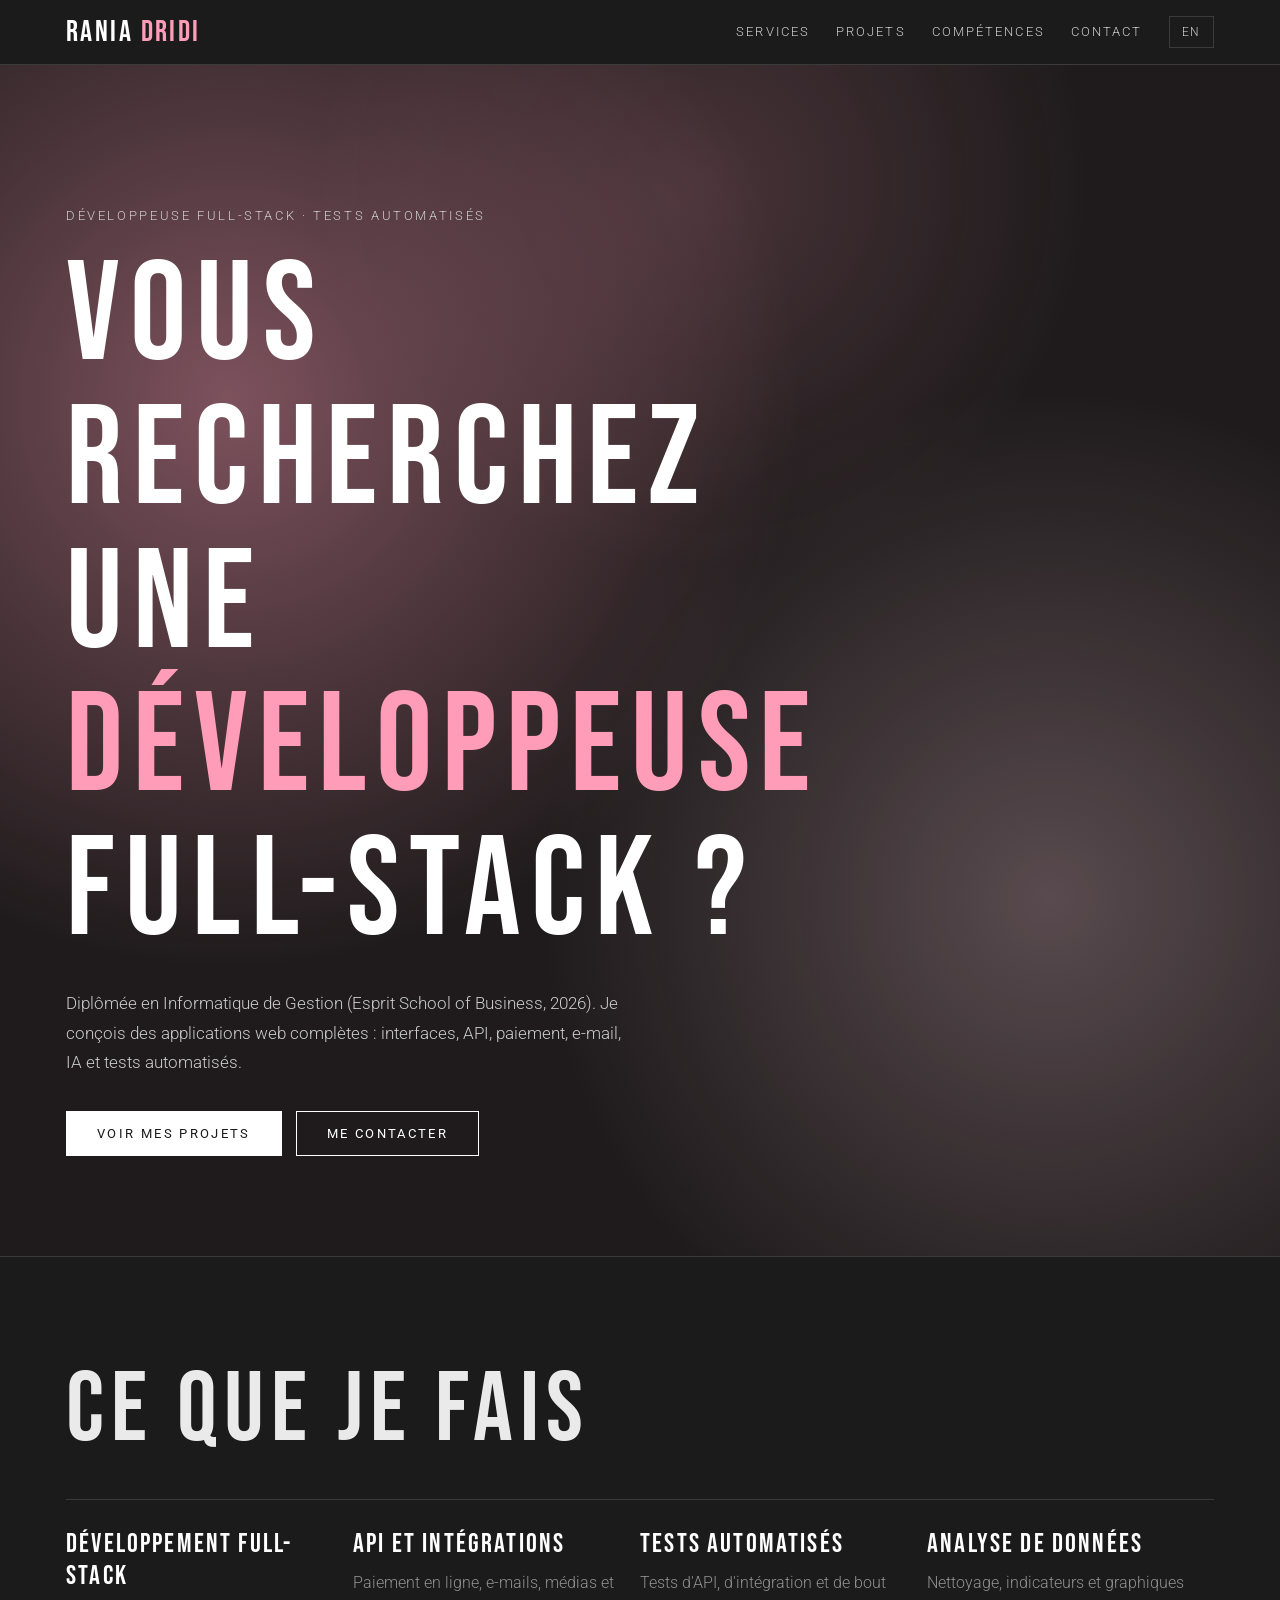
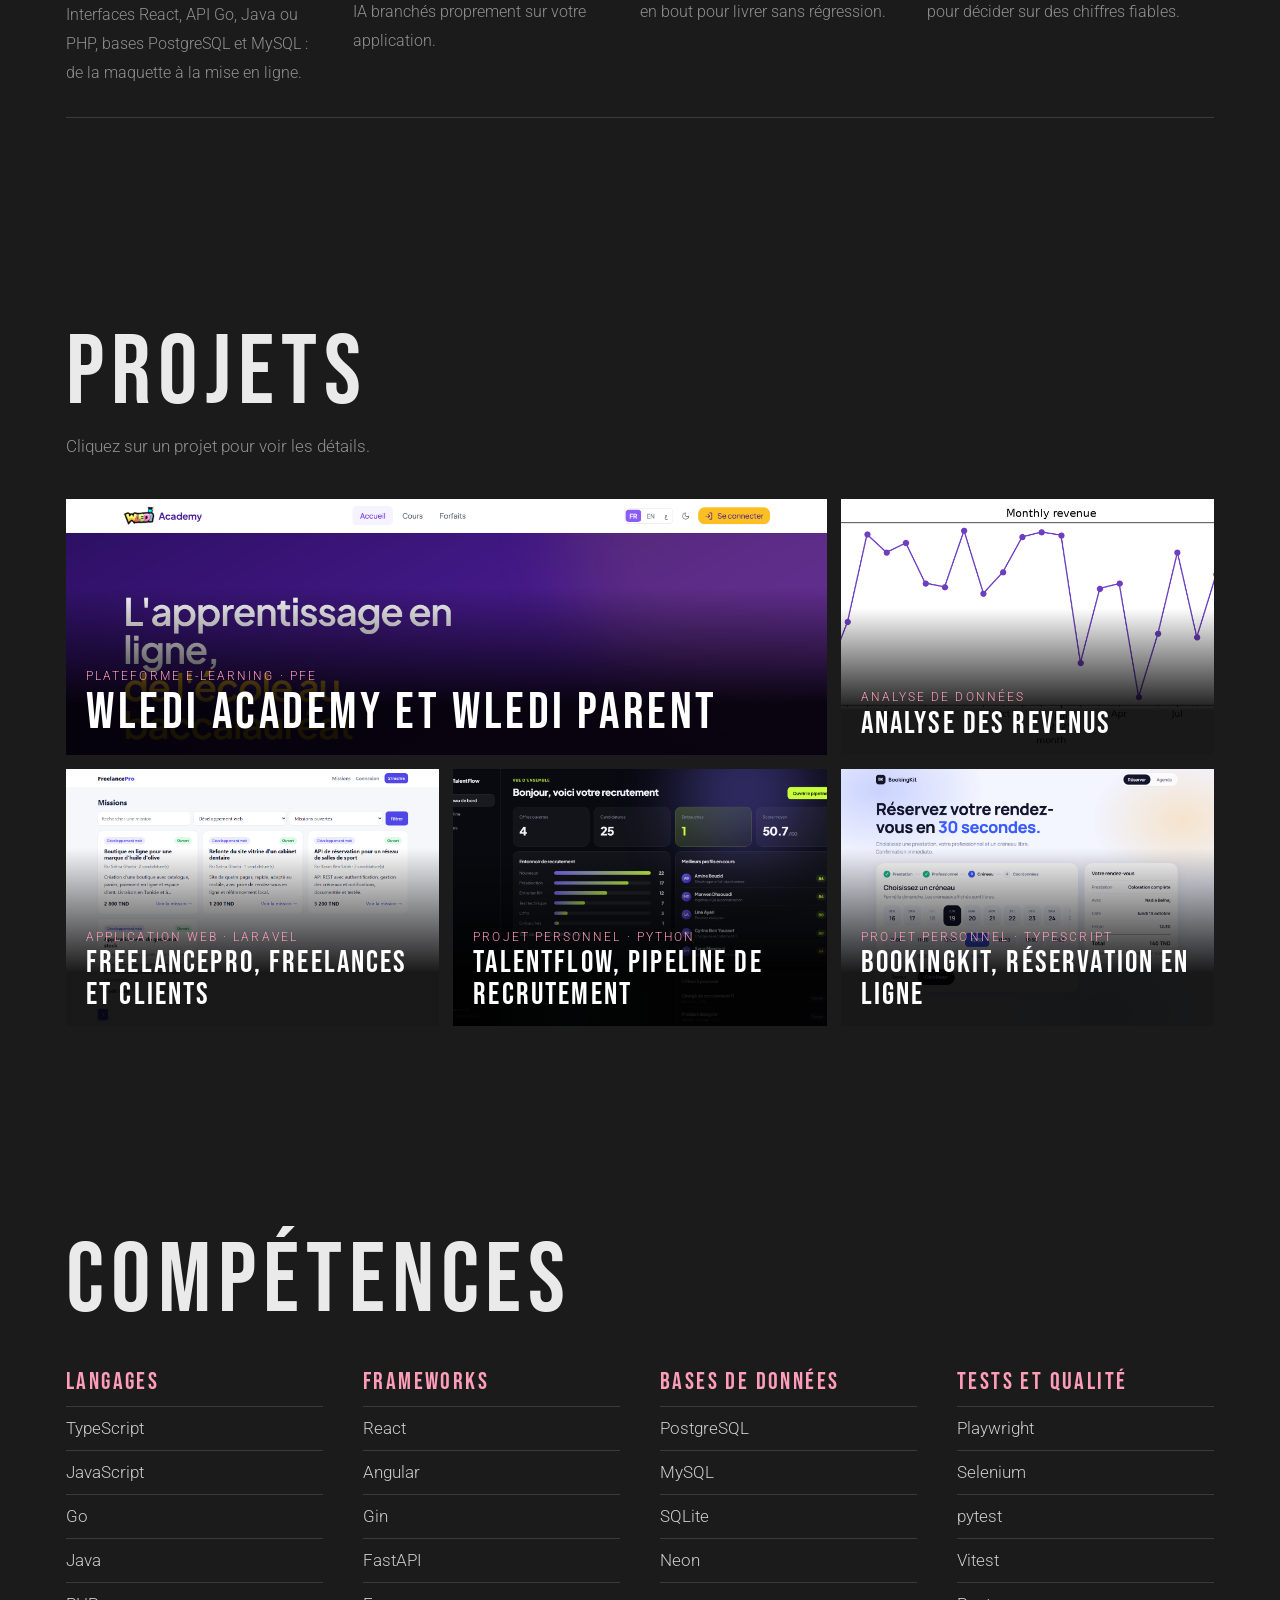
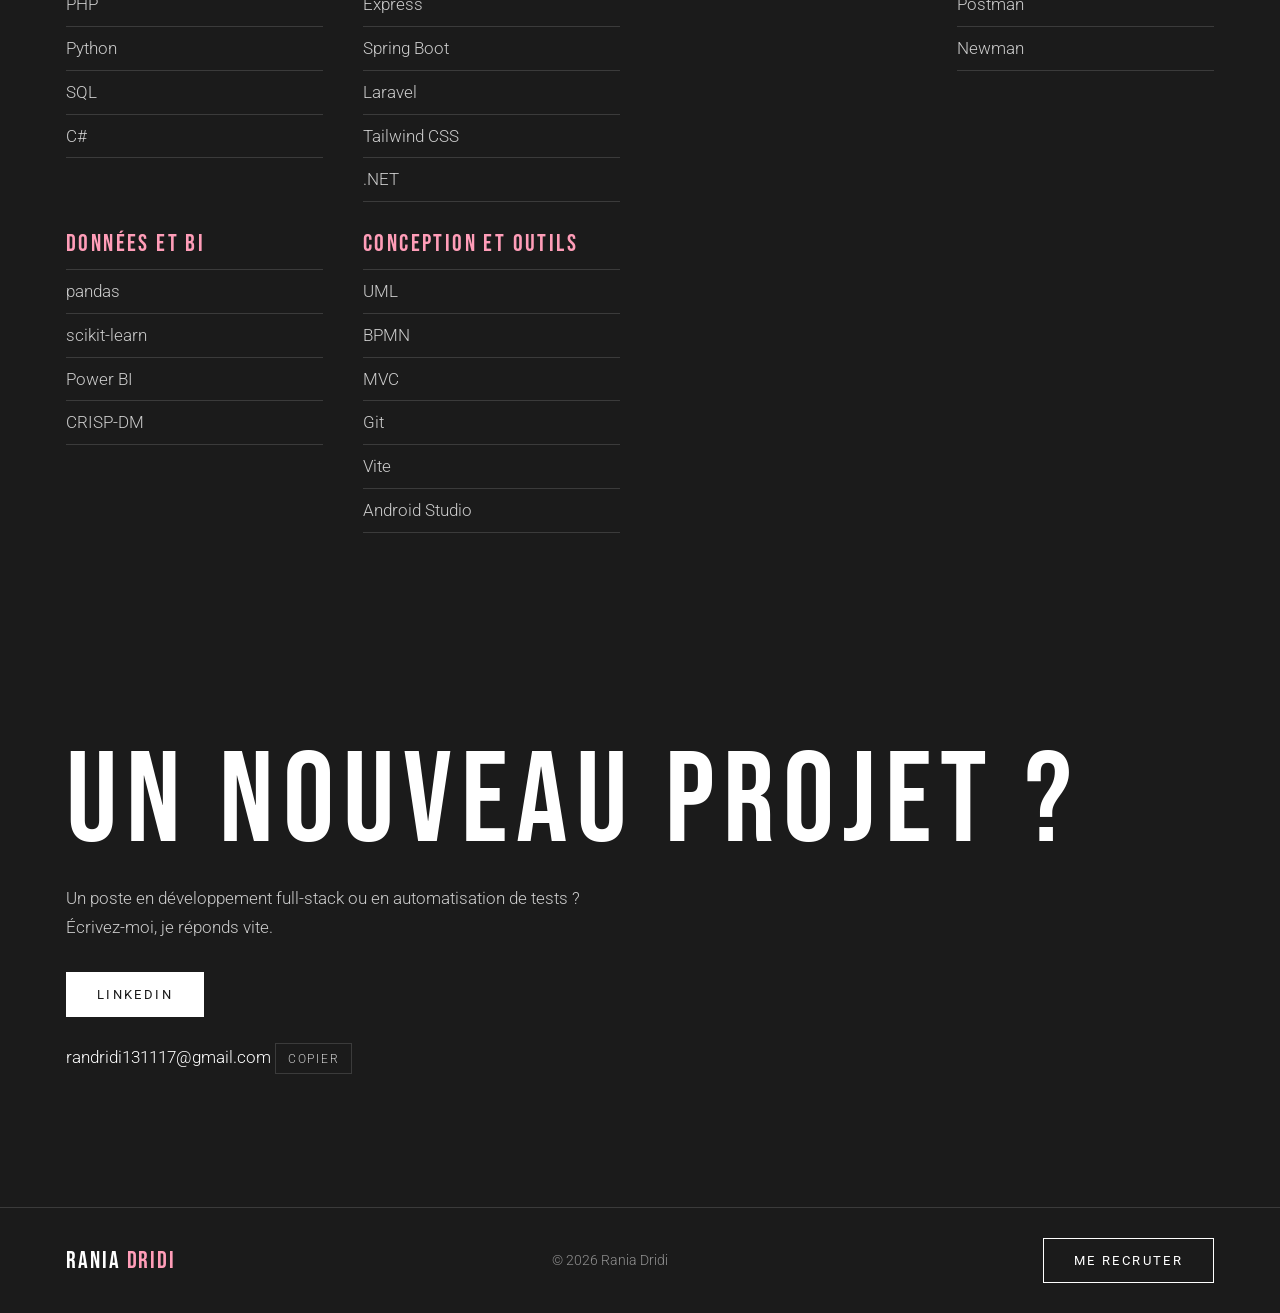
==== index.html @ 512d0735 "feat: TalentFlow et BookingKit au portfolio" ====
<!doctype html>
<html lang="fr">
<head>
<meta charset="utf-8">
<meta name="viewport" content="width=device-width, initial-scale=1">
<meta name="description" content="Rania Dridi, développeuse full-stack (React, Go, Python, TypeScript, Laravel). Projets et contact.">
<meta property="og:title" content="Rania Dridi — Développeuse full-stack">
<meta property="og:description" content="Interfaces, API, paiement, IA et tests automatisés. Découvrez mes projets.">
<meta property="og:type" content="website">
<title>Rania Dridi — Développeuse full-stack</title>
<link rel="preconnect" href="https://fonts.googleapis.com">
<link rel="preconnect" href="https://fonts.gstatic.com" crossorigin>
<link href="https://fonts.googleapis.com/css2?family=Bebas+Neue&family=Roboto:wght@300;400;500&display=swap" rel="stylesheet">
<style>
/* Concept : agence éditoriale monochrome. Charbon et blanc, Bebas Neue géant, tuiles carrées, un seul accent rose */
:root{
  color-scheme:dark;
  --bg:#1b1b1b; --bg-2:#232323; --line:#3b3b3b; --text:#ffffff; --soft:#cccccc; --muted:#909090; --accent:#ff9db8;
}
*{box-sizing:border-box}
html{scroll-behavior:smooth}
body{margin:0;background:var(--bg);color:var(--text);font:300 17px/1.7 Roboto,system-ui,-apple-system,"Segoe UI",sans-serif}
h1,h2,h3{font-family:"Bebas Neue",Impact,"Arial Narrow",sans-serif;font-weight:400;text-transform:uppercase;letter-spacing:.06em;line-height:1.02;margin:0}
a{color:var(--accent)}
.wrap{max-width:1180px;margin:0 auto;padding-left:max(16px,env(safe-area-inset-left,0px));padding-right:max(16px,env(safe-area-inset-right,0px))}
a,button,.tile,.tile *{transition:background-color .15s,border-color .15s,color .15s,opacity .15s,transform .15s}

header.top{position:sticky;top:env(safe-area-inset-top,0px);z-index:30;background:var(--bg);border-bottom:1px solid var(--line)}
header.top .wrap{display:flex;align-items:center;justify-content:space-between;height:64px;gap:12px}
.logo{font:400 1.9rem "Bebas Neue",sans-serif;letter-spacing:.08em;color:var(--text);text-decoration:none}
.logo b{color:var(--accent);font-weight:400}
nav{display:flex;align-items:center;gap:26px}
nav a{color:var(--soft);text-decoration:none;font-size:.82rem;text-transform:uppercase;letter-spacing:.16em}
nav a:hover{color:var(--accent)}
.chip{border:1px solid var(--line);background:transparent;color:var(--soft);padding:4px 12px;cursor:pointer;font:inherit;font-size:.78rem;letter-spacing:.14em;text-transform:uppercase}
.chip:hover{border-color:var(--accent);color:var(--accent)}

.btn{display:inline-block;padding:14px 30px;border:1px solid #fff;color:#fff;background:transparent;text-decoration:none;text-transform:uppercase;letter-spacing:.18em;font:400 .82rem Roboto,sans-serif;cursor:pointer}
.btn:hover{background:#fff;color:var(--bg)}
.btn.fill{background:#fff;color:var(--bg)}
.btn.fill:hover{background:var(--accent);border-color:var(--accent)}
.btns{display:flex;flex-wrap:wrap;gap:14px}

/* Hero plein cadre */
.hero{background:
  radial-gradient(circle at 18% 28%,rgba(255,157,184,.42),transparent 42%),
  radial-gradient(circle at 82% 70%,rgba(255,210,225,.26),transparent 38%),
  radial-gradient(circle at 55% 10%,rgba(255,157,184,.18),transparent 30%),
  #1f1b1c;
  border-bottom:1px solid var(--line)}
.hero .wrap{padding-block:clamp(64px,11vw,140px) clamp(56px,8vw,100px)}
.eyebrow{display:block;font-size:.82rem;letter-spacing:.2em;text-transform:uppercase;color:var(--soft);margin-bottom:18px}
.hero h1{font-size:clamp(3.4rem,11vw,9rem);letter-spacing:.07em;max-width:15ch;margin-bottom:26px}
.hero h1 em{font-style:normal;color:var(--accent)}
.hero p{max-width:560px;color:var(--soft);margin:0 0 34px;font-size:1.08rem}

section{padding-block:clamp(56px,8vw,104px)}
.head{margin-bottom:38px}
.head h2{font-size:clamp(2.8rem,8vw,6.2rem);letter-spacing:.07em;color:#eaeaea}
.head p{color:var(--muted);margin:8px 0 0}

/* À votre service */
.svc{display:grid;grid-template-columns:repeat(auto-fit,minmax(240px,1fr));gap:0;border-top:1px solid var(--line)}
.svc div{padding:28px 26px 30px 0;border-bottom:1px solid var(--line)}
.svc b{display:block;font:400 1.7rem "Bebas Neue",sans-serif;letter-spacing:.08em;margin-bottom:8px;text-transform:uppercase}
.svc span{color:var(--muted);font-size:.98rem}

/* Tuiles carrées */
.grid{display:grid;grid-template-columns:repeat(3,1fr);gap:14px}
.tile{position:relative;aspect-ratio:16/11;border:0;padding:0;margin:0;background:var(--bg-2);overflow:hidden;cursor:pointer;color:inherit;font:inherit;text-align:left;display:block}
.tile.big{grid-column:span 2;aspect-ratio:auto}
.tile .art{position:absolute;inset:0;display:grid;place-items:center;overflow:hidden}
.tile .art img{width:100%;height:100%;object-fit:cover;object-position:top;display:block}
.tile:hover .art{transform:scale(1.04)}
.tile .cap{position:absolute;left:0;right:0;bottom:0;padding:80px 20px 16px;background:linear-gradient(transparent,rgba(0,0,0,.9) 70%)}
.tile .cap small{display:block;color:var(--accent);font-size:.72rem;letter-spacing:.18em;text-transform:uppercase}
.tile .cap h3{font-size:clamp(1.5rem,2.4vw,2rem);letter-spacing:.07em}
.tile.big .cap h3{font-size:clamp(2rem,4vw,3.2rem)}
.tile:hover .cap h3{color:var(--accent)}
.term{width:100%;height:100%;background:#101010;font:400 .74rem/1.6 ui-monospace,SFMono-Regular,Consolas,monospace;color:#c9c9c9;padding:22px 20px 90px;overflow:hidden;white-space:pre;display:block;text-align:left}
.term .k{color:var(--accent)}.term .g{color:#8fd9a8}.term .m{color:#7d7d7d}
.roles{display:flex;gap:8px;flex-wrap:wrap;justify-content:center;padding:20px 20px 80px}
.roles span{border:1px solid rgba(255,255,255,.45);padding:6px 16px;font:400 1.2rem "Bebas Neue",sans-serif;letter-spacing:.1em;color:#fff;text-transform:uppercase}

/* Détail */
dialog{border:1px solid var(--line);background:var(--bg-2);color:var(--text);padding:0;width:min(900px,calc(100% - 24px));max-height:92vh;overflow:auto}
dialog::backdrop{background:rgba(0,0,0,.8)}
.dhead{display:flex;justify-content:space-between;align-items:flex-start;gap:12px;padding:26px 30px 0}
.dhead h3{font-size:clamp(2rem,5vw,3rem)}
.x{border:1px solid var(--line);background:transparent;color:#fff;width:40px;height:40px;cursor:pointer;font-size:1.1rem;flex:none}
.x:hover{border-color:var(--accent);color:var(--accent)}
.dbody{padding:16px 30px 34px;display:grid;gap:18px}
.dbody p{margin:0;color:var(--soft)}
.dbody ul{margin:0;padding-left:20px}
.dbody li{margin-bottom:6px;color:var(--soft)}
.shots{display:grid;grid-template-columns:repeat(auto-fit,minmax(190px,1fr));gap:10px}
.shots img,.dbody .one{width:100%;display:block;border:1px solid var(--line)}
.shots img{aspect-ratio:16/10;object-fit:cover;object-position:top}
.dbody .one{max-width:640px}
.pills{display:flex;flex-wrap:wrap;gap:8px}
.pill{border:1px solid var(--line);padding:3px 14px;font-size:.82rem;letter-spacing:.08em;text-transform:uppercase;color:var(--soft)}
.meta{display:grid;grid-template-columns:repeat(auto-fit,minmax(150px,1fr));gap:12px;border-top:1px solid var(--line);padding-top:16px}
.meta small{display:block;color:var(--muted);font-size:.72rem;letter-spacing:.14em;text-transform:uppercase}
.meta span{font-weight:400}

/* Compétences */
.skills{display:grid;grid-template-columns:repeat(auto-fit,minmax(250px,1fr));gap:30px 40px}
.skills h3{font-size:1.5rem;color:var(--accent);margin-bottom:12px;letter-spacing:.1em}
.skills ul{list-style:none;margin:0;padding:0;border-top:1px solid var(--line)}
.skills li{padding:7px 0;border-bottom:1px solid var(--line);color:var(--soft)}

/* Contact */
.contact h2{font-size:clamp(3rem,10vw,8rem);letter-spacing:.07em;margin-bottom:16px}
.contact p{color:var(--soft);max-width:520px;margin:0 0 30px}
.mailline{margin-top:26px!important;color:#fff!important;font-size:1.05rem}
.mailline #mailText{user-select:all}
footer{border-top:1px solid var(--line);padding-block:30px}
footer .wrap{display:flex;flex-wrap:wrap;gap:18px 30px;align-items:center;justify-content:space-between;color:var(--muted);font-size:.85rem}
footer .logo{font-size:1.5rem}

@media (max-width:860px){
  .grid{grid-template-columns:1fr}
  .tile{aspect-ratio:16/10}
  .tile.big{grid-column:auto;aspect-ratio:16/10}
  nav a.hide-sm{display:none}
}
@media (max-width:560px){
  .grid{grid-template-columns:1fr}
  .tile.big{grid-column:auto;aspect-ratio:1}
  .dhead,.dbody{padding-left:18px;padding-right:18px}
  .svc div{padding-right:0}
}
@media (prefers-reduced-motion:reduce){*{transition:none!important;scroll-behavior:auto!important}}
</style>

</head>
<body>
<header class="top"><div class="wrap">
  <a class="logo" href="#top">Rania <b>Dridi</b></a>
  <nav>
    <a class="hide-sm" href="#services" data-i="n_services"></a>
    <a class="hide-sm" href="#portfolio" data-i="n_portfolio"></a>
    <a class="hide-sm" href="#skills" data-i="n_skills"></a>
    <a href="#contact" data-i="n_contact"></a>
    <button class="chip" id="lang" type="button" aria-label="Language">EN</button>
  </nav>
</div></header>

<main id="top">
  <div class="hero"><div class="wrap">
    <span class="eyebrow" data-i="eyebrow"></span>
    <h1 id="h1"></h1>
    <p data-i="intro"></p>
    <div class="btns" id="heroBtns"></div>
  </div></div>

  <section id="services"><div class="wrap">
    <div class="head"><h2 data-i="svc_t"></h2></div>
    <div class="svc" id="svc"></div>
  </div></section>

  <section id="portfolio"><div class="wrap">
    <div class="head"><h2 data-i="port_t"></h2><p data-i="port_p"></p></div>
    <div class="grid" id="grid"></div>
  </div></section>

  <section id="skills"><div class="wrap">
    <div class="head"><h2 data-i="skills_t"></h2></div>
    <div class="skills" id="skillGrid"></div>
  </div></section>

  <section id="contact"><div class="wrap contact">
    <h2 data-i="c_t"></h2>
    <p data-i="c_p"></p>
    <div class="btns" id="contactBtns"></div>
    <p class="mailline"><span id="mailText"></span> <button class="chip" id="copyMail" type="button"></button></p>
  </div></section>
</main>

<footer><div class="wrap">
  <a class="logo" href="#top">Rania <b>Dridi</b></a>
  <span>© <span id="yr"></span> Rania Dridi</span>
  <a class="btn" href="#contact" id="hire"></a>
</div></footer>

<dialog id="dlg" aria-labelledby="dTitle">
  <div class="dhead"><h3 id="dTitle"></h3><button class="x" id="dClose" type="button" aria-label="Fermer">✕</button></div>
  <div class="dbody" id="dBody"></div>
</dialog>

<script>
const L = {
  linkedin:"https://www.linkedin.com/in/rania-dridi-a5a733397/",
  email:"randridi131117@gmail.com",
  cv:""
};

const UI = {
fr:{
  n_services:"Services", n_portfolio:"Projets", n_skills:"Compétences", n_contact:"Contact",
  eyebrow:"Développeuse full-stack · Tests automatisés",
  h1:'Vous recherchez une <em>développeuse</em> full-stack ?',
  intro:"Diplômée en Informatique de Gestion (Esprit School of Business, 2026). Je conçois des applications web complètes : interfaces, API, paiement, e-mail, IA et tests automatisés.",
  see:"Voir mes projets", write:"Me contacter", linkedin:"LinkedIn", cv:"Mon CV", hire:"Me recruter",
  svc_t:"Ce que je fais",
  svc:[["Développement full-stack","Interfaces React, API Go, Java ou PHP, bases PostgreSQL et MySQL : de la maquette à la mise en ligne."],["API et intégrations","Paiement en ligne, e-mails, médias et IA branchés proprement sur votre application."],["Tests automatisés","Tests d'API, d'intégration et de bout en bout pour livrer sans régression."],["Analyse de données","Nettoyage, indicateurs et graphiques pour décider sur des chiffres fiables."]],
  port_t:"Projets", port_p:"Cliquez sur un projet pour voir les détails.",
  skills_t:"Compétences",
  c_t:"Un nouveau projet ?", c_p:"Un poste en développement full-stack ou en automatisation de tests ? Écrivez-moi, je réponds vite.",
  copy:"Copier", copied:"Copié", tech:"Développé avec", date:"Date", cat:"Catégorie", ctx:"Contexte"
},
en:{
  n_services:"Services", n_portfolio:"Projects", n_skills:"Skills", n_contact:"Contact",
  eyebrow:"Full-stack developer · Test automation",
  h1:'Looking for a full-stack <em>developer</em>?',
  intro:"Business Information Systems graduate (Esprit School of Business, 2026). I build complete web applications: interfaces, APIs, payments, email, AI and automated tests.",
  see:"See my projects", write:"Contact me", linkedin:"LinkedIn", cv:"My CV", hire:"Hire me",
  svc_t:"What I do",
  svc:[["Full-stack development","React interfaces, Go, Java or PHP APIs, PostgreSQL and MySQL databases: from mock-up to launch."],["APIs and integrations","Online payment, email, media and AI plugged cleanly into your application."],["Test automation","API, integration and end-to-end tests to ship without regressions."],["Data analysis","Cleaning, indicators and charts to decide on reliable numbers."]],
  port_t:"Projects", port_p:"Click a project to see the details.",
  skills_t:"Skills",
  c_t:"Have a new project?", c_p:"A full-stack development or test automation role? Write to me, I reply fast.",
  copy:"Copy", copied:"Copied", tech:"Built with", date:"Date", cat:"Category", ctx:"Context"
}};

const SKILLS = [
  ["Langages","Languages",["TypeScript","JavaScript","Go","Java","PHP","Python","SQL","C#"]],
  ["Frameworks","Frameworks",["React","Angular","Gin","FastAPI","Express","Spring Boot","Laravel","Tailwind CSS",".NET"]],
  ["Bases de données","Databases",["PostgreSQL","MySQL","SQLite","Neon"]],
  ["Tests et qualité","Testing & quality",["Playwright","Selenium","pytest","Vitest","Postman","Newman"]],
  ["Données et BI","Data & BI",["pandas","scikit-learn","Power BI","CRISP-DM"]],
  ["Conception et outils","Design & tools",["UML","BPMN","MVC","Git","Vite","Android Studio"]]
];

const P = [
 {id:"wledi", big:true, img:"assets/wledi-home.png", shots:["wledi-home","wledi-courses","wledi-student","wledi-admin"],
  t:{fr:"Wledi Academy et Wledi Parent",en:"Wledi Academy and Wledi Parent"},
  cat:{fr:"Plateforme e-learning · PFE",en:"E-learning platform · Final-year project"},
  d:{fr:"Digitalisation de la gestion pédagogique pour les élèves, parents, professeurs, écoles et administrateurs, réalisée pendant mon PFE chez Audasoft Technology.",en:"Digitalisation of academic management for students, parents, teachers, schools and administrators, built during my final-year project at Audasoft Technology."},
  b:{fr:["Interfaces React 18 et TypeScript par rôle (élève, parent, professeur, école, admin).","API Go et Gin en couches Router, Handler, Service, Repository, sur PostgreSQL.","Paiement iPay.tn, e-mails Brevo, médias Cloudinary et assistant IA via Groq.","Tests d'intégration Go, tests d'API Newman et tests de bout en bout Playwright."],
     en:["React 18 and TypeScript interfaces per role (student, parent, teacher, school, admin).","Go and Gin API in layers Router, Handler, Service, Repository, on PostgreSQL.","iPay.tn payments, Brevo email, Cloudinary media and an AI assistant through Groq.","Go integration tests, Newman API tests and Playwright end-to-end tests."]},
  tech:["React","TypeScript","Go","Gin","PostgreSQL","Playwright"], date:{fr:"Février à juin 2026",en:"February to June 2026"}, client:"Audasoft Technology"},
 {id:"crisp", img:"assets/monthly_revenue.png",
  t:{fr:"Analyse des revenus",en:"Revenue analysis"}, cat:{fr:"Analyse de données",en:"Data analysis"},
  d:{fr:"Nettoyage de données de ventes, calcul des indicateurs (chiffre d'affaires, panier moyen, dépendance aux gros clients) et graphiques, en suivant les six phases de CRISP-DM.",en:"Cleaning of sales data, computation of indicators (revenue, average order value, dependence on top customers) and charts, following the six CRISP-DM phases."},
  tech:["Python","pandas","matplotlib","CRISP-DM"], date:{fr:"Cursus 2023 – 2026",en:"Degree 2023 – 2026"}, client:"Esprit School of Business"},
 {id:"freelance", img:"assets/fl-missions.png", shots:["fl-home","fl-missions","fl-apply","fl-freelance","fl-proposals","fl-client","fl-admin"],
  t:{fr:"FreelancePro, freelances et clients",en:"FreelancePro, freelancers and clients"}, cat:{fr:"Application web · Laravel",en:"Web application · Laravel"},
  d:{fr:"Plateforme de mise en relation : les clients publient des missions, les freelances candidatent, le client accepte une candidature et l'administrateur supervise. Application fonctionnelle avec trois rôles.",en:"Matching platform: clients publish missions, freelancers apply, the client accepts one proposal and an administrator supervises. Working application with three roles."},
  b:{fr:["Accès par rôle (client, freelance, administrateur) vérifié côté serveur.","Une seule candidature par freelance et par mission, contrainte en base.","Acceptation d'une candidature en transaction : les autres sont refusées et la mission passe en cours.","Recherche, filtre par catégorie, pagination et tableaux de bord par rôle."],
     en:["Role-based access (client, freelancer, administrator) enforced on the server.","One proposal per freelancer and mission, enforced in the database.","Accepting a proposal runs in a transaction: the others are rejected and the mission moves to in progress.","Search, category filter, pagination and a dashboard per role."]},
  tech:["PHP","Laravel","Eloquent","SQLite / MySQL","Blade"], date:{fr:"Cursus 2023 – 2026",en:"Degree 2023 – 2026"}, client:"Esprit School of Business"},
 {id:"talentflow", img:"assets/tf-dashboard.png", shots:["tf-dashboard","tf-pipeline","tf-jobs"],
  t:{fr:"TalentFlow, pipeline de recrutement",en:"TalentFlow, hiring pipeline"}, cat:{fr:"Projet personnel · Python",en:"Personal project · Python"},
  d:{fr:"Application de recrutement pour équipes IT : offres, candidats, tableau kanban en glisser-déposer, score explicable et entonnoir de conversion. Application fonctionnelle de démonstration avec des données fictives.",en:"Recruitment app for IT teams: jobs, candidates, a drag-and-drop kanban board, an explainable score and a conversion funnel. Working demo application with fictional data."},
  b:{fr:["Architecture en couches : API, services, repositories, modèles (FastAPI et SQLAlchemy).","Règles métier côté serveur : embauche seulement après une offre, clôture de l'offre quand les postes sont pourvus.","Le glisser-déposer annule le déplacement si le serveur le refuse.","20 tests automatisés (pytest) : règles, score, API et pages."],
     en:["Layered architecture: API, services, repositories, models (FastAPI and SQLAlchemy).","Server-side rules: hiring only after an offer, job closes when openings are filled.","Drag and drop rolls back if the server refuses the move.","20 automated tests (pytest): rules, scoring, API and pages."]},
  tech:["Python","FastAPI","SQLAlchemy","SQLite","pytest"], date:{fr:"2026 · projet de démonstration",en:"2026 · demo project"}, client:"Projet personnel"},
 {id:"bookingkit", img:"assets/bk-slots.png", shots:["bk-service","bk-slots","bk-confirm","bk-agenda"],
  t:{fr:"BookingKit, réservation en ligne",en:"BookingKit, online booking"}, cat:{fr:"Projet personnel · TypeScript",en:"Personal project · TypeScript"},
  d:{fr:"Plateforme de prise de rendez-vous pour salons et cliniques : parcours client en quatre étapes et agenda de l'équipe. Application fonctionnelle de démonstration avec des données fictives.",en:"Appointment booking platform for salons and clinics: a four-step client flow and a team agenda. Working demo application with fictional data."},
  b:{fr:["Créneaux calculés par une fonction pure, avec l'heure injectée pour tester les règles.","Contrôle du créneau à la validation : deux clients ne peuvent pas réserver la même heure.","Règle d'annulation à 24 heures et horaires d'ouverture.","22 tests automatisés (Vitest) sur le domaine, les services, l'API et SQLite."],
     en:["Slots computed by a pure function, with the clock injected to test the rules.","Slot re-checked on submit: two clients cannot book the same time.","24-hour cancellation rule and opening hours.","22 automated tests (Vitest) on the domain, services, API and SQLite."]},
  tech:["TypeScript","Node.js","Express","SQLite","Vitest"], date:{fr:"2026 · projet de démonstration",en:"2026 · demo project"}, client:"Projet personnel"}
];

const esc = s => String(s).replace(/[&<>"]/g, c => ({'&':'&amp;','<':'&lt;','>':'&gt;','"':'&quot;'}[c]));
let lang = 'fr';
try { const s = localStorage.getItem('lang'); if (s === 'fr' || s === 'en') lang = s; } catch(e){}

function art(p){
  if (p.term) return `<span class="term">${p.term}</span>`;
  if (p.roles) return `<div class="roles">${p.roles.map(r=>`<span>${r}</span>`).join('')}</div>`;
  return `<img src="${esc(p.img)}" alt="" loading="lazy">`;
}

function render(){
  const u = UI[lang];
  document.documentElement.lang = lang;
  document.querySelectorAll('[data-i]').forEach(e => e.textContent = u[e.dataset.i]);
  document.getElementById('h1').innerHTML = u.h1;
  document.getElementById('hire').textContent = u.hire;
  document.getElementById('lang').textContent = lang === 'fr' ? 'EN' : 'FR';

  document.getElementById('heroBtns').innerHTML = `<a class="btn fill" href="#portfolio">${esc(u.see)}</a><a class="btn" href="#contact">${esc(u.write)}</a>`;
  const cv = L.cv ? `<a class="btn" href="${esc(L.cv)}" target="_blank" rel="noopener">${esc(u.cv)}</a>` : '';
  document.getElementById('contactBtns').innerHTML = `<a class="btn fill" href="${esc(L.linkedin)}" target="_blank" rel="noopener">${esc(u.linkedin)}</a>${cv}`;
  document.getElementById('mailText').textContent = L.email;
  document.getElementById('copyMail').textContent = u.copy;

  document.getElementById('svc').innerHTML = u.svc.map(s => `<div><b>${esc(s[0])}</b><span>${esc(s[1])}</span></div>`).join('');

  document.getElementById('grid').innerHTML = P.map(p => `
    <button class="tile${p.big?' big':''}" type="button" data-id="${p.id}">
      <span class="art" ${p.bg?`style="background:${p.bg}"`:''}>${art(p)}</span>
      <span class="cap"><small>${esc(p.cat[lang])}</small><h3>${esc(p.t[lang])}</h3></span>
    </button>`).join('');

  document.getElementById('skillGrid').innerHTML = SKILLS.map(s => `<div><h3>${esc(lang==='fr'?s[0]:s[1])}</h3><ul>${s[2].map(x=>`<li>${esc(x)}</li>`).join('')}</ul></div>`).join('');
}

function openProject(id){
  const p = P.find(x => x.id === id), u = UI[lang];
  document.getElementById('dTitle').textContent = p.t[lang];
  const media = p.shots
    ? `<div class="shots">${p.shots.map(n=>`<a href="assets/${esc(n)}.png" target="_blank" rel="noopener"><img src="assets/${esc(n)}.png" alt="${esc(p.t[lang])}" loading="lazy"></a>`).join('')}</div>`
    : (p.img ? `<img class="one" src="${esc(p.img)}" alt="${esc(p.t[lang])}">` : '');
  document.getElementById('dBody').innerHTML = `
    ${media}
    <p>${esc(p.d[lang])}</p>
    ${p.b ? `<ul>${p.b[lang].map(x=>`<li>${esc(x)}</li>`).join('')}</ul>` : ''}
    <div class="pills">${p.tech.map(x=>`<span class="pill">${esc(x)}</span>`).join('')}</div>
    <div class="meta">
      <div><small>${esc(u.cat)}</small><span>${esc(p.cat[lang])}</span></div>
      <div><small>${esc(u.date)}</small><span>${esc(p.date[lang])}</span></div>
      <div><small>${esc(u.ctx)}</small><span>${esc(p.client)}</span></div>
    </div>`;
  const d = document.getElementById('dlg');
  if (d.showModal) d.showModal(); else d.setAttribute('open','');
}

document.getElementById('grid').addEventListener('click', e => {
  const b = e.target.closest('.tile'); if (b) openProject(b.dataset.id);
});
const dlg = document.getElementById('dlg');
document.getElementById('dClose').onclick = () => dlg.close();
dlg.addEventListener('click', e => { if (e.target === dlg) dlg.close(); });
document.getElementById('lang').onclick = () => {
  lang = lang === 'fr' ? 'en' : 'fr';
  try { localStorage.setItem('lang', lang); } catch(e){}
  render();
};
document.getElementById('copyMail').addEventListener('click', async () => {
  const el = document.getElementById('copyMail');
  try { await navigator.clipboard.writeText(L.email); el.textContent = UI[lang].copied; }
  catch(e) { const r = document.createRange(); r.selectNodeContents(document.getElementById('mailText')); const s = getSelection(); s.removeAllRanges(); s.addRange(r); }
});
document.getElementById('yr').textContent = new Date().getFullYear();
render();
</script>

</body>
</html>
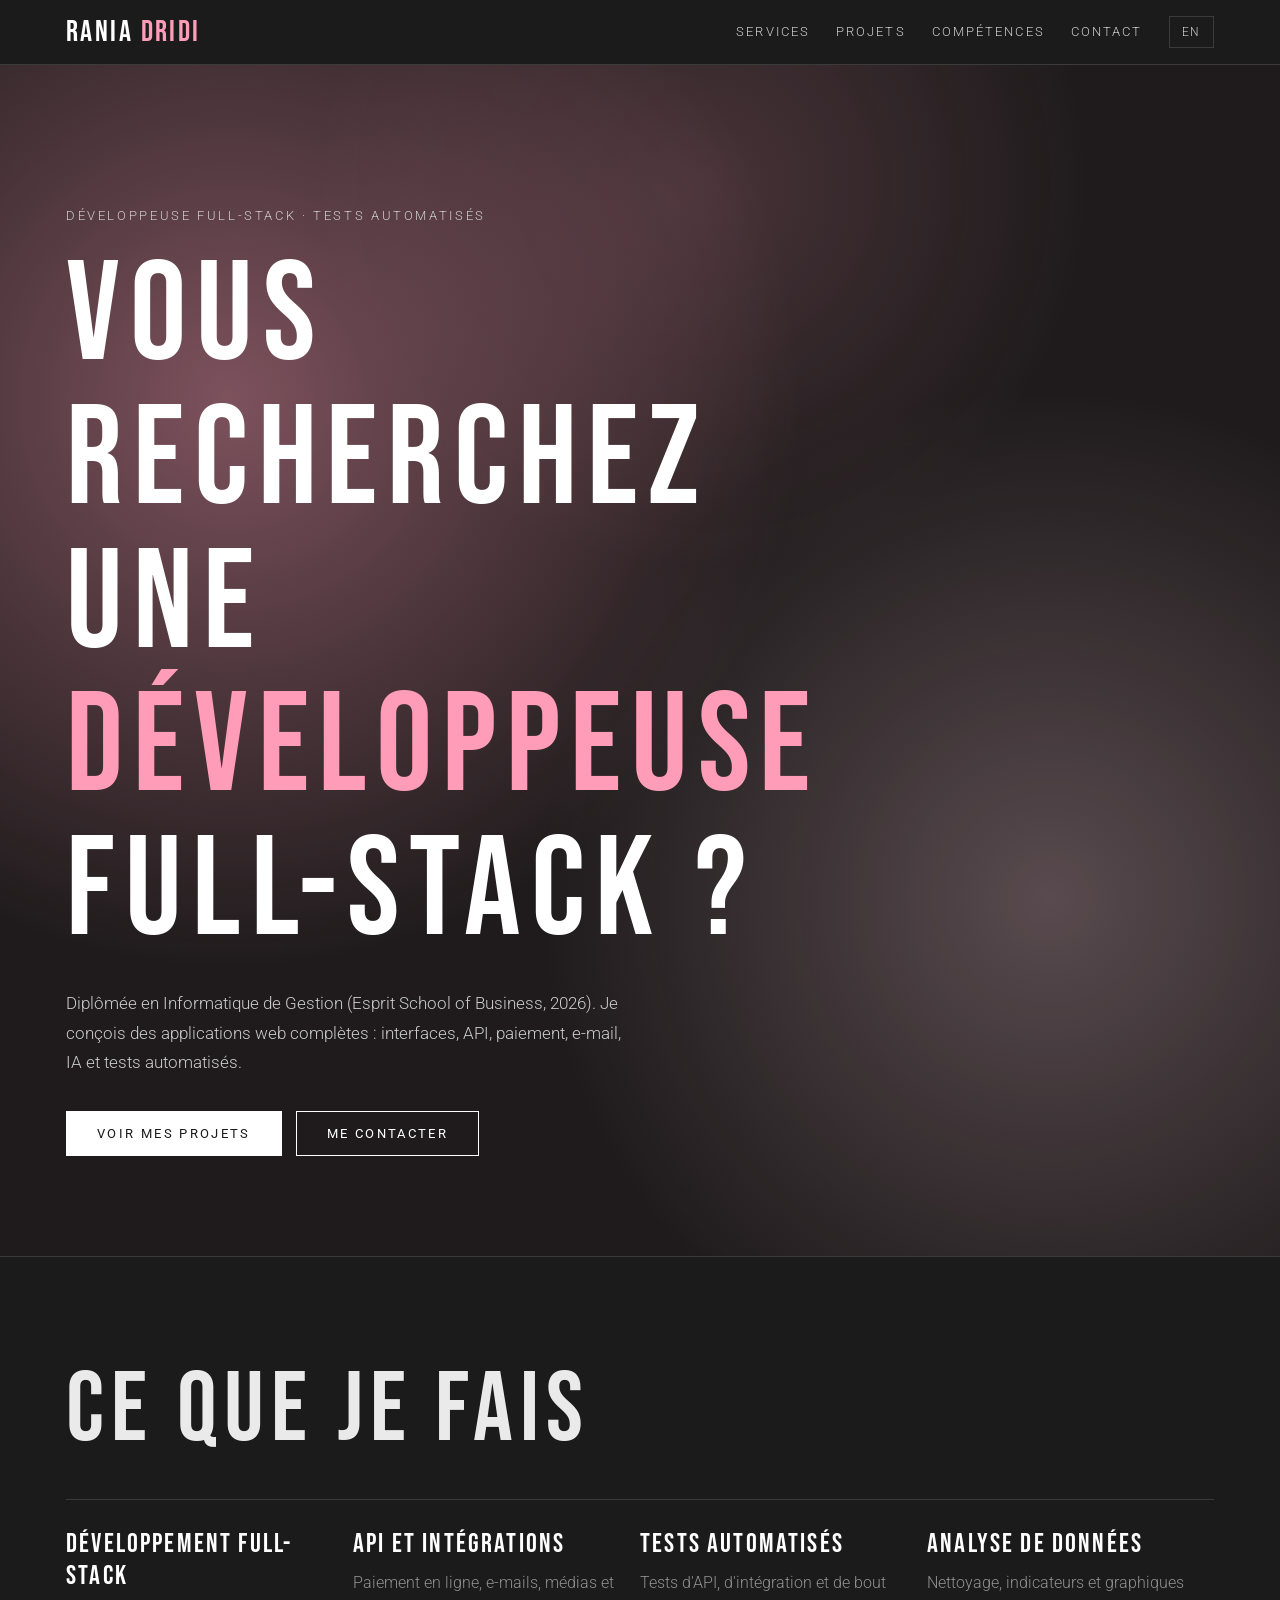
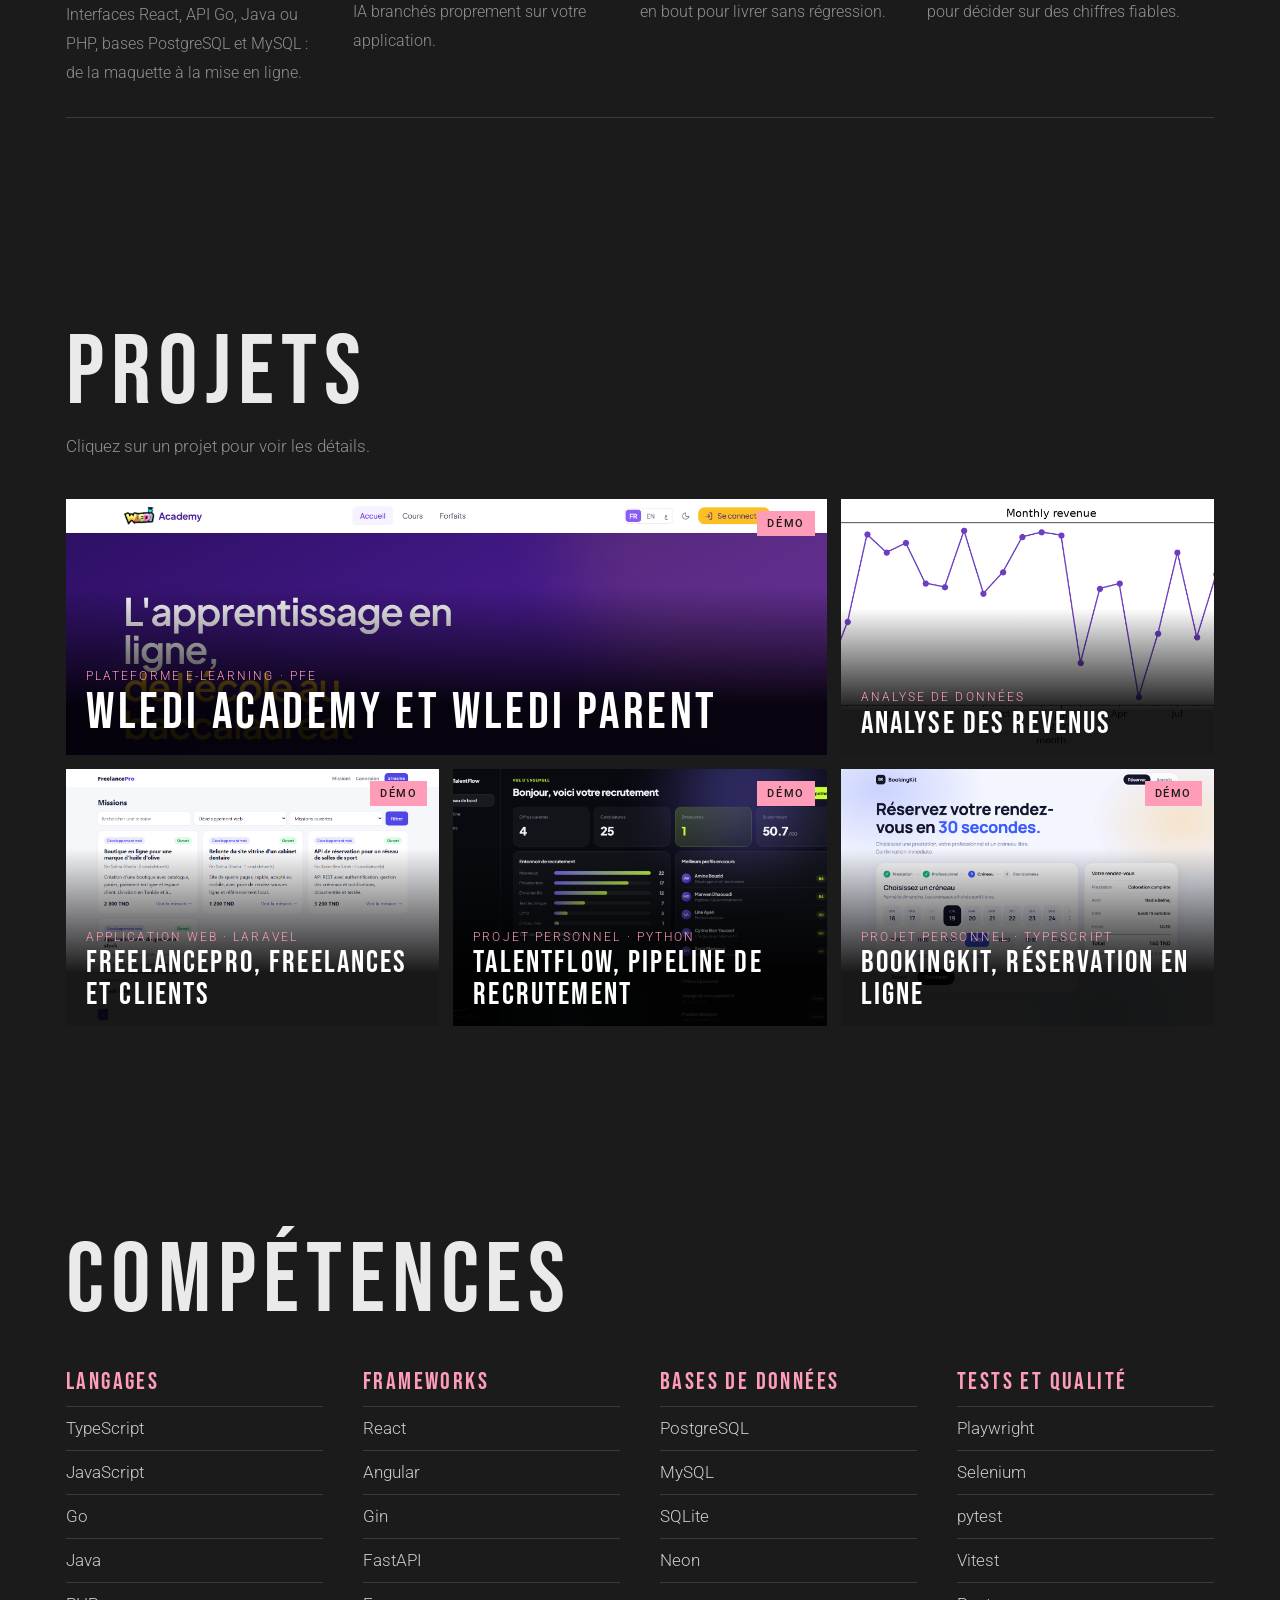
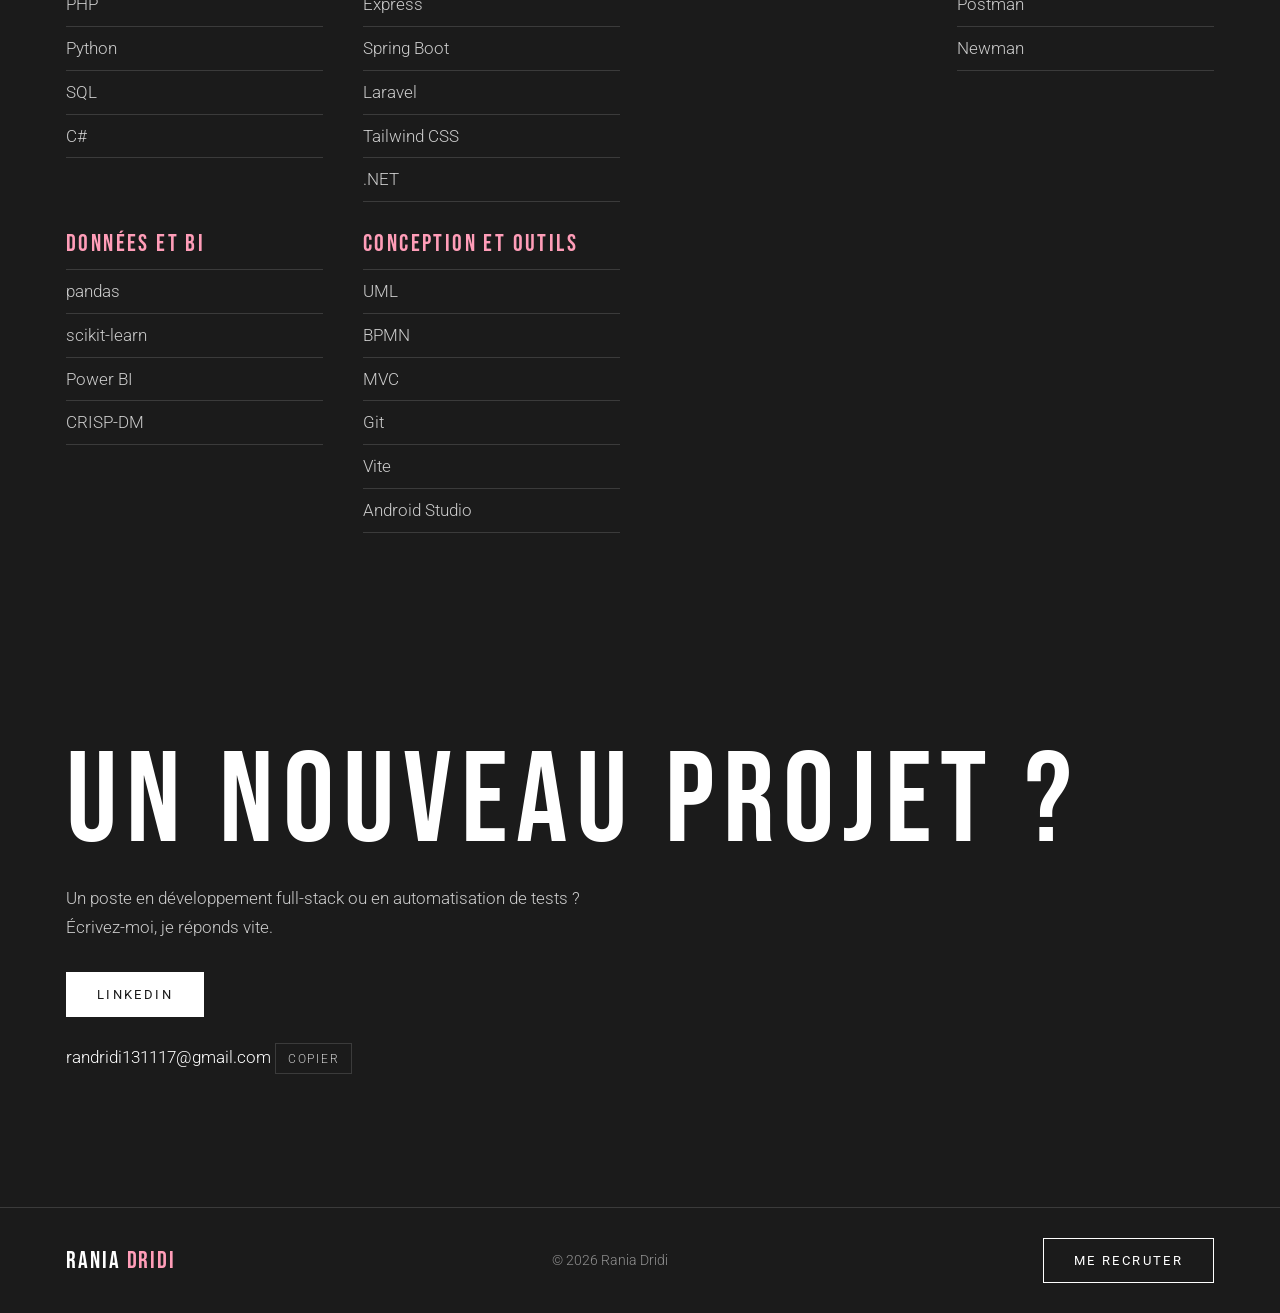
==== commit e0e6674d: "feat: demos en direct (Wledi, FreelancePro, TalentFlow, BookingKit) et visionneuse de captures" ====
--- a/index.html
+++ b/index.html
@@ -3,9 +3,9 @@
 <head>
 <meta charset="utf-8">
 <meta name="viewport" content="width=device-width, initial-scale=1">
-<meta name="description" content="Rania Dridi, développeuse full-stack (React, Go, Python, TypeScript, Laravel). Projets et contact.">
+<meta name="description" content="Rania Dridi, développeuse full-stack (React, Go, Python, TypeScript, Laravel). Projets avec démos en direct, et contact.">
 <meta property="og:title" content="Rania Dridi — Développeuse full-stack">
-<meta property="og:description" content="Interfaces, API, paiement, IA et tests automatisés. Découvrez mes projets.">
+<meta property="og:description" content="Démos en direct : Wledi Academy, FreelancePro, TalentFlow et BookingKit.">
 <meta property="og:type" content="website">
 <title>Rania Dridi — Développeuse full-stack</title>
 <link rel="preconnect" href="https://fonts.googleapis.com">
@@ -103,6 +103,18 @@
 .meta small{display:block;color:var(--muted);font-size:.72rem;letter-spacing:.14em;text-transform:uppercase}
 .meta span{font-weight:400}
 
+.tile .live{position:absolute;top:12px;right:12px;background:var(--accent);color:#1b1b1b;font-size:.7rem;letter-spacing:.14em;text-transform:uppercase;padding:3px 10px;font-weight:500;z-index:1}
+.demo{display:flex;align-items:center;gap:16px;flex-wrap:wrap;border:1px solid var(--line);padding:14px 16px;background:var(--bg)}
+.demo p{margin:0;font-size:.9rem;color:var(--muted);flex:1;min-width:200px}
+.shot{border:0;padding:0;background:none;cursor:zoom-in;display:block}
+.shot img{transition:border-color .15s,transform .15s}
+.shot:hover img{border-color:var(--accent);transform:translateY(-2px)}
+dialog.lightbox{width:min(1200px,calc(100% - 16px));max-height:96vh;padding:12px;display:none;background:#0f0f0f;border:1px solid var(--line);overflow:auto}
+dialog.lightbox[open]{display:block}
+.lightbox img{display:block;max-width:100%;max-height:82vh;margin:0 auto}
+.lightbox .x{position:absolute;top:10px;right:10px;background:rgba(0,0,0,.6)}
+.lbbar{display:flex;align-items:center;justify-content:center;gap:16px;margin-top:10px;color:var(--soft)}
+.lbbar .x{position:static}
 /* Compétences */
 .skills{display:grid;grid-template-columns:repeat(auto-fit,minmax(250px,1fr));gap:30px 40px}
 .skills h3{font-size:1.5rem;color:var(--accent);margin-bottom:12px;letter-spacing:.1em}
@@ -188,6 +200,12 @@
   <div class="dbody" id="dBody"></div>
 </dialog>
 
+<dialog id="lb" class="lightbox" aria-label="Capture">
+  <button class="x" id="lbClose" type="button" aria-label="Fermer">✕</button>
+  <img id="lbImg" alt="">
+  <div class="lbbar"><button class="x" id="lbPrev" type="button" aria-label="Précédente">←</button><span id="lbCount"></span><button class="x" id="lbNext" type="button" aria-label="Suivante">→</button></div>
+</dialog>
+
 <script>
 const L = {
   linkedin:"https://www.linkedin.com/in/rania-dridi-a5a733397/",
@@ -207,7 +225,7 @@
   port_t:"Projets", port_p:"Cliquez sur un projet pour voir les détails.",
   skills_t:"Compétences",
   c_t:"Un nouveau projet ?", c_p:"Un poste en développement full-stack ou en automatisation de tests ? Écrivez-moi, je réponds vite.",
-  copy:"Copier", copied:"Copié", tech:"Développé avec", date:"Date", cat:"Catégorie", ctx:"Contexte"
+  copy:"Copier", copied:"Copié", demo:"Ouvrir la démo en direct", live:"Démo", tech:"Développé avec", date:"Date", cat:"Catégorie", ctx:"Contexte"
 },
 en:{
   n_services:"Services", n_portfolio:"Projects", n_skills:"Skills", n_contact:"Contact",
@@ -220,7 +238,7 @@
   port_t:"Projects", port_p:"Click a project to see the details.",
   skills_t:"Skills",
   c_t:"Have a new project?", c_p:"A full-stack development or test automation role? Write to me, I reply fast.",
-  copy:"Copy", copied:"Copied", tech:"Built with", date:"Date", cat:"Category", ctx:"Context"
+  copy:"Copy", copied:"Copied", demo:"Open the live demo", live:"Demo", tech:"Built with", date:"Date", cat:"Category", ctx:"Context"
 }};
 
 const SKILLS = [
@@ -233,7 +251,7 @@
 ];
 
 const P = [
- {id:"wledi", big:true, img:"assets/wledi-home.png", shots:["wledi-home","wledi-courses","wledi-student","wledi-admin"],
+ {id:"wledi", big:true, demo:"https://rania-dridi.github.io/demo/wledi/#/sso", demoHint:{fr:"Comptes de démonstration (mot de passe 1234) : sara@test.com (élève), admin@test.com (administrateur).",en:"Demo accounts (password 1234): sara@test.com (student), admin@test.com (administrator)."}, img:"assets/wledi-home.png", shots:["wledi-home","wledi-courses","wledi-student","wledi-admin"],
   t:{fr:"Wledi Academy et Wledi Parent",en:"Wledi Academy and Wledi Parent"},
   cat:{fr:"Plateforme e-learning · PFE",en:"E-learning platform · Final-year project"},
   d:{fr:"Digitalisation de la gestion pédagogique pour les élèves, parents, professeurs, écoles et administrateurs, réalisée pendant mon PFE chez Audasoft Technology.",en:"Digitalisation of academic management for students, parents, teachers, schools and administrators, built during my final-year project at Audasoft Technology."},
@@ -244,19 +262,19 @@
   t:{fr:"Analyse des revenus",en:"Revenue analysis"}, cat:{fr:"Analyse de données",en:"Data analysis"},
   d:{fr:"Nettoyage de données de ventes, calcul des indicateurs (chiffre d'affaires, panier moyen, dépendance aux gros clients) et graphiques, en suivant les six phases de CRISP-DM.",en:"Cleaning of sales data, computation of indicators (revenue, average order value, dependence on top customers) and charts, following the six CRISP-DM phases."},
   tech:["Python","pandas","matplotlib","CRISP-DM"], date:{fr:"Cursus 2023 – 2026",en:"Degree 2023 – 2026"}, client:"Esprit School of Business"},
- {id:"freelance", img:"assets/fl-missions.png", shots:["fl-home","fl-missions","fl-apply","fl-freelance","fl-proposals","fl-client","fl-admin"],
+ {id:"freelance", demo:"https://rania-dridi.github.io/demo/freelancepro/", demoHint:{fr:"Connexion en un clic avec les comptes de test, ou création d'un compte.",en:"One-click login with the test accounts, or create an account."}, img:"assets/fl-missions.png", shots:["fl-home","fl-missions","fl-apply","fl-freelance","fl-proposals","fl-client","fl-admin"],
   t:{fr:"FreelancePro, freelances et clients",en:"FreelancePro, freelancers and clients"}, cat:{fr:"Application web · Laravel",en:"Web application · Laravel"},
   d:{fr:"Plateforme de mise en relation : les clients publient des missions, les freelances candidatent, le client accepte une candidature et l'administrateur supervise. Application fonctionnelle avec trois rôles.",en:"Matching platform: clients publish missions, freelancers apply, the client accepts one proposal and an administrator supervises. Working application with three roles."},
   b:{fr:["Accès par rôle (client, freelance, administrateur) vérifié côté serveur.","Une seule candidature par freelance et par mission, contrainte en base.","Acceptation d'une candidature en transaction : les autres sont refusées et la mission passe en cours.","Recherche, filtre par catégorie, pagination et tableaux de bord par rôle."],
      en:["Role-based access (client, freelancer, administrator) enforced on the server.","One proposal per freelancer and mission, enforced in the database.","Accepting a proposal runs in a transaction: the others are rejected and the mission moves to in progress.","Search, category filter, pagination and a dashboard per role."]},
   tech:["PHP","Laravel","Eloquent","SQLite / MySQL","Blade"], date:{fr:"Cursus 2023 – 2026",en:"Degree 2023 – 2026"}, client:"Esprit School of Business"},
- {id:"talentflow", img:"assets/tf-dashboard.png", shots:["tf-dashboard","tf-pipeline","tf-jobs"],
+ {id:"talentflow", demo:"https://rania-dridi.github.io/demo/talentflow/", demoHint:{fr:"Glissez les cartes entre les colonnes : les règles métier sont appliquées comme sur la vraie API.",en:"Drag cards between columns: business rules apply as on the real API."}, img:"assets/tf-dashboard.png", shots:["tf-dashboard","tf-pipeline","tf-jobs"],
   t:{fr:"TalentFlow, pipeline de recrutement",en:"TalentFlow, hiring pipeline"}, cat:{fr:"Projet personnel · Python",en:"Personal project · Python"},
   d:{fr:"Application de recrutement pour équipes IT : offres, candidats, tableau kanban en glisser-déposer, score explicable et entonnoir de conversion. Application fonctionnelle de démonstration avec des données fictives.",en:"Recruitment app for IT teams: jobs, candidates, a drag-and-drop kanban board, an explainable score and a conversion funnel. Working demo application with fictional data."},
   b:{fr:["Architecture en couches : API, services, repositories, modèles (FastAPI et SQLAlchemy).","Règles métier côté serveur : embauche seulement après une offre, clôture de l'offre quand les postes sont pourvus.","Le glisser-déposer annule le déplacement si le serveur le refuse.","20 tests automatisés (pytest) : règles, score, API et pages."],
      en:["Layered architecture: API, services, repositories, models (FastAPI and SQLAlchemy).","Server-side rules: hiring only after an offer, job closes when openings are filled.","Drag and drop rolls back if the server refuses the move.","20 automated tests (pytest): rules, scoring, API and pages."]},
   tech:["Python","FastAPI","SQLAlchemy","SQLite","pytest"], date:{fr:"2026 · projet de démonstration",en:"2026 · demo project"}, client:"Projet personnel"},
- {id:"bookingkit", img:"assets/bk-slots.png", shots:["bk-service","bk-slots","bk-confirm","bk-agenda"],
+ {id:"bookingkit", demo:"https://rania-dridi.github.io/demo/bookingkit/", demoHint:{fr:"Réservez un créneau puis ouvrez l'agenda pour le voir apparaître.",en:"Book a slot, then open the agenda to see it appear."}, img:"assets/bk-slots.png", shots:["bk-service","bk-slots","bk-confirm","bk-agenda"],
   t:{fr:"BookingKit, réservation en ligne",en:"BookingKit, online booking"}, cat:{fr:"Projet personnel · TypeScript",en:"Personal project · TypeScript"},
   d:{fr:"Plateforme de prise de rendez-vous pour salons et cliniques : parcours client en quatre étapes et agenda de l'équipe. Application fonctionnelle de démonstration avec des données fictives.",en:"Appointment booking platform for salons and clinics: a four-step client flow and a team agenda. Working demo application with fictional data."},
   b:{fr:["Créneaux calculés par une fonction pure, avec l'heure injectée pour tester les règles.","Contrôle du créneau à la validation : deux clients ne peuvent pas réserver la même heure.","Règle d'annulation à 24 heures et horaires d'ouverture.","22 tests automatisés (Vitest) sur le domaine, les services, l'API et SQLite."],
@@ -292,7 +310,7 @@
 
   document.getElementById('grid').innerHTML = P.map(p => `
     <button class="tile${p.big?' big':''}" type="button" data-id="${p.id}">
-      <span class="art" ${p.bg?`style="background:${p.bg}"`:''}>${art(p)}</span>
+      <span class="art" ${p.bg?`style="background:${p.bg}"`:''}>${art(p)}</span>${p.demo?`<span class="live">${esc(UI[lang].live)}</span>`:''}
       <span class="cap"><small>${esc(p.cat[lang])}</small><h3>${esc(p.t[lang])}</h3></span>
     </button>`).join('');
 
@@ -303,9 +321,10 @@
   const p = P.find(x => x.id === id), u = UI[lang];
   document.getElementById('dTitle').textContent = p.t[lang];
   const media = p.shots
-    ? `<div class="shots">${p.shots.map(n=>`<a href="assets/${esc(n)}.png" target="_blank" rel="noopener"><img src="assets/${esc(n)}.png" alt="${esc(p.t[lang])}" loading="lazy"></a>`).join('')}</div>`
+    ? `<div class="shots">${p.shots.map((n,i)=>`<button type="button" class="shot" data-i="${i}" aria-label="${esc(p.t[lang])} ${i+1}"><img src="assets/${esc(n)}.png" alt="${esc(p.t[lang])}" loading="lazy"></button>`).join('')}</div>`
     : (p.img ? `<img class="one" src="${esc(p.img)}" alt="${esc(p.t[lang])}">` : '');
   document.getElementById('dBody').innerHTML = `
+    ${p.demo ? `<div class="demo"><a class="btn fill" href="${esc(p.demo)}" target="_blank" rel="noopener">${esc(u.demo)} →</a>${p.demoHint ? `<p>${esc(p.demoHint[lang])}</p>` : ''}</div>` : ''}
     ${media}
     <p>${esc(p.d[lang])}</p>
     ${p.b ? `<ul>${p.b[lang].map(x=>`<li>${esc(x)}</li>`).join('')}</ul>` : ''}
@@ -315,9 +334,26 @@
       <div><small>${esc(u.date)}</small><span>${esc(p.date[lang])}</span></div>
       <div><small>${esc(u.ctx)}</small><span>${esc(p.client)}</span></div>
     </div>`;
+  document.querySelectorAll('#dBody .shot').forEach((b) => b.addEventListener('click', () => openLightbox(p.shots.map((n) => `assets/${n}.png`), Number(b.dataset.i))));
   const d = document.getElementById('dlg');
   if (d.showModal) d.showModal(); else d.setAttribute('open','');
 }
+
+// Full-screen viewer for screenshots: arrows, Escape and click outside to close.
+let lbList = []; let lbIndex = 0;
+function showLightbox() { document.getElementById('lbImg').src = lbList[lbIndex]; document.getElementById('lbCount').textContent = `${lbIndex + 1} / ${lbList.length}`; }
+function openLightbox(list, index) {
+  lbList = list; lbIndex = index; showLightbox();
+  const lb = document.getElementById('lb');
+  if (lb.showModal) lb.showModal(); else lb.setAttribute('open','');
+}
+const stepLightbox = (delta) => { lbIndex = (lbIndex + delta + lbList.length) % lbList.length; showLightbox(); };
+document.getElementById('lbPrev').onclick = () => stepLightbox(-1);
+document.getElementById('lbNext').onclick = () => stepLightbox(1);
+document.getElementById('lbClose').onclick = () => document.getElementById('lb').close();
+document.getElementById('lb').addEventListener('click', (e) => { if (e.target.id === 'lb') e.currentTarget.close(); });
+document.getElementById('lb').addEventListener('keydown', (e) => { if (e.key === 'ArrowRight') stepLightbox(1); if (e.key === 'ArrowLeft') stepLightbox(-1); });
+
 
 document.getElementById('grid').addEventListener('click', e => {
   const b = e.target.closest('.tile'); if (b) openProject(b.dataset.id);
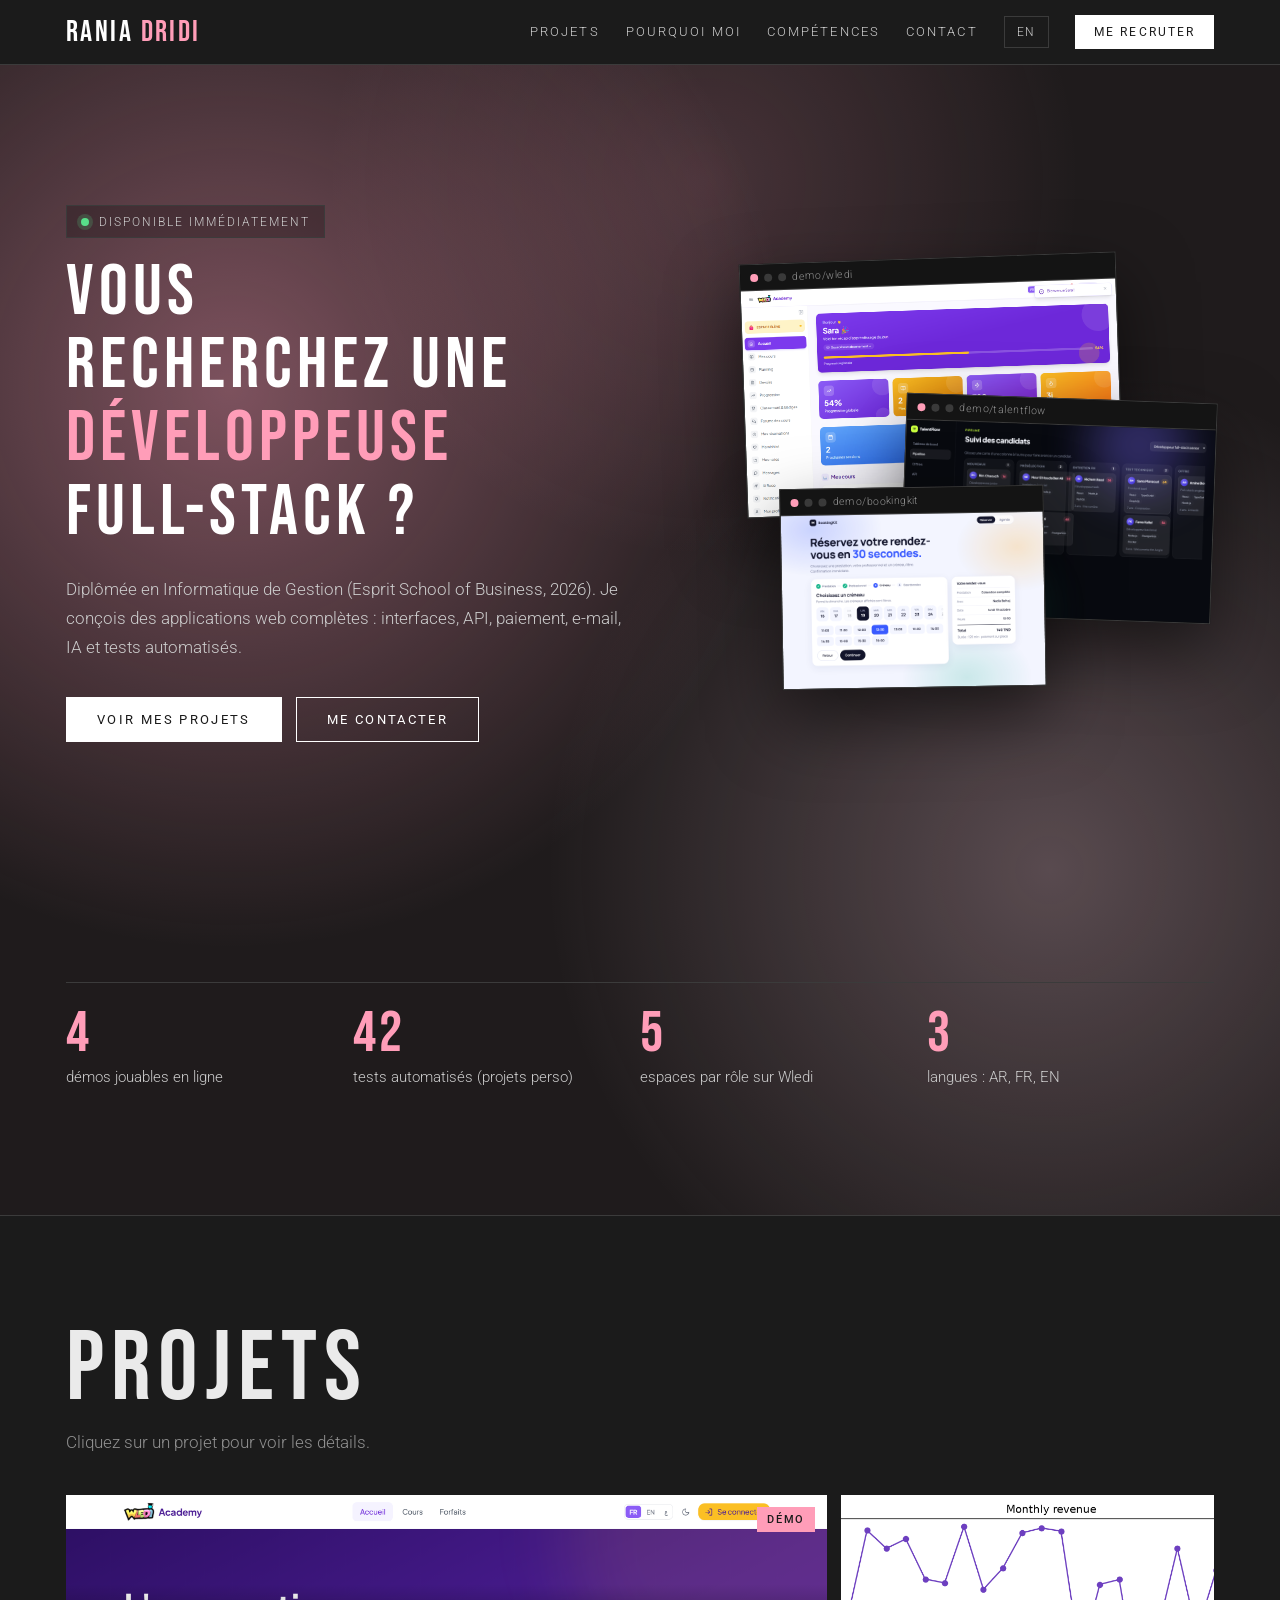
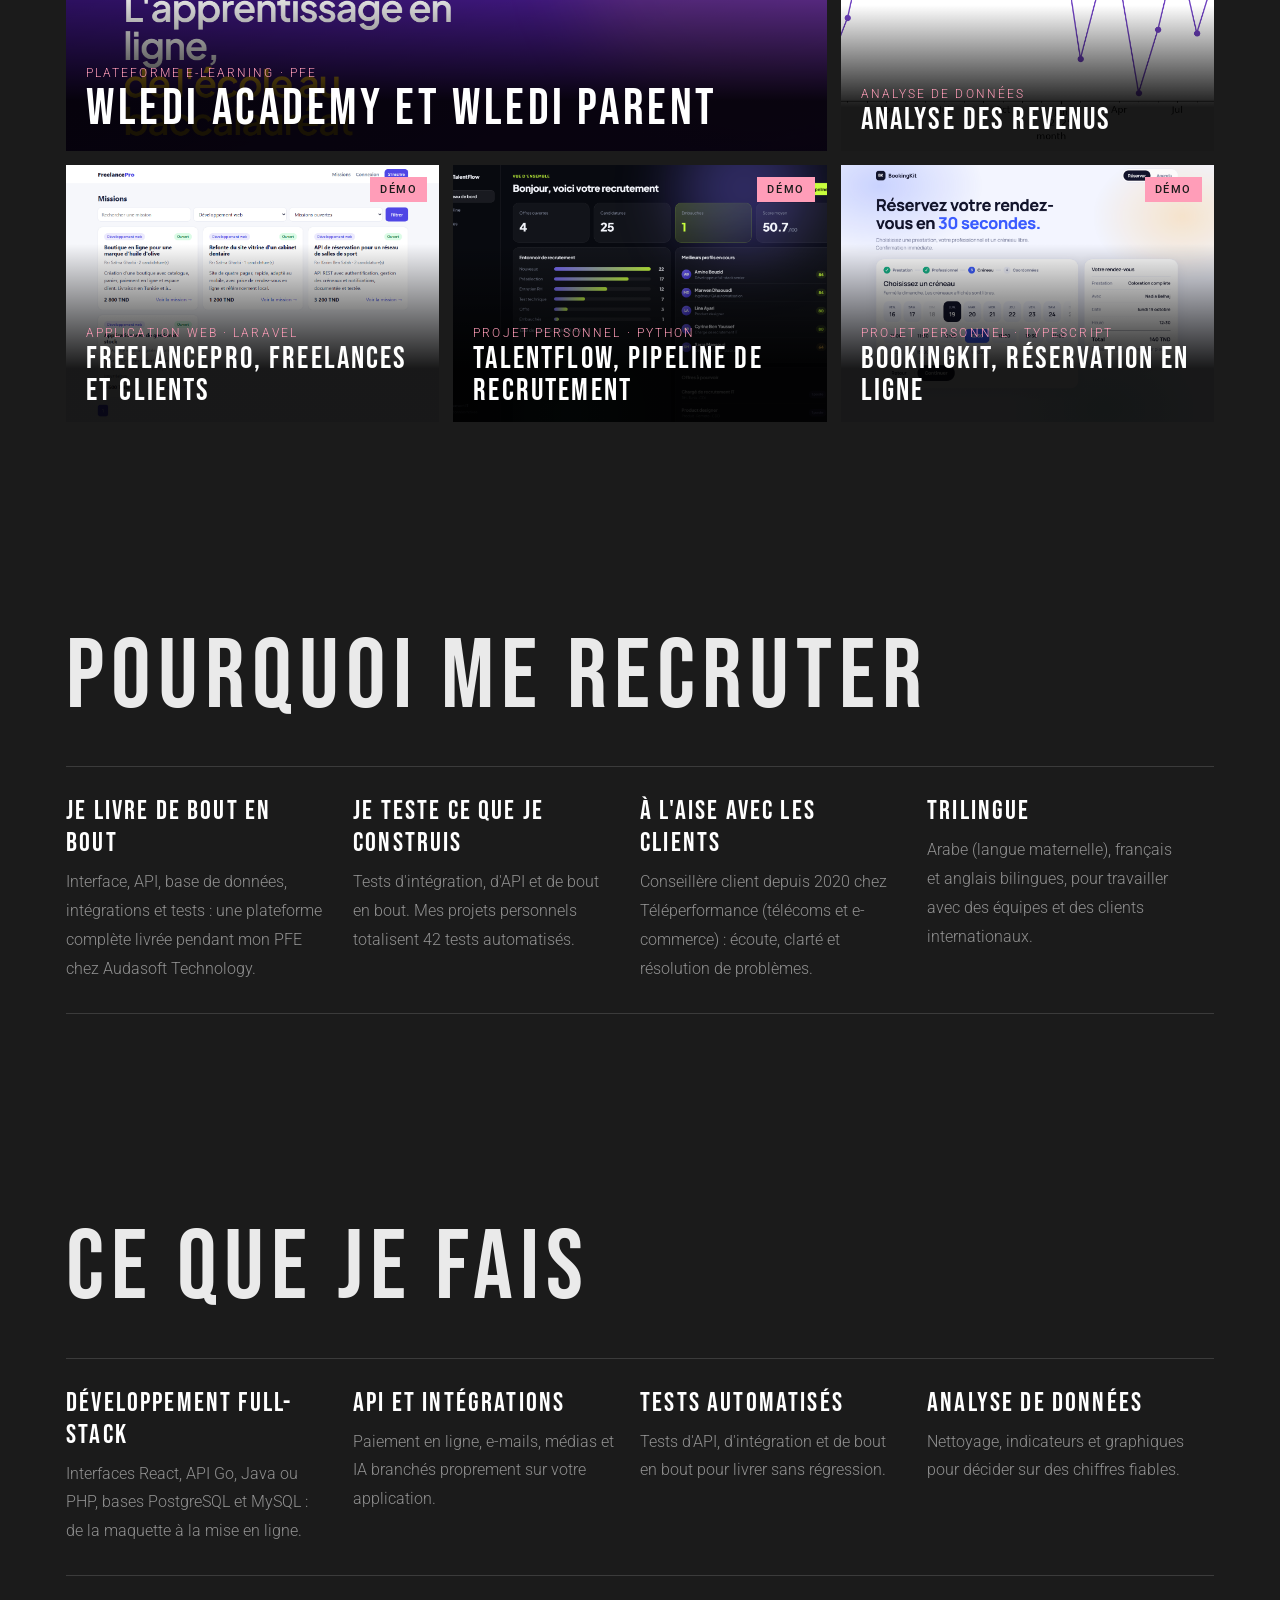
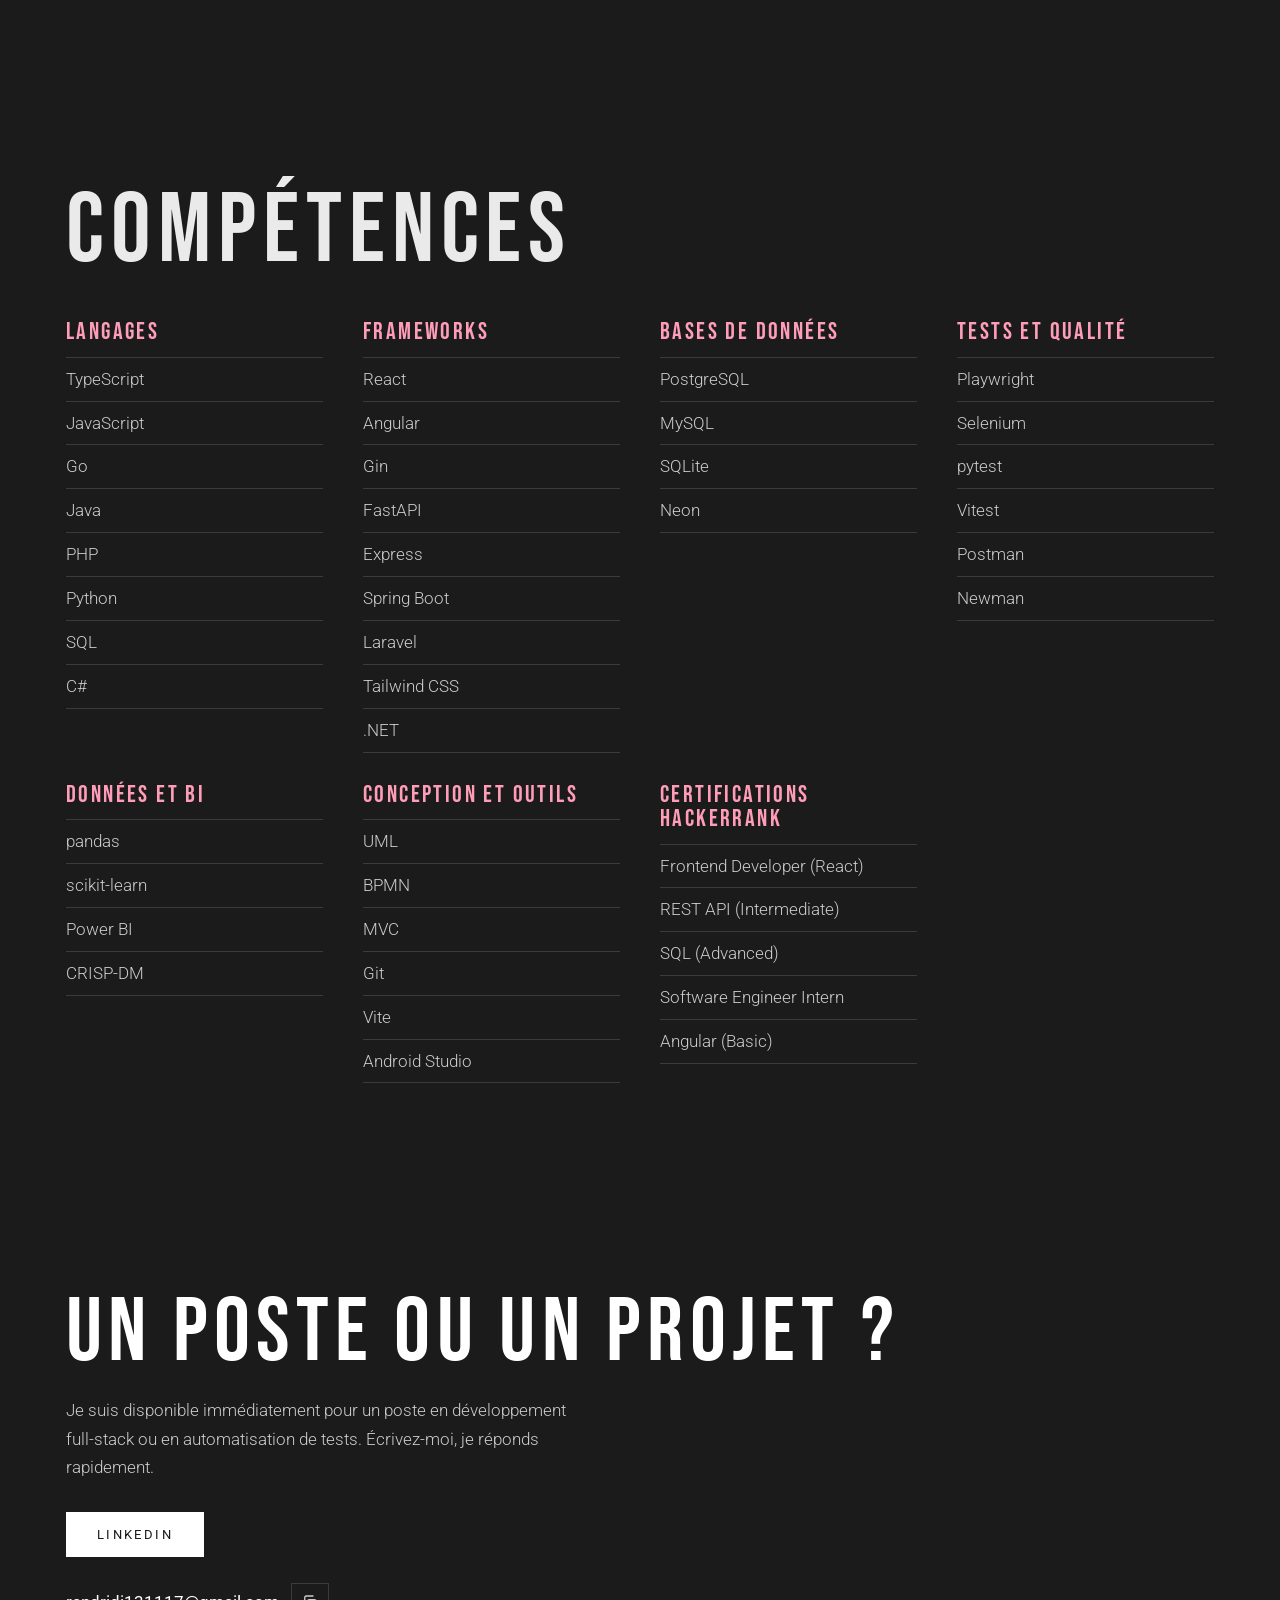
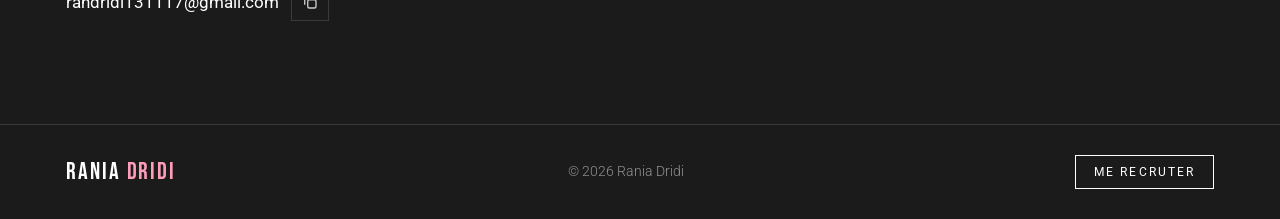
==== commit abdcfce4: "feat: portfolio v3 (maquettes, preuves, pourquoi me recruter, CTA mailto, icone copier, partage)" ====
--- a/index.html
+++ b/index.html
@@ -3,10 +3,17 @@
 <head>
 <meta charset="utf-8">
 <meta name="viewport" content="width=device-width, initial-scale=1">
-<meta name="description" content="Rania Dridi, développeuse full-stack (React, Go, Python, TypeScript, Laravel). Projets avec démos en direct, et contact.">
+<meta name="description" content="Rania Dridi, développeuse full-stack (React, Go, Python, TypeScript, Laravel) et tests automatisés. Quatre démos en direct. Disponible immédiatement.">
+<meta name="theme-color" content="#1b1b1b">
+<link rel="canonical" href="https://rania-dridi.github.io/">
+<link rel="icon" href="data:image/svg+xml,%3Csvg xmlns='http://www.w3.org/2000/svg' viewBox='0 0 64 64'%3E%3Crect width='64' height='64' fill='%231b1b1b'/%3E%3Ctext x='32' y='44' font-family='Impact,Arial Narrow,sans-serif' font-size='34' text-anchor='middle' fill='%23ff9db8'%3ERD%3C/text%3E%3C/svg%3E">
 <meta property="og:title" content="Rania Dridi — Développeuse full-stack">
-<meta property="og:description" content="Démos en direct : Wledi Academy, FreelancePro, TalentFlow et BookingKit.">
+<meta property="og:description" content="Démos en direct : Wledi Academy, FreelancePro, TalentFlow et BookingKit. Disponible immédiatement.">
 <meta property="og:type" content="website">
+<meta property="og:url" content="https://rania-dridi.github.io/">
+<meta property="og:image" content="https://rania-dridi.github.io/assets/og.png">
+<meta name="twitter:card" content="summary_large_image">
+<script type="application/ld+json">{"@context": "https://schema.org", "@type": "Person", "name": "Rania Dridi", "jobTitle": "Développeuse full-stack", "url": "https://rania-dridi.github.io/", "email": "mailto:randridi131117@gmail.com", "sameAs": ["https://www.linkedin.com/in/rania-dridi-a5a733397/", "https://github.com/Rania-Dridi"], "alumniOf": {"@type": "CollegeOrUniversity", "name": "Esprit School of Business"}, "knowsAbout": ["React", "TypeScript", "Go", "Python", "Laravel", "PostgreSQL", "Test automation"]}</script>
 <title>Rania Dridi — Développeuse full-stack</title>
 <link rel="preconnect" href="https://fonts.googleapis.com">
 <link rel="preconnect" href="https://fonts.gstatic.com" crossorigin>
@@ -115,6 +122,32 @@
 .lightbox .x{position:absolute;top:10px;right:10px;background:rgba(0,0,0,.6)}
 .lbbar{display:flex;align-items:center;justify-content:center;gap:16px;margin-top:10px;color:var(--soft)}
 .lbbar .x{position:static}
+/* Hero v3: maquettes, preuves, pourquoi moi */
+.herogrid{display:grid;grid-template-columns:1.15fr .85fr;gap:40px;align-items:center}
+.hero h1{font-size:clamp(2.8rem,5.6vw,5.4rem);max-width:16ch}
+.avail{display:inline-flex;align-items:center;gap:10px;border:1px solid var(--line);padding:5px 14px;font-size:.78rem;letter-spacing:.16em;text-transform:uppercase;color:var(--soft);margin-bottom:18px;background:rgba(0,0,0,.25)}
+.avail i{width:8px;height:8px;border-radius:50%;background:#58e08a;box-shadow:0 0 0 4px rgba(88,224,138,.18)}
+.mock{position:relative;min-height:430px}
+.frame{position:absolute;border:1px solid var(--line);background:#0b0b0b;box-shadow:0 30px 70px rgba(0,0,0,.55);overflow:hidden}
+.frame .bar{height:26px;background:#141414;border-bottom:1px solid var(--line);display:flex;align-items:center;gap:6px;padding:0 10px;font-size:.66rem;color:var(--muted);letter-spacing:.04em}
+.frame .bar i{width:8px;height:8px;border-radius:50%;background:#3a3a3a}
+.frame .bar i:first-child{background:var(--accent)}
+.frame img{display:block;width:100%}
+.f1{width:80%;top:0;left:0;transform:rotate(-2deg)}
+.f2{width:66%;top:140px;right:0;transform:rotate(2deg)}
+.f3{width:56%;bottom:0;left:8%;transform:rotate(-1deg)}
+.proof{display:grid;grid-template-columns:repeat(4,1fr);border-top:1px solid var(--line)}
+.proof div{padding:22px 20px 24px 0}
+.proof b{display:block;font:400 clamp(2.4rem,5vw,3.6rem)/1 "Bebas Neue",sans-serif;letter-spacing:.05em;color:var(--accent)}
+.proof span{color:var(--soft);font-size:.92rem}
+.btn.sm{padding:9px 18px;font-size:.72rem}
+.mailrow{display:flex;align-items:center;gap:12px;flex-wrap:wrap;margin-top:26px;font-size:1.05rem}
+.mailrow #mailText{user-select:all;font-weight:400;color:#fff}
+.iconbtn{display:inline-grid;place-items:center;width:38px;height:38px;border:1px solid var(--line);background:transparent;color:var(--soft);cursor:pointer;padding:0}
+.iconbtn:hover{border-color:var(--accent);color:var(--accent)}
+.iconbtn.ok{border-color:#58e08a;color:#58e08a}
+.iconbtn svg{display:block}
+#why .svc b{color:#fff}
 /* Compétences */
 .skills{display:grid;grid-template-columns:repeat(auto-fit,minmax(250px,1fr));gap:30px 40px}
 .skills h3{font-size:1.5rem;color:var(--accent);margin-bottom:12px;letter-spacing:.1em}
@@ -122,7 +155,7 @@
 .skills li{padding:7px 0;border-bottom:1px solid var(--line);color:var(--soft)}
 
 /* Contact */
-.contact h2{font-size:clamp(3rem,10vw,8rem);letter-spacing:.07em;margin-bottom:16px}
+.contact h2{font-size:clamp(2.6rem,7vw,6rem);letter-spacing:.07em;margin-bottom:16px}
 .contact p{color:var(--soft);max-width:520px;margin:0 0 30px}
 .mailline{margin-top:26px!important;color:#fff!important;font-size:1.05rem}
 .mailline #mailText{user-select:all}
@@ -131,6 +164,11 @@
 footer .logo{font-size:1.5rem}
 
 @media (max-width:860px){
+  .herogrid{grid-template-columns:1fr}
+  .mock{min-height:0}
+  .frame.f2,.frame.f3{display:none}
+  .frame.f1{position:relative;width:100%;transform:none}
+  .proof{grid-template-columns:1fr 1fr}
   .grid{grid-template-columns:1fr}
   .tile{aspect-ratio:16/10}
   .tile.big{grid-column:auto;aspect-ratio:16/10}
@@ -150,32 +188,46 @@
 <header class="top"><div class="wrap">
   <a class="logo" href="#top">Rania <b>Dridi</b></a>
   <nav>
-    <a class="hide-sm" href="#services" data-i="n_services"></a>
     <a class="hide-sm" href="#portfolio" data-i="n_portfolio"></a>
+    <a class="hide-sm" href="#why" data-i="n_why"></a>
     <a class="hide-sm" href="#skills" data-i="n_skills"></a>
-    <a href="#contact" data-i="n_contact"></a>
+    <a class="hide-sm" href="#contact" data-i="n_contact"></a>
     <button class="chip" id="lang" type="button" aria-label="Language">EN</button>
+    <a class="btn fill sm" id="hireTop" data-i="hire" href="#contact"></a>
   </nav>
 </div></header>
 
 <main id="top">
-  <div class="hero"><div class="wrap">
-    <span class="eyebrow" data-i="eyebrow"></span>
-    <h1 id="h1"></h1>
-    <p data-i="intro"></p>
-    <div class="btns" id="heroBtns"></div>
-  </div></div>
+  <div class="hero"><div class="wrap herogrid">
+    <div>
+      <span class="avail"><i></i><span data-i="avail"></span></span>
+      <h1 id="h1"></h1>
+      <p data-i="intro"></p>
+      <div class="btns" id="heroBtns"></div>
+    </div>
+    <div class="mock" aria-hidden="true">
+      <div class="frame f1"><div class="bar"><i></i><i></i><i></i>demo/wledi</div><img src="assets/wledi-student.png" alt=""></div>
+      <div class="frame f2"><div class="bar"><i></i><i></i><i></i>demo/talentflow</div><img src="assets/tf-pipeline.png" alt=""></div>
+      <div class="frame f3"><div class="bar"><i></i><i></i><i></i>demo/bookingkit</div><img src="assets/bk-slots.png" alt=""></div>
+    </div>
+  </div>
+  <div class="wrap"><div class="proof" id="proof"></div></div></div>
+
+  <section id="portfolio"><div class="wrap">
+    <div class="head"><h2 data-i="port_t"></h2><p data-i="port_p"></p></div>
+    <div class="grid" id="grid"></div>
+  </div></section>
+
+  <section id="why"><div class="wrap">
+    <div class="head"><h2 data-i="why_t"></h2></div>
+    <div class="svc" id="whyList"></div>
+  </div></section>
 
   <section id="services"><div class="wrap">
     <div class="head"><h2 data-i="svc_t"></h2></div>
     <div class="svc" id="svc"></div>
   </div></section>
 
-  <section id="portfolio"><div class="wrap">
-    <div class="head"><h2 data-i="port_t"></h2><p data-i="port_p"></p></div>
-    <div class="grid" id="grid"></div>
-  </div></section>
-
   <section id="skills"><div class="wrap">
     <div class="head"><h2 data-i="skills_t"></h2></div>
     <div class="skills" id="skillGrid"></div>
@@ -185,14 +237,14 @@
     <h2 data-i="c_t"></h2>
     <p data-i="c_p"></p>
     <div class="btns" id="contactBtns"></div>
-    <p class="mailline"><span id="mailText"></span> <button class="chip" id="copyMail" type="button"></button></p>
+    <div class="mailrow"><span id="mailText"></span><button class="iconbtn" id="copyMail" type="button"></button></div>
   </div></section>
 </main>
 
 <footer><div class="wrap">
   <a class="logo" href="#top">Rania <b>Dridi</b></a>
   <span>© <span id="yr"></span> Rania Dridi</span>
-  <a class="btn" href="#contact" id="hire"></a>
+  <a class="btn sm" id="hire" data-i="hire" href="#contact"></a>
 </div></footer>
 
 <dialog id="dlg" aria-labelledby="dTitle">
@@ -215,8 +267,12 @@
 
 const UI = {
 fr:{
-  n_services:"Services", n_portfolio:"Projets", n_skills:"Compétences", n_contact:"Contact",
-  eyebrow:"Développeuse full-stack · Tests automatisés",
+  n_services:"Services", n_portfolio:"Projets", n_skills:"Compétences", n_contact:"Contact", n_why:"Pourquoi moi",
+  avail:"Disponible immédiatement",
+  mailSubject:"Opportunité professionnelle", mailBody:"Bonjour Rania,\n\nJe vous contacte au sujet d'une opportunité.\n\nCordialement,",
+  why_t:"Pourquoi me recruter",
+  why:[["Je livre de bout en bout","Interface, API, base de données, intégrations et tests : une plateforme complète livrée pendant mon PFE chez Audasoft Technology."],["Je teste ce que je construis","Tests d'intégration, d'API et de bout en bout. Mes projets personnels totalisent 42 tests automatisés."],["À l'aise avec les clients","Conseillère client depuis 2020 chez Téléperformance (télécoms et e-commerce) : écoute, clarté et résolution de problèmes."],["Trilingue","Arabe (langue maternelle), français et anglais bilingues, pour travailler avec des équipes et des clients internationaux."]],
+  proof:[["4","démos jouables en ligne"],["42","tests automatisés (projets perso)"],["5","espaces par rôle sur Wledi"],["3","langues : AR, FR, EN"]],
   h1:'Vous recherchez une <em>développeuse</em> full-stack ?',
   intro:"Diplômée en Informatique de Gestion (Esprit School of Business, 2026). Je conçois des applications web complètes : interfaces, API, paiement, e-mail, IA et tests automatisés.",
   see:"Voir mes projets", write:"Me contacter", linkedin:"LinkedIn", cv:"Mon CV", hire:"Me recruter",
@@ -224,12 +280,16 @@
   svc:[["Développement full-stack","Interfaces React, API Go, Java ou PHP, bases PostgreSQL et MySQL : de la maquette à la mise en ligne."],["API et intégrations","Paiement en ligne, e-mails, médias et IA branchés proprement sur votre application."],["Tests automatisés","Tests d'API, d'intégration et de bout en bout pour livrer sans régression."],["Analyse de données","Nettoyage, indicateurs et graphiques pour décider sur des chiffres fiables."]],
   port_t:"Projets", port_p:"Cliquez sur un projet pour voir les détails.",
   skills_t:"Compétences",
-  c_t:"Un nouveau projet ?", c_p:"Un poste en développement full-stack ou en automatisation de tests ? Écrivez-moi, je réponds vite.",
-  copy:"Copier", copied:"Copié", demo:"Ouvrir la démo en direct", live:"Démo", tech:"Développé avec", date:"Date", cat:"Catégorie", ctx:"Contexte"
+  c_t:"Un poste ou un projet ?", c_p:"Je suis disponible immédiatement pour un poste en développement full-stack ou en automatisation de tests. Écrivez-moi, je réponds rapidement.",
+  copy:"Copier l'adresse e-mail", copied:"Adresse copiée", demo:"Ouvrir la démo en direct", live:"Démo", tech:"Développé avec", date:"Date", cat:"Catégorie", ctx:"Contexte"
 },
 en:{
-  n_services:"Services", n_portfolio:"Projects", n_skills:"Skills", n_contact:"Contact",
-  eyebrow:"Full-stack developer · Test automation",
+  n_services:"Services", n_portfolio:"Projects", n_skills:"Skills", n_contact:"Contact", n_why:"Why me",
+  avail:"Available immediately",
+  mailSubject:"Job opportunity", mailBody:"Hello Rania,\n\nI'm contacting you about an opportunity.\n\nBest regards,",
+  why_t:"Why hire me",
+  why:[["I deliver end to end","Interface, API, database, integrations and tests: a complete platform delivered during my final-year project at Audasoft Technology."],["I test what I build","Integration, API and end-to-end tests. My personal projects add up to 42 automated tests."],["Comfortable with clients","Customer advisor since 2020 at Teleperformance (telecom and e-commerce): listening, clarity and problem solving."],["Trilingual","Arabic (native), French and English (bilingual), to work with international teams and clients."]],
+  proof:[["4","live playable demos"],["42","automated tests (personal projects)"],["5","role-based spaces on Wledi"],["3","languages: AR, FR, EN"]],
   h1:'Looking for a full-stack <em>developer</em>?',
   intro:"Business Information Systems graduate (Esprit School of Business, 2026). I build complete web applications: interfaces, APIs, payments, email, AI and automated tests.",
   see:"See my projects", write:"Contact me", linkedin:"LinkedIn", cv:"My CV", hire:"Hire me",
@@ -237,8 +297,8 @@
   svc:[["Full-stack development","React interfaces, Go, Java or PHP APIs, PostgreSQL and MySQL databases: from mock-up to launch."],["APIs and integrations","Online payment, email, media and AI plugged cleanly into your application."],["Test automation","API, integration and end-to-end tests to ship without regressions."],["Data analysis","Cleaning, indicators and charts to decide on reliable numbers."]],
   port_t:"Projects", port_p:"Click a project to see the details.",
   skills_t:"Skills",
-  c_t:"Have a new project?", c_p:"A full-stack development or test automation role? Write to me, I reply fast.",
-  copy:"Copy", copied:"Copied", demo:"Open the live demo", live:"Demo", tech:"Built with", date:"Date", cat:"Category", ctx:"Context"
+  c_t:"A role or a project?", c_p:"I am available immediately for a full-stack development or test automation role. Write to me, I reply quickly.",
+  copy:"Copy email address", copied:"Address copied", demo:"Open the live demo", live:"Demo", tech:"Built with", date:"Date", cat:"Category", ctx:"Context"
 }};
 
 const SKILLS = [
@@ -247,7 +307,8 @@
   ["Bases de données","Databases",["PostgreSQL","MySQL","SQLite","Neon"]],
   ["Tests et qualité","Testing & quality",["Playwright","Selenium","pytest","Vitest","Postman","Newman"]],
   ["Données et BI","Data & BI",["pandas","scikit-learn","Power BI","CRISP-DM"]],
-  ["Conception et outils","Design & tools",["UML","BPMN","MVC","Git","Vite","Android Studio"]]
+  ["Conception et outils","Design & tools",["UML","BPMN","MVC","Git","Vite","Android Studio"]],
+  ["Certifications HackerRank","HackerRank certifications",["Frontend Developer (React)","REST API (Intermediate)","SQL (Advanced)","Software Engineer Intern","Angular (Basic)"]]
 ];
 
 const P = [
@@ -282,6 +343,8 @@
   tech:["TypeScript","Node.js","Express","SQLite","Vitest"], date:{fr:"2026 · projet de démonstration",en:"2026 · demo project"}, client:"Projet personnel"}
 ];
 
+const ICON_COPY = '<svg viewBox="0 0 24 24" width="18" height="18" fill="none" stroke="currentColor" stroke-width="1.8" stroke-linecap="round" stroke-linejoin="round" aria-hidden="true"><rect x="9" y="9" width="11" height="11" rx="2"/><path d="M5 15V6a2 2 0 0 1 2-2h9"/></svg>';
+const ICON_OK = '<svg viewBox="0 0 24 24" width="18" height="18" fill="none" stroke="currentColor" stroke-width="2" stroke-linecap="round" stroke-linejoin="round" aria-hidden="true"><path d="M5 13l4 4L19 7"/></svg>';
 const esc = s => String(s).replace(/[&<>"]/g, c => ({'&':'&amp;','<':'&lt;','>':'&gt;','"':'&quot;'}[c]));
 let lang = 'fr';
 try { const s = localStorage.getItem('lang'); if (s === 'fr' || s === 'en') lang = s; } catch(e){}
@@ -297,14 +360,18 @@
   document.documentElement.lang = lang;
   document.querySelectorAll('[data-i]').forEach(e => e.textContent = u[e.dataset.i]);
   document.getElementById('h1').innerHTML = u.h1;
-  document.getElementById('hire').textContent = u.hire;
   document.getElementById('lang').textContent = lang === 'fr' ? 'EN' : 'FR';
 
   document.getElementById('heroBtns').innerHTML = `<a class="btn fill" href="#portfolio">${esc(u.see)}</a><a class="btn" href="#contact">${esc(u.write)}</a>`;
   const cv = L.cv ? `<a class="btn" href="${esc(L.cv)}" target="_blank" rel="noopener">${esc(u.cv)}</a>` : '';
   document.getElementById('contactBtns').innerHTML = `<a class="btn fill" href="${esc(L.linkedin)}" target="_blank" rel="noopener">${esc(u.linkedin)}</a>${cv}`;
   document.getElementById('mailText').textContent = L.email;
-  document.getElementById('copyMail').textContent = u.copy;
+  const mailto = `mailto:${L.email}?subject=${encodeURIComponent(u.mailSubject)}&body=${encodeURIComponent(u.mailBody)}`;
+  ['hireTop', 'hire'].forEach((id) => { document.getElementById(id).href = mailto; });
+  const cb = document.getElementById('copyMail');
+  cb.innerHTML = ICON_COPY; cb.classList.remove('ok'); cb.setAttribute('aria-label', u.copy); cb.title = u.copy;
+  document.getElementById('proof').innerHTML = u.proof.map((x) => `<div><b>${esc(x[0])}</b><span>${esc(x[1])}</span></div>`).join('');
+  document.getElementById('whyList').innerHTML = u.why.map((x) => `<div><b>${esc(x[0])}</b><span>${esc(x[1])}</span></div>`).join('');
 
   document.getElementById('svc').innerHTML = u.svc.map(s => `<div><b>${esc(s[0])}</b><span>${esc(s[1])}</span></div>`).join('');
 
@@ -368,8 +435,9 @@
 };
 document.getElementById('copyMail').addEventListener('click', async () => {
   const el = document.getElementById('copyMail');
-  try { await navigator.clipboard.writeText(L.email); el.textContent = UI[lang].copied; }
-  catch(e) { const r = document.createRange(); r.selectNodeContents(document.getElementById('mailText')); const s = getSelection(); s.removeAllRanges(); s.addRange(r); }
+  const done = () => { el.innerHTML = ICON_OK; el.classList.add('ok'); el.title = UI[lang].copied; setTimeout(() => { el.innerHTML = ICON_COPY; el.classList.remove('ok'); el.title = UI[lang].copy; }, 1800); };
+  try { await navigator.clipboard.writeText(L.email); done(); }
+  catch (e) { const r = document.createRange(); r.selectNodeContents(document.getElementById('mailText')); const sel = getSelection(); sel.removeAllRanges(); sel.addRange(r); }
 });
 document.getElementById('yr').textContent = new Date().getFullYear();
 render();
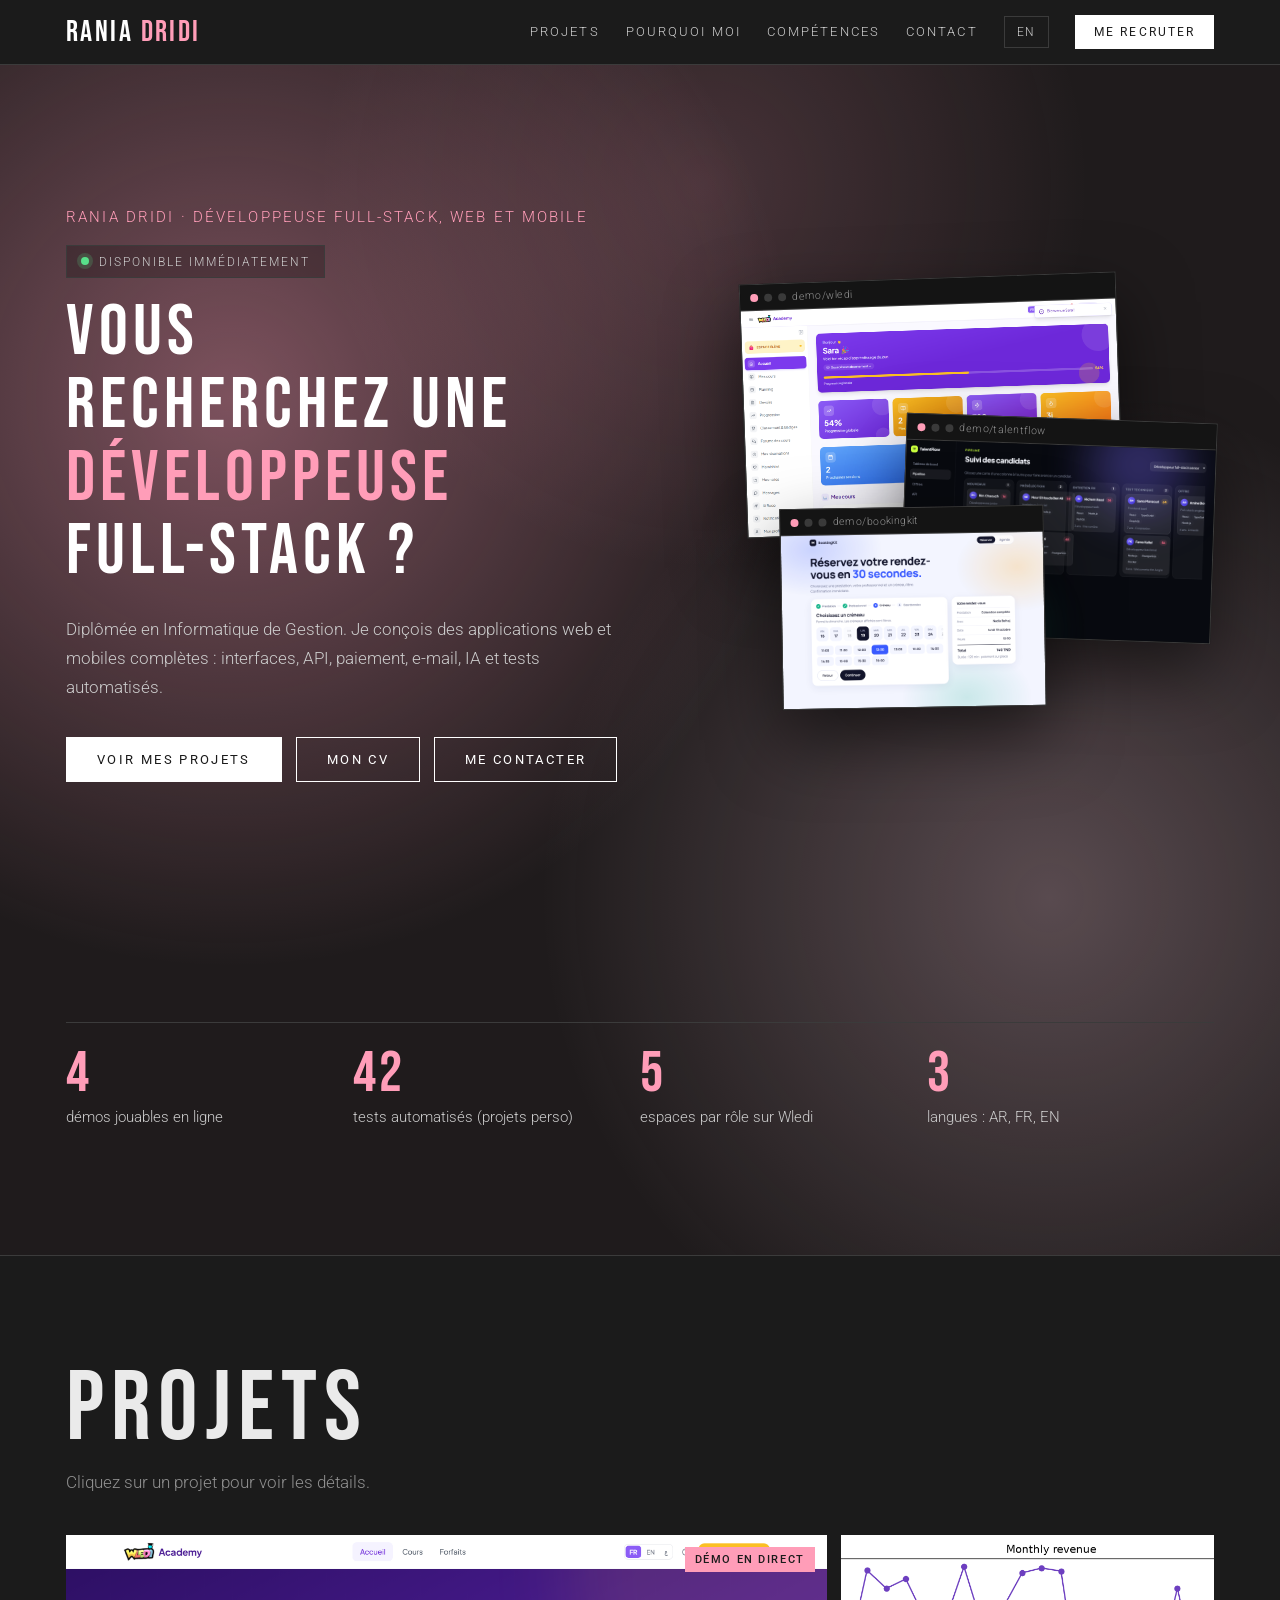
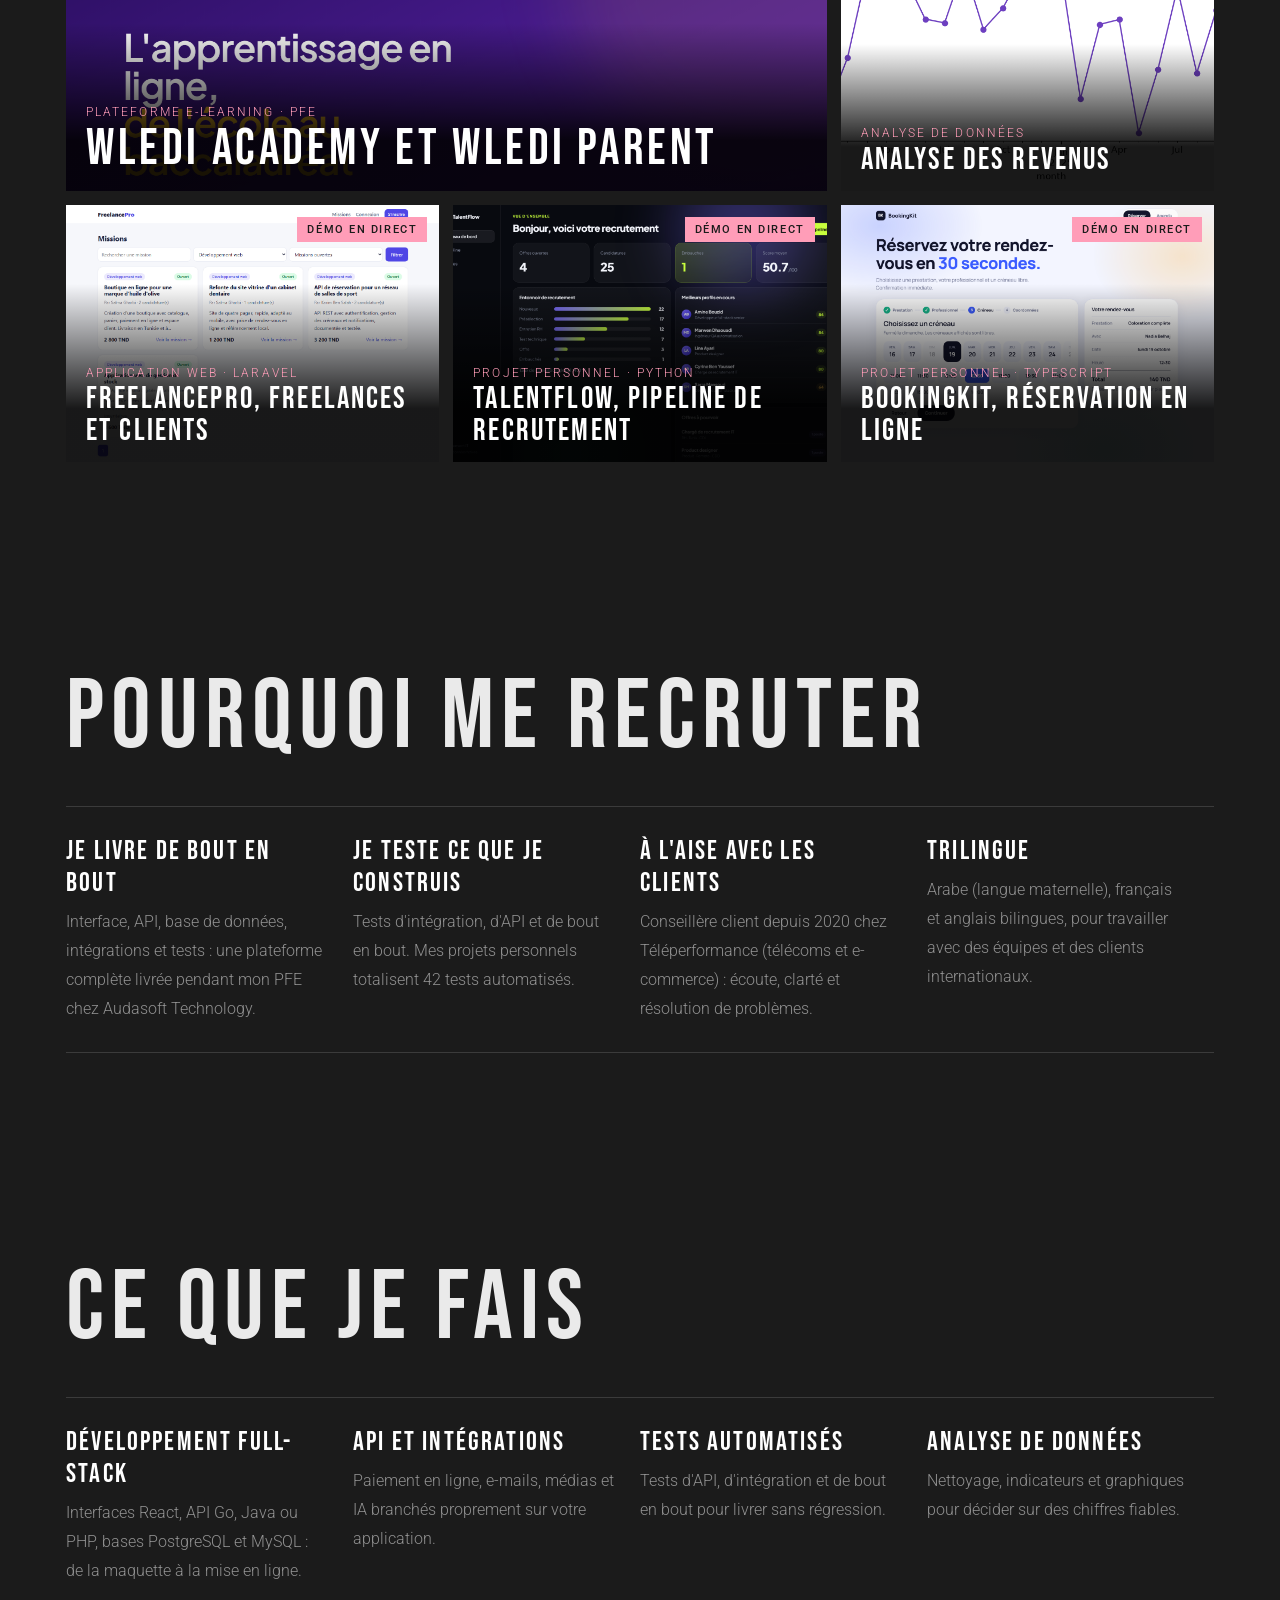
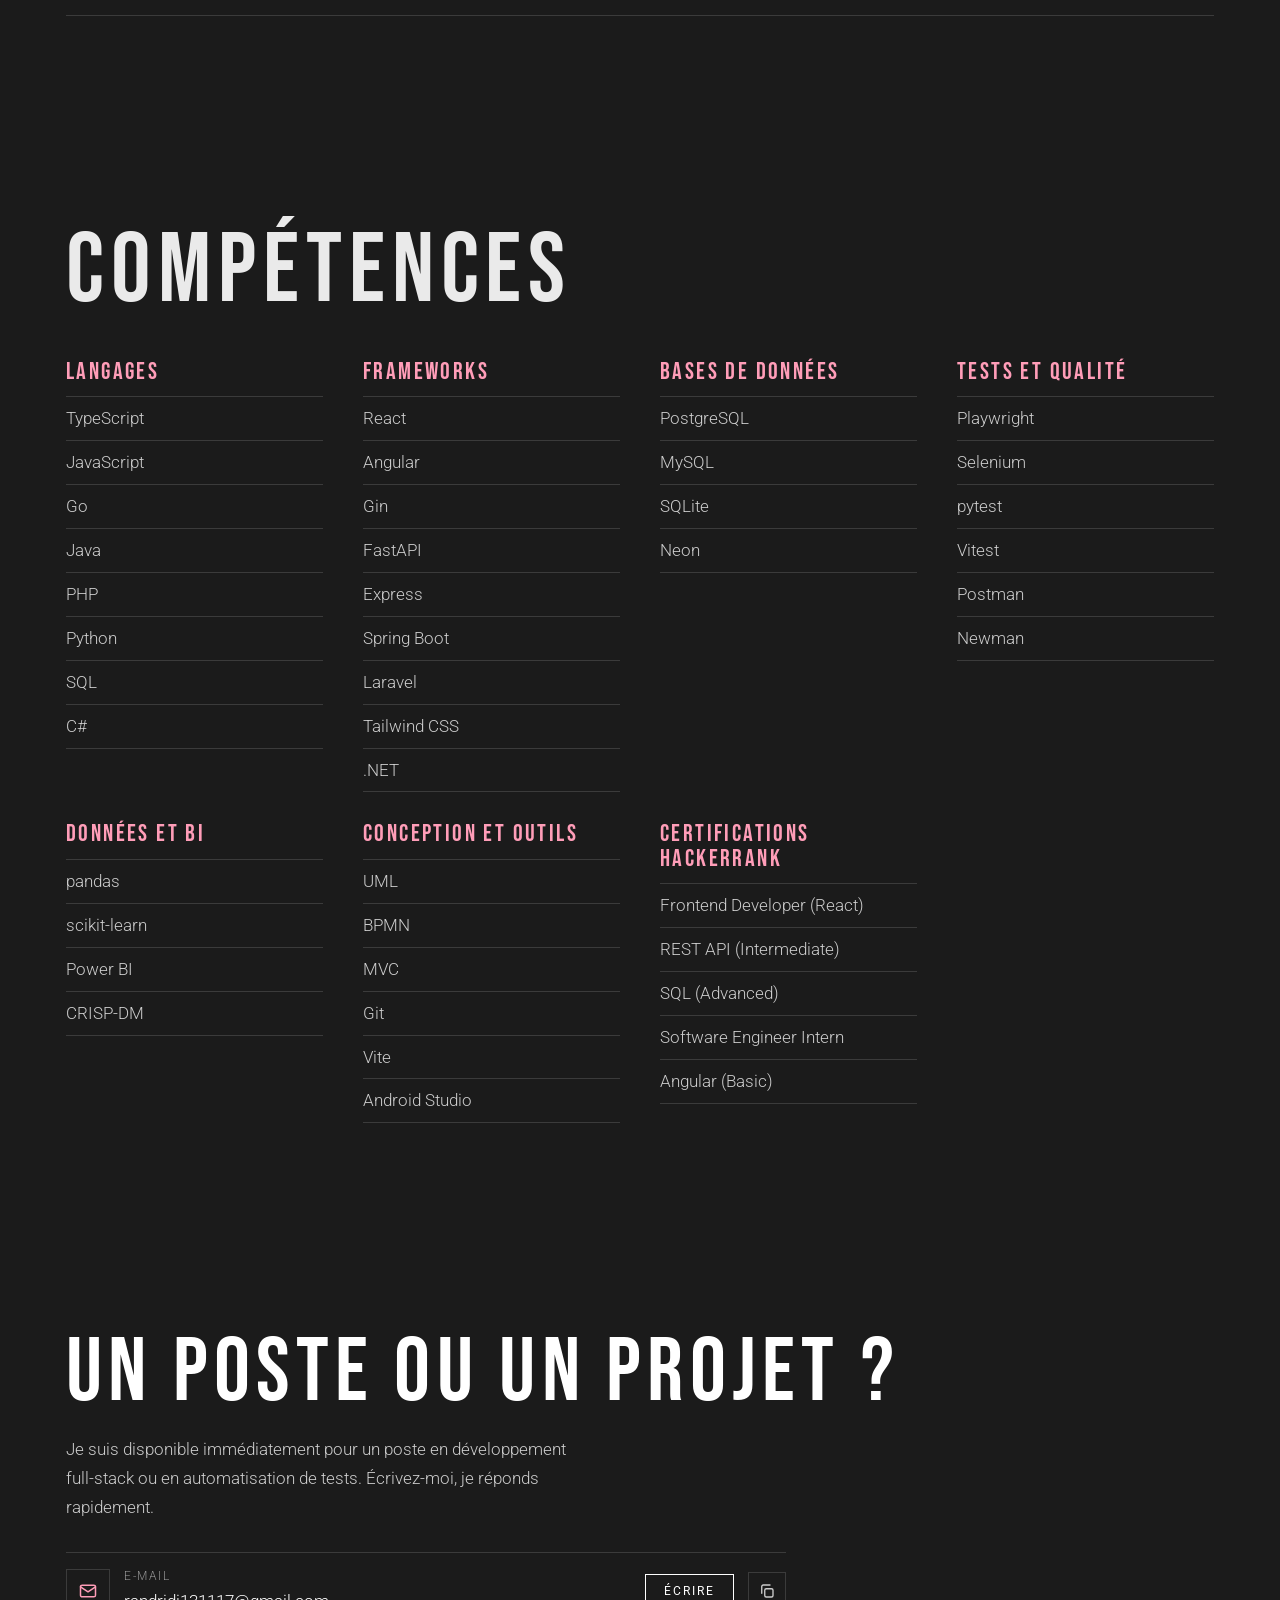
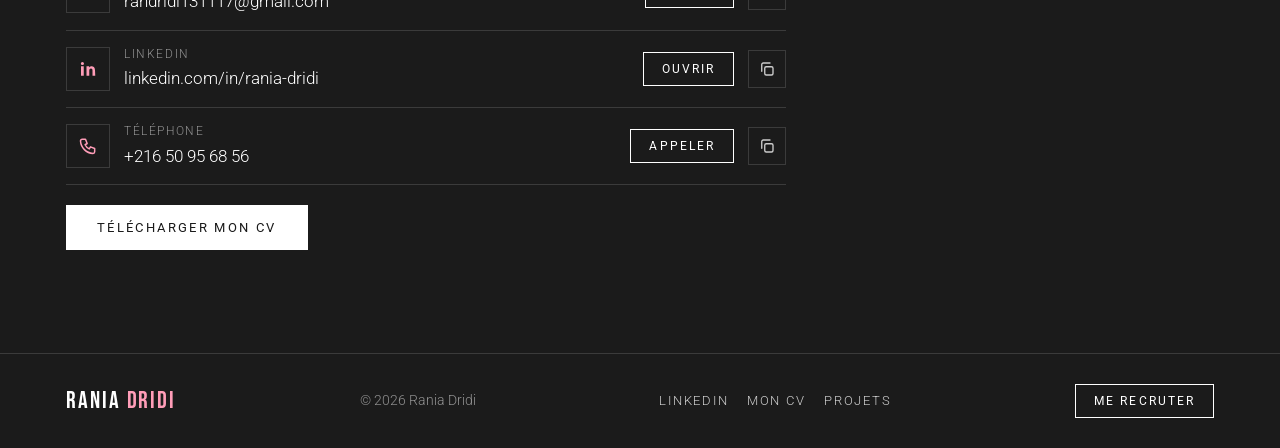
==== commit ab12de99: "feat: panneau Me recruter (mail, LinkedIn, telephone), icones de copie, presentation epuree" ====
--- a/index.html
+++ b/index.html
@@ -148,6 +148,28 @@
 .iconbtn.ok{border-color:#58e08a;color:#58e08a}
 .iconbtn svg{display:block}
 #why .svc b{color:#fff}
+/* v4: panneau de contact, icones de copie, finitions */
+html{scroll-padding-top:76px}
+:focus-visible{outline:2px solid var(--accent);outline-offset:3px}
+.who{display:block;font-size:.95rem;letter-spacing:.14em;text-transform:uppercase;color:var(--accent);margin-bottom:14px}
+.crow{display:grid;grid-template-columns:44px 1fr auto 38px;gap:14px;align-items:center;padding:14px 0;border-bottom:1px solid var(--line)}
+.crow:first-child{border-top:1px solid var(--line)}
+.cic{display:grid;place-items:center;width:44px;height:44px;border:1px solid var(--line);color:var(--accent)}
+.ctxt{min-width:0}
+.ctxt small{display:block;color:var(--muted);font-size:.72rem;letter-spacing:.14em;text-transform:uppercase}
+.ctxt span{display:block;color:#fff;overflow:hidden;text-overflow:ellipsis;white-space:nowrap}
+.clist{margin:6px 0 20px}
+.iconbtn{position:relative}
+.iconbtn.ok::after{content:attr(data-tip);position:absolute;bottom:calc(100% + 8px);right:0;background:#58e08a;color:#10130a;font-size:.72rem;font-weight:500;letter-spacing:.06em;padding:3px 9px;white-space:nowrap}
+dialog.cdlg{width:min(620px,calc(100% - 24px))}
+.contactwrap{max-width:720px}
+.flinks{display:flex;gap:18px;flex-wrap:wrap}
+.flinks a{color:var(--soft);text-decoration:none;font-size:.82rem;letter-spacing:.14em;text-transform:uppercase}
+.flinks a:hover{color:var(--accent)}
+@media (max-width:560px){
+  .crow{grid-template-columns:44px 1fr 38px}
+  .crow .btn{grid-column:1 / -1;text-align:center}
+}
 /* Compétences */
 .skills{display:grid;grid-template-columns:repeat(auto-fit,minmax(250px,1fr));gap:30px 40px}
 .skills h3{font-size:1.5rem;color:var(--accent);margin-bottom:12px;letter-spacing:.1em}
@@ -193,13 +215,14 @@
     <a class="hide-sm" href="#skills" data-i="n_skills"></a>
     <a class="hide-sm" href="#contact" data-i="n_contact"></a>
     <button class="chip" id="lang" type="button" aria-label="Language">EN</button>
-    <a class="btn fill sm" id="hireTop" data-i="hire" href="#contact"></a>
+    <button class="btn fill sm" id="hireTop" type="button" data-i="hire"></button>
   </nav>
 </div></header>
 
 <main id="top">
   <div class="hero"><div class="wrap herogrid">
     <div>
+      <span class="who" data-i="who"></span>
       <span class="avail"><i></i><span data-i="avail"></span></span>
       <h1 id="h1"></h1>
       <p data-i="intro"></p>
@@ -236,20 +259,26 @@
   <section id="contact"><div class="wrap contact">
     <h2 data-i="c_t"></h2>
     <p data-i="c_p"></p>
+    <div class="contactwrap"><div class="clist" id="contactRows"></div></div>
     <div class="btns" id="contactBtns"></div>
-    <div class="mailrow"><span id="mailText"></span><button class="iconbtn" id="copyMail" type="button"></button></div>
   </div></section>
 </main>
 
 <footer><div class="wrap">
   <a class="logo" href="#top">Rania <b>Dridi</b></a>
   <span>© <span id="yr"></span> Rania Dridi</span>
-  <a class="btn sm" id="hire" data-i="hire" href="#contact"></a>
+  <div class="flinks" id="flinks"></div>
+  <button class="btn sm" id="hire" type="button" data-i="hire"></button>
 </div></footer>
 
 <dialog id="dlg" aria-labelledby="dTitle">
   <div class="dhead"><h3 id="dTitle"></h3><button class="x" id="dClose" type="button" aria-label="Fermer">✕</button></div>
   <div class="dbody" id="dBody"></div>
+</dialog>
+
+<dialog id="cdlg" class="cdlg" aria-labelledby="cTitle">
+  <div class="dhead"><h3 id="cTitle"></h3><button class="x" id="cClose" type="button" aria-label="Fermer">✕</button></div>
+  <div class="dbody"><p id="cIntro" style="margin:0"></p><div class="clist" id="dialogRows"></div><div class="btns" id="dialogBtns"></div></div>
 </dialog>
 
 <dialog id="lb" class="lightbox" aria-label="Capture">
@@ -262,7 +291,8 @@
 const L = {
   linkedin:"https://www.linkedin.com/in/rania-dridi-a5a733397/",
   email:"randridi131117@gmail.com",
-  cv:""
+  phone:"+21650956856", phoneLabel:"+216 50 95 68 56",
+  cv:"cv-rania-dridi.pdf"
 };
 
 const UI = {
@@ -274,14 +304,16 @@
   why:[["Je livre de bout en bout","Interface, API, base de données, intégrations et tests : une plateforme complète livrée pendant mon PFE chez Audasoft Technology."],["Je teste ce que je construis","Tests d'intégration, d'API et de bout en bout. Mes projets personnels totalisent 42 tests automatisés."],["À l'aise avec les clients","Conseillère client depuis 2020 chez Téléperformance (télécoms et e-commerce) : écoute, clarté et résolution de problèmes."],["Trilingue","Arabe (langue maternelle), français et anglais bilingues, pour travailler avec des équipes et des clients internationaux."]],
   proof:[["4","démos jouables en ligne"],["42","tests automatisés (projets perso)"],["5","espaces par rôle sur Wledi"],["3","langues : AR, FR, EN"]],
   h1:'Vous recherchez une <em>développeuse</em> full-stack ?',
-  intro:"Diplômée en Informatique de Gestion (Esprit School of Business, 2026). Je conçois des applications web complètes : interfaces, API, paiement, e-mail, IA et tests automatisés.",
-  see:"Voir mes projets", write:"Me contacter", linkedin:"LinkedIn", cv:"Mon CV", hire:"Me recruter",
+  intro:"Diplômée en Informatique de Gestion. Je conçois des applications web et mobiles complètes : interfaces, API, paiement, e-mail, IA et tests automatisés.",
+  who:"Rania Dridi · Développeuse full-stack, web et mobile",
+  cTitle:"Me contacter", cIntro:"Choisissez le moyen qui vous convient. Je réponds rapidement.", cEmail:"E-mail", cWrite:"Écrire", cOpen:"Ouvrir", cCall:"Appeler", cPhone:"Téléphone", cvDl:"Télécharger mon CV",
+  see:"Voir mes projets", write:"Me contacter", linkedin:"LinkedIn", cv:"Mon CV", hire:"Me recruter", live:"Démo en direct",
   svc_t:"Ce que je fais",
   svc:[["Développement full-stack","Interfaces React, API Go, Java ou PHP, bases PostgreSQL et MySQL : de la maquette à la mise en ligne."],["API et intégrations","Paiement en ligne, e-mails, médias et IA branchés proprement sur votre application."],["Tests automatisés","Tests d'API, d'intégration et de bout en bout pour livrer sans régression."],["Analyse de données","Nettoyage, indicateurs et graphiques pour décider sur des chiffres fiables."]],
   port_t:"Projets", port_p:"Cliquez sur un projet pour voir les détails.",
   skills_t:"Compétences",
   c_t:"Un poste ou un projet ?", c_p:"Je suis disponible immédiatement pour un poste en développement full-stack ou en automatisation de tests. Écrivez-moi, je réponds rapidement.",
-  copy:"Copier l'adresse e-mail", copied:"Adresse copiée", demo:"Ouvrir la démo en direct", live:"Démo", tech:"Développé avec", date:"Date", cat:"Catégorie", ctx:"Contexte"
+  copy:"Copier l'adresse e-mail", copyLink:"Copier le lien LinkedIn", copyPhone:"Copier le numéro", copied:"Copié", demo:"Ouvrir la démo en direct", tech:"Développé avec", date:"Date", cat:"Catégorie", ctx:"Contexte"
 },
 en:{
   n_services:"Services", n_portfolio:"Projects", n_skills:"Skills", n_contact:"Contact", n_why:"Why me",
@@ -291,14 +323,16 @@
   why:[["I deliver end to end","Interface, API, database, integrations and tests: a complete platform delivered during my final-year project at Audasoft Technology."],["I test what I build","Integration, API and end-to-end tests. My personal projects add up to 42 automated tests."],["Comfortable with clients","Customer advisor since 2020 at Teleperformance (telecom and e-commerce): listening, clarity and problem solving."],["Trilingual","Arabic (native), French and English (bilingual), to work with international teams and clients."]],
   proof:[["4","live playable demos"],["42","automated tests (personal projects)"],["5","role-based spaces on Wledi"],["3","languages: AR, FR, EN"]],
   h1:'Looking for a full-stack <em>developer</em>?',
-  intro:"Business Information Systems graduate (Esprit School of Business, 2026). I build complete web applications: interfaces, APIs, payments, email, AI and automated tests.",
-  see:"See my projects", write:"Contact me", linkedin:"LinkedIn", cv:"My CV", hire:"Hire me",
+  intro:"Business Information Systems graduate. I design complete web and mobile applications: interfaces, APIs, payments, email, AI and automated tests.",
+  who:"Rania Dridi · Full-stack developer, web and mobile",
+  cTitle:"Contact me", cIntro:"Choose the way that suits you. I reply quickly.", cEmail:"Email", cWrite:"Write", cOpen:"Open", cCall:"Call", cPhone:"Phone", cvDl:"Download my CV",
+  see:"See my projects", write:"Contact me", linkedin:"LinkedIn", cv:"My CV", hire:"Hire me", live:"Live demo",
   svc_t:"What I do",
   svc:[["Full-stack development","React interfaces, Go, Java or PHP APIs, PostgreSQL and MySQL databases: from mock-up to launch."],["APIs and integrations","Online payment, email, media and AI plugged cleanly into your application."],["Test automation","API, integration and end-to-end tests to ship without regressions."],["Data analysis","Cleaning, indicators and charts to decide on reliable numbers."]],
   port_t:"Projects", port_p:"Click a project to see the details.",
   skills_t:"Skills",
   c_t:"A role or a project?", c_p:"I am available immediately for a full-stack development or test automation role. Write to me, I reply quickly.",
-  copy:"Copy email address", copied:"Address copied", demo:"Open the live demo", live:"Demo", tech:"Built with", date:"Date", cat:"Category", ctx:"Context"
+  copy:"Copy email address", copyLink:"Copy LinkedIn link", copyPhone:"Copy phone number", copied:"Copied", demo:"Open the live demo", tech:"Built with", date:"Date", cat:"Category", ctx:"Context"
 }};
 
 const SKILLS = [
@@ -322,13 +356,13 @@
  {id:"crisp", img:"assets/monthly_revenue.png",
   t:{fr:"Analyse des revenus",en:"Revenue analysis"}, cat:{fr:"Analyse de données",en:"Data analysis"},
   d:{fr:"Nettoyage de données de ventes, calcul des indicateurs (chiffre d'affaires, panier moyen, dépendance aux gros clients) et graphiques, en suivant les six phases de CRISP-DM.",en:"Cleaning of sales data, computation of indicators (revenue, average order value, dependence on top customers) and charts, following the six CRISP-DM phases."},
-  tech:["Python","pandas","matplotlib","CRISP-DM"], date:{fr:"Cursus 2023 – 2026",en:"Degree 2023 – 2026"}, client:"Esprit School of Business"},
+  tech:["Python","pandas","matplotlib","CRISP-DM"], date:{fr:"Projet académique",en:"Academic project"}, client:"Formation en Informatique de Gestion"},
  {id:"freelance", demo:"https://rania-dridi.github.io/demo/freelancepro/", demoHint:{fr:"Connexion en un clic avec les comptes de test, ou création d'un compte.",en:"One-click login with the test accounts, or create an account."}, img:"assets/fl-missions.png", shots:["fl-home","fl-missions","fl-apply","fl-freelance","fl-proposals","fl-client","fl-admin"],
   t:{fr:"FreelancePro, freelances et clients",en:"FreelancePro, freelancers and clients"}, cat:{fr:"Application web · Laravel",en:"Web application · Laravel"},
   d:{fr:"Plateforme de mise en relation : les clients publient des missions, les freelances candidatent, le client accepte une candidature et l'administrateur supervise. Application fonctionnelle avec trois rôles.",en:"Matching platform: clients publish missions, freelancers apply, the client accepts one proposal and an administrator supervises. Working application with three roles."},
   b:{fr:["Accès par rôle (client, freelance, administrateur) vérifié côté serveur.","Une seule candidature par freelance et par mission, contrainte en base.","Acceptation d'une candidature en transaction : les autres sont refusées et la mission passe en cours.","Recherche, filtre par catégorie, pagination et tableaux de bord par rôle."],
      en:["Role-based access (client, freelancer, administrator) enforced on the server.","One proposal per freelancer and mission, enforced in the database.","Accepting a proposal runs in a transaction: the others are rejected and the mission moves to in progress.","Search, category filter, pagination and a dashboard per role."]},
-  tech:["PHP","Laravel","Eloquent","SQLite / MySQL","Blade"], date:{fr:"Cursus 2023 – 2026",en:"Degree 2023 – 2026"}, client:"Esprit School of Business"},
+  tech:["PHP","Laravel","Eloquent","SQLite / MySQL","Blade"], date:{fr:"Projet académique",en:"Academic project"}, client:"Formation en Informatique de Gestion"},
  {id:"talentflow", demo:"https://rania-dridi.github.io/demo/talentflow/", demoHint:{fr:"Glissez les cartes entre les colonnes : les règles métier sont appliquées comme sur la vraie API.",en:"Drag cards between columns: business rules apply as on the real API."}, img:"assets/tf-dashboard.png", shots:["tf-dashboard","tf-pipeline","tf-jobs"],
   t:{fr:"TalentFlow, pipeline de recrutement",en:"TalentFlow, hiring pipeline"}, cat:{fr:"Projet personnel · Python",en:"Personal project · Python"},
   d:{fr:"Application de recrutement pour équipes IT : offres, candidats, tableau kanban en glisser-déposer, score explicable et entonnoir de conversion. Application fonctionnelle de démonstration avec des données fictives.",en:"Recruitment app for IT teams: jobs, candidates, a drag-and-drop kanban board, an explainable score and a conversion funnel. Working demo application with fictional data."},
@@ -345,6 +379,9 @@
 
 const ICON_COPY = '<svg viewBox="0 0 24 24" width="18" height="18" fill="none" stroke="currentColor" stroke-width="1.8" stroke-linecap="round" stroke-linejoin="round" aria-hidden="true"><rect x="9" y="9" width="11" height="11" rx="2"/><path d="M5 15V6a2 2 0 0 1 2-2h9"/></svg>';
 const ICON_OK = '<svg viewBox="0 0 24 24" width="18" height="18" fill="none" stroke="currentColor" stroke-width="2" stroke-linecap="round" stroke-linejoin="round" aria-hidden="true"><path d="M5 13l4 4L19 7"/></svg>';
+const ICON_MAIL = '<svg viewBox="0 0 24 24" width="20" height="20" fill="none" stroke="currentColor" stroke-width="1.8" stroke-linecap="round" stroke-linejoin="round" aria-hidden="true"><rect x="3" y="5" width="18" height="14" rx="2"/><path d="M3 7l9 6 9-6"/></svg>';
+const ICON_IN = '<svg viewBox="0 0 24 24" width="20" height="20" fill="currentColor" aria-hidden="true"><path d="M6.9 8.8H3.6V20h3.3V8.8zM5.3 3.5a1.9 1.9 0 1 0 0 3.8 1.9 1.9 0 0 0 0-3.8zM20.4 13.4c0-3-1.6-4.8-4.1-4.8-1.4 0-2.4.7-2.9 1.5V8.8h-3.2V20h3.3v-6.1c0-1.6.8-2.6 2.1-2.6 1.2 0 1.8.9 1.8 2.5V20h3.3l-.3-6.6z"/></svg>';
+const ICON_TEL = '<svg viewBox="0 0 24 24" width="20" height="20" fill="none" stroke="currentColor" stroke-width="1.8" stroke-linecap="round" stroke-linejoin="round" aria-hidden="true"><path d="M5 4h4l2 5-2.5 1.5a11 11 0 0 0 5 5L15 13l5 2v4a2 2 0 0 1-2 2A16 16 0 0 1 3 6a2 2 0 0 1 2-2z"/></svg>';
 const esc = s => String(s).replace(/[&<>"]/g, c => ({'&':'&amp;','<':'&lt;','>':'&gt;','"':'&quot;'}[c]));
 let lang = 'fr';
 try { const s = localStorage.getItem('lang'); if (s === 'fr' || s === 'en') lang = s; } catch(e){}
@@ -362,14 +399,21 @@
   document.getElementById('h1').innerHTML = u.h1;
   document.getElementById('lang').textContent = lang === 'fr' ? 'EN' : 'FR';
 
-  document.getElementById('heroBtns').innerHTML = `<a class="btn fill" href="#portfolio">${esc(u.see)}</a><a class="btn" href="#contact">${esc(u.write)}</a>`;
-  const cv = L.cv ? `<a class="btn" href="${esc(L.cv)}" target="_blank" rel="noopener">${esc(u.cv)}</a>` : '';
-  document.getElementById('contactBtns').innerHTML = `<a class="btn fill" href="${esc(L.linkedin)}" target="_blank" rel="noopener">${esc(u.linkedin)}</a>${cv}`;
-  document.getElementById('mailText').textContent = L.email;
+  document.getElementById('heroBtns').innerHTML = `<a class="btn fill" href="#portfolio">${esc(u.see)}</a>${L.cv ? `<a class="btn" href="${esc(L.cv)}" target="_blank" rel="noopener">${esc(u.cv)}</a>` : ''}<button class="btn" type="button" data-open-contact>${esc(u.write)}</button>`;
+  const cvSec = L.cv ? `<a class="btn fill" href="${esc(L.cv)}" target="_blank" rel="noopener">${esc(u.cvDl)}</a>` : '';
+  document.getElementById('contactBtns').innerHTML = cvSec;
   const mailto = `mailto:${L.email}?subject=${encodeURIComponent(u.mailSubject)}&body=${encodeURIComponent(u.mailBody)}`;
-  ['hireTop', 'hire'].forEach((id) => { document.getElementById(id).href = mailto; });
-  const cb = document.getElementById('copyMail');
-  cb.innerHTML = ICON_COPY; cb.classList.remove('ok'); cb.setAttribute('aria-label', u.copy); cb.title = u.copy;
+  const rows = `
+    <div class="crow"><span class="cic">${ICON_MAIL}</span><div class="ctxt"><small>${esc(u.cEmail)}</small><span>${esc(L.email)}</span></div><a class="btn sm" href="${mailto}">${esc(u.cWrite)}</a><button class="iconbtn" type="button" data-copy="${esc(L.email)}" aria-label="${esc(u.copy)}" title="${esc(u.copy)}">${ICON_COPY}</button></div>
+    <div class="crow"><span class="cic">${ICON_IN}</span><div class="ctxt"><small>LinkedIn</small><span>linkedin.com/in/rania-dridi</span></div><a class="btn sm" href="${esc(L.linkedin)}" target="_blank" rel="noopener">${esc(u.cOpen)}</a><button class="iconbtn" type="button" data-copy="${esc(L.linkedin)}" aria-label="${esc(u.copyLink)}" title="${esc(u.copyLink)}">${ICON_COPY}</button></div>
+    <div class="crow"><span class="cic">${ICON_TEL}</span><div class="ctxt"><small>${esc(u.cPhone)}</small><span>${esc(L.phoneLabel)}</span></div><a class="btn sm" href="tel:${esc(L.phone)}">${esc(u.cCall)}</a><button class="iconbtn" type="button" data-copy="${esc(L.phoneLabel)}" aria-label="${esc(u.copyPhone)}" title="${esc(u.copyPhone)}">${ICON_COPY}</button></div>`;
+  document.getElementById('contactRows').innerHTML = rows;
+  document.getElementById('dialogRows').innerHTML = rows;
+  const cvBtn = L.cv ? `<a class="btn" href="${esc(L.cv)}" target="_blank" rel="noopener">${esc(u.cvDl)}</a>` : '';
+  document.getElementById('dialogBtns').innerHTML = cvBtn;
+  document.getElementById('cTitle').textContent = u.cTitle;
+  document.getElementById('cIntro').textContent = u.cIntro;
+  document.getElementById('flinks').innerHTML = `<a href="${esc(L.linkedin)}" target="_blank" rel="noopener">LinkedIn</a>${L.cv ? `<a href="${esc(L.cv)}" target="_blank" rel="noopener">${esc(u.cv)}</a>` : ''}<a href="#portfolio">${esc(u.n_portfolio)}</a>`;
   document.getElementById('proof').innerHTML = u.proof.map((x) => `<div><b>${esc(x[0])}</b><span>${esc(x[1])}</span></div>`).join('');
   document.getElementById('whyList').innerHTML = u.why.map((x) => `<div><b>${esc(x[0])}</b><span>${esc(x[1])}</span></div>`).join('');
 
@@ -433,12 +477,30 @@
   try { localStorage.setItem('lang', lang); } catch(e){}
   render();
 };
-document.getElementById('copyMail').addEventListener('click', async () => {
-  const el = document.getElementById('copyMail');
-  const done = () => { el.innerHTML = ICON_OK; el.classList.add('ok'); el.title = UI[lang].copied; setTimeout(() => { el.innerHTML = ICON_COPY; el.classList.remove('ok'); el.title = UI[lang].copy; }, 1800); };
-  try { await navigator.clipboard.writeText(L.email); done(); }
-  catch (e) { const r = document.createRange(); r.selectNodeContents(document.getElementById('mailText')); const sel = getSelection(); sel.removeAllRanges(); sel.addRange(r); }
+async function copyText(text) {
+  try { await navigator.clipboard.writeText(text); return true; } catch (e) { /* fall back below */ }
+  try {
+    const t = document.createElement('textarea');
+    t.value = text; t.setAttribute('readonly', ''); t.style.position = 'fixed'; t.style.opacity = '0';
+    document.body.appendChild(t); t.select(); const ok = document.execCommand('copy'); t.remove(); return ok;
+  } catch (e) { return false; }
+}
+document.addEventListener('click', async (e) => {
+  const btn = e.target.closest('[data-copy]');
+  if (btn) {
+    if (await copyText(btn.dataset.copy)) {
+      btn.innerHTML = ICON_OK; btn.classList.add('ok'); btn.dataset.tip = UI[lang].copied;
+      setTimeout(() => { btn.innerHTML = ICON_COPY; btn.classList.remove('ok'); }, 1600);
+    }
+    return;
+  }
+  if (e.target.closest('#hireTop, #hire, [data-open-contact]')) {
+    const c = document.getElementById('cdlg');
+    if (c.showModal) c.showModal(); else c.setAttribute('open', '');
+  }
 });
+document.getElementById('cClose').onclick = () => document.getElementById('cdlg').close();
+document.getElementById('cdlg').addEventListener('click', (e) => { if (e.target.id === 'cdlg') e.currentTarget.close(); });
 document.getElementById('yr').textContent = new Date().getFullYear();
 render();
 </script>
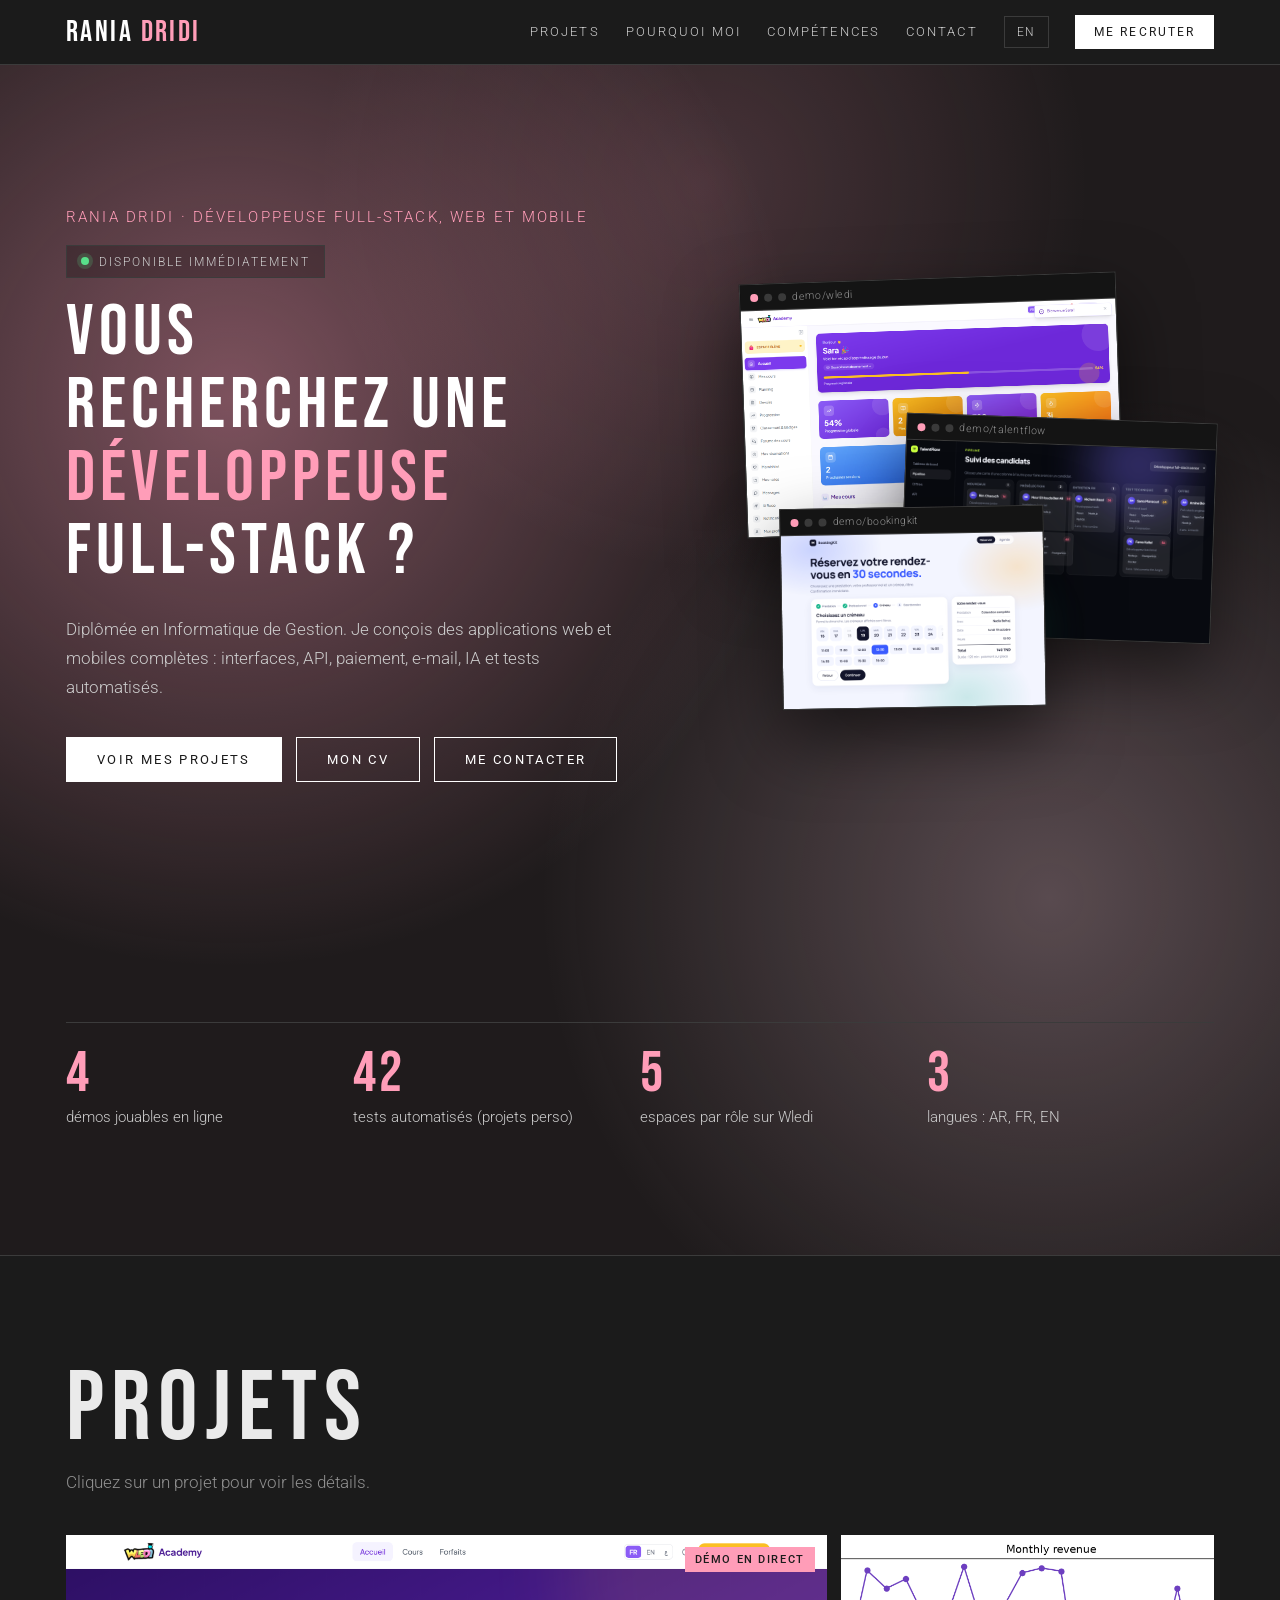
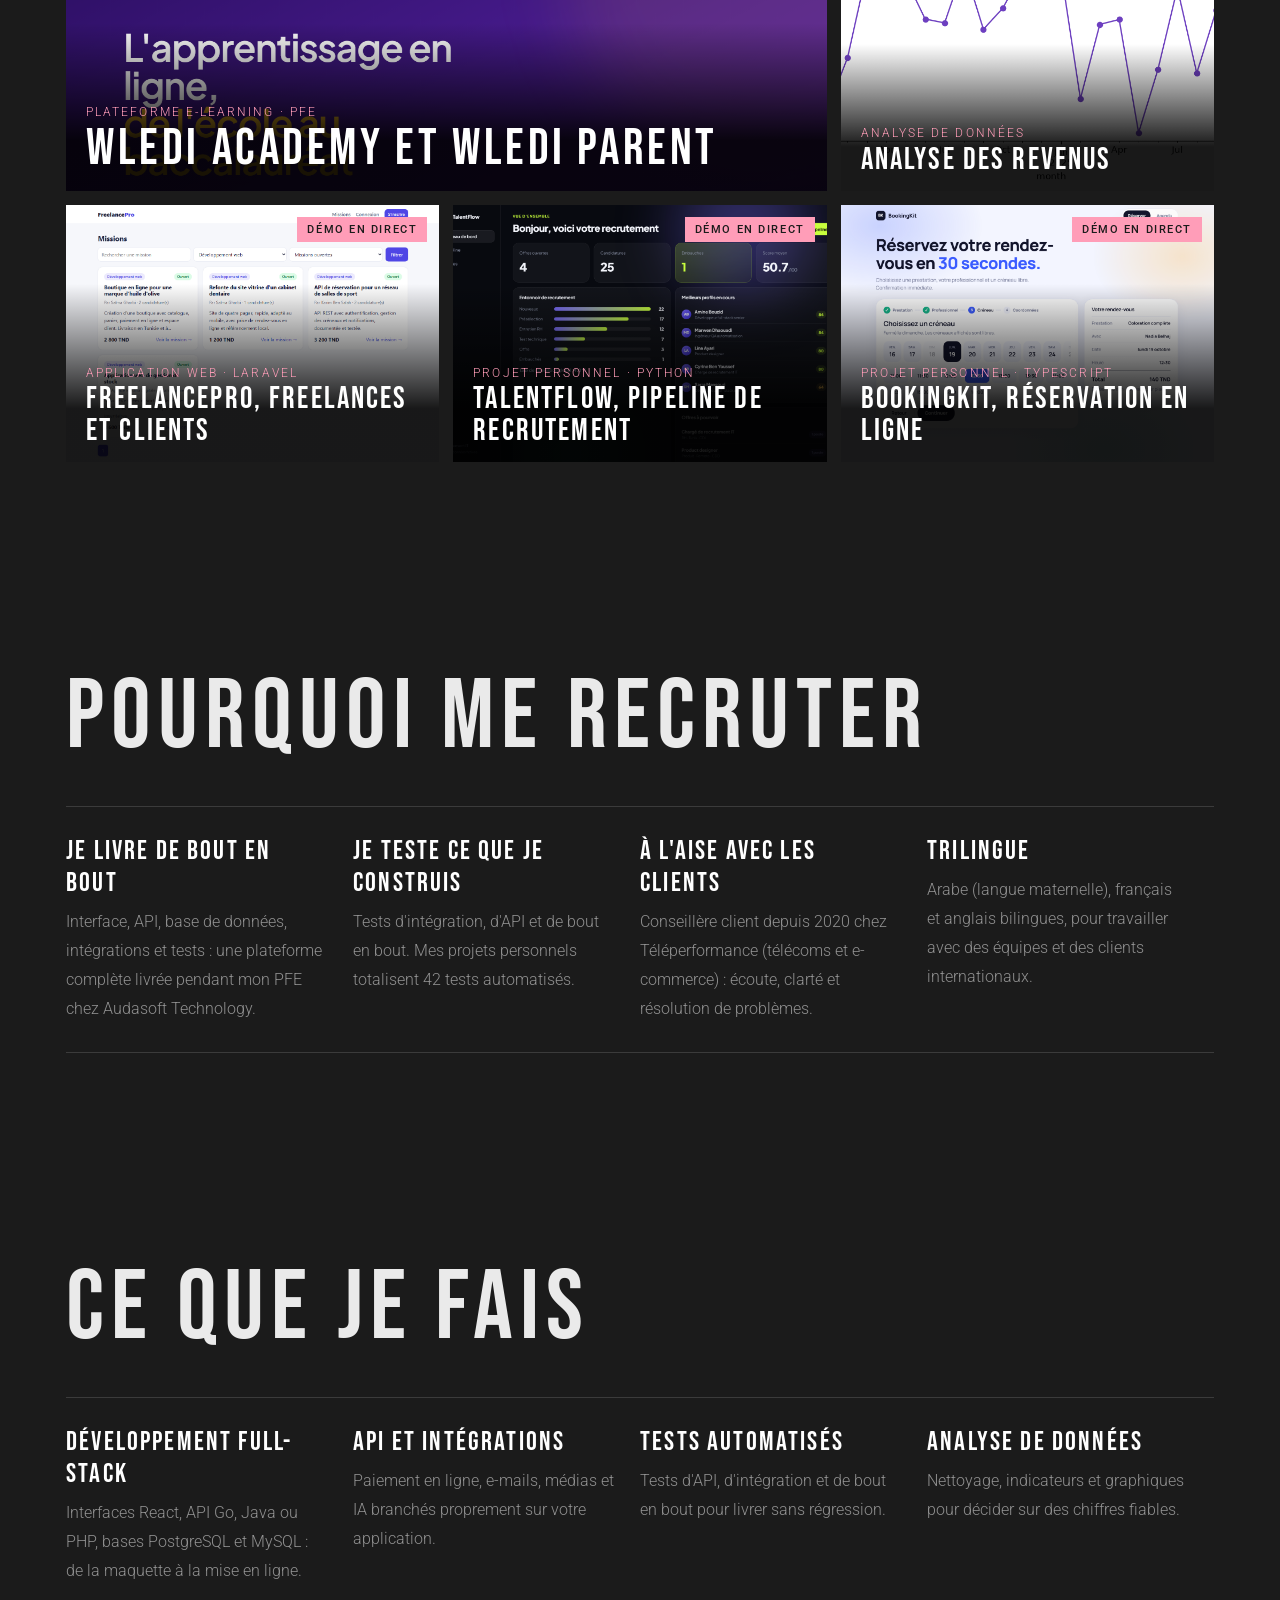
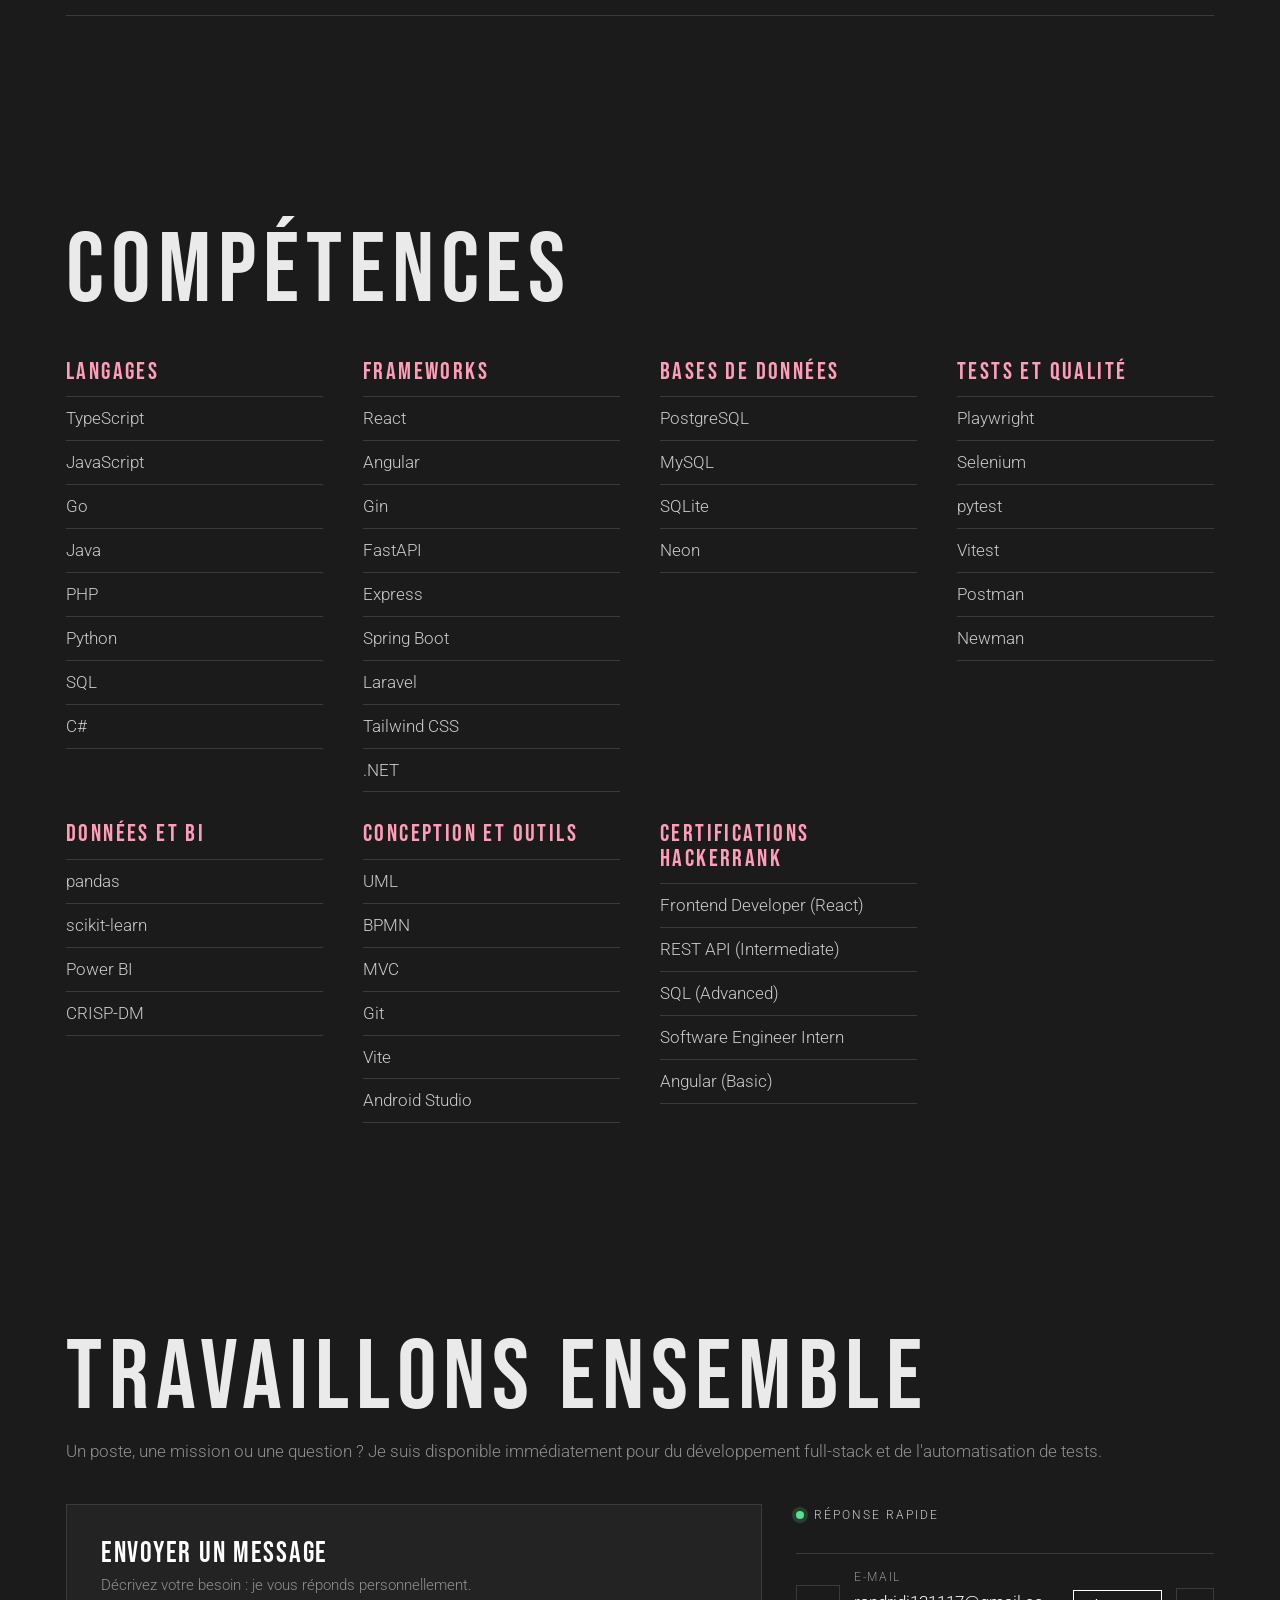
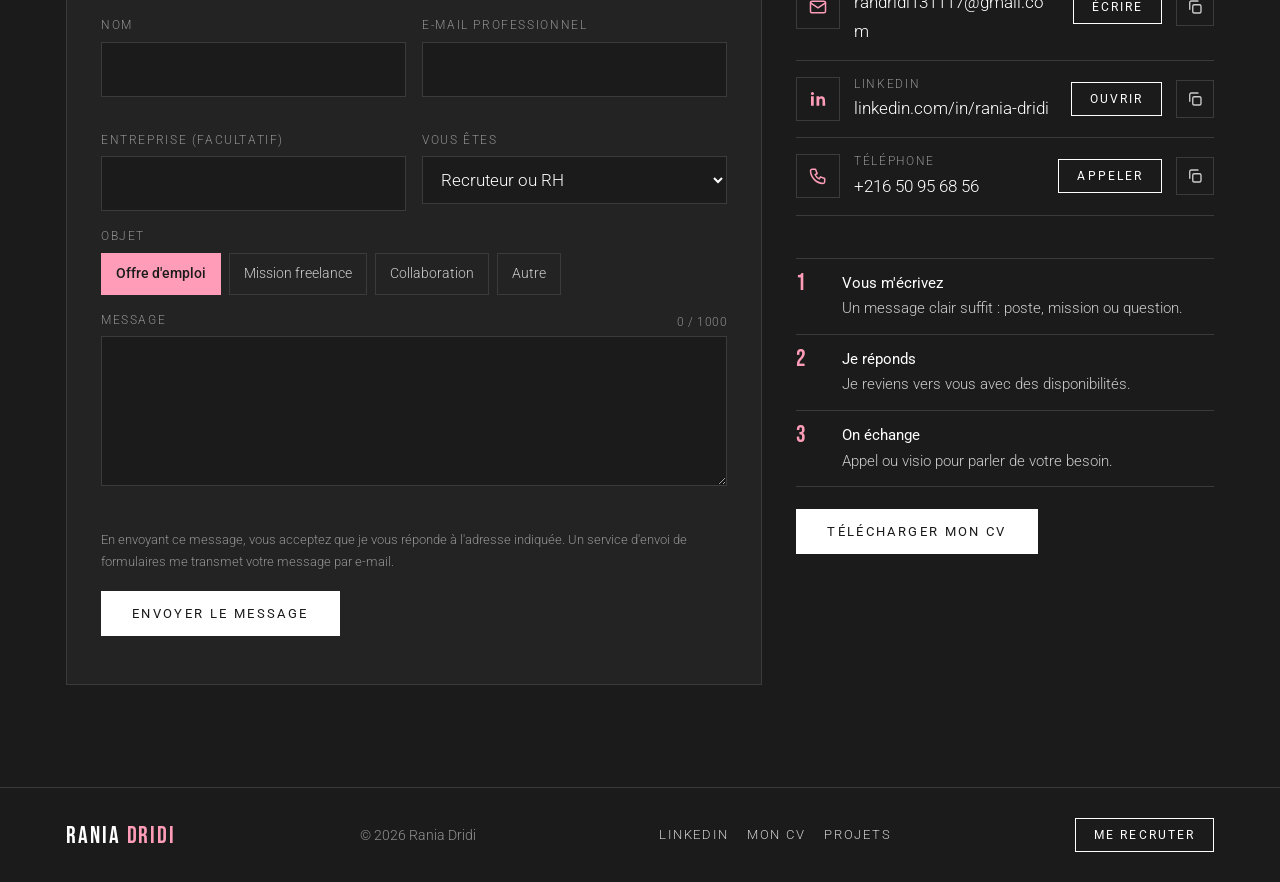
==== commit 9f8ddcab: "feat: ecran d'intro RD et formulaire de contact complet" ====
--- a/index.html
+++ b/index.html
@@ -13,7 +13,7 @@
 <meta property="og:url" content="https://rania-dridi.github.io/">
 <meta property="og:image" content="https://rania-dridi.github.io/assets/og.png">
 <meta name="twitter:card" content="summary_large_image">
-<script type="application/ld+json">{"@context": "https://schema.org", "@type": "Person", "name": "Rania Dridi", "jobTitle": "Développeuse full-stack", "url": "https://rania-dridi.github.io/", "email": "mailto:randridi131117@gmail.com", "sameAs": ["https://www.linkedin.com/in/rania-dridi-a5a733397/", "https://github.com/Rania-Dridi"], "alumniOf": {"@type": "CollegeOrUniversity", "name": "Esprit School of Business"}, "knowsAbout": ["React", "TypeScript", "Go", "Python", "Laravel", "PostgreSQL", "Test automation"]}</script>
+<script type="application/ld+json">{"@context": "https://schema.org", "@type": "Person", "name": "Rania Dridi", "jobTitle": "Développeuse full-stack", "url": "https://rania-dridi.github.io/", "email": "mailto:randridi131117@gmail.com", "sameAs": ["https://www.linkedin.com/in/rania-dridi-a5a733397/", "https://github.com/Rania-Dridi"], "knowsAbout": ["React", "TypeScript", "Go", "Python", "Laravel", "PostgreSQL", "Test automation"]}</script>
 <title>Rania Dridi — Développeuse full-stack</title>
 <link rel="preconnect" href="https://fonts.googleapis.com">
 <link rel="preconnect" href="https://fonts.gstatic.com" crossorigin>
@@ -157,7 +157,7 @@
 .cic{display:grid;place-items:center;width:44px;height:44px;border:1px solid var(--line);color:var(--accent)}
 .ctxt{min-width:0}
 .ctxt small{display:block;color:var(--muted);font-size:.72rem;letter-spacing:.14em;text-transform:uppercase}
-.ctxt span{display:block;color:#fff;overflow:hidden;text-overflow:ellipsis;white-space:nowrap}
+.ctxt span{display:block;color:#fff;overflow-wrap:anywhere}
 .clist{margin:6px 0 20px}
 .iconbtn{position:relative}
 .iconbtn.ok::after{content:attr(data-tip);position:absolute;bottom:calc(100% + 8px);right:0;background:#58e08a;color:#10130a;font-size:.72rem;font-weight:500;letter-spacing:.06em;padding:3px 9px;white-space:nowrap}
@@ -170,6 +170,64 @@
   .crow{grid-template-columns:44px 1fr 38px}
   .crow .btn{grid-column:1 / -1;text-align:center}
 }
+/* v5: ecran d'intro RD et formulaire de contact */
+#splash{position:fixed;inset:0;z-index:200;background:#1b1b1b;display:grid;place-items:center;transition:transform .75s cubic-bezier(.77,0,.18,1)}
+#splash.out{transform:translateY(-100%)}
+#splash .mono{display:flex;gap:.04em;font:400 clamp(8rem,34vw,19rem)/.86 "Bebas Neue",sans-serif;letter-spacing:.04em;overflow:hidden;padding-top:.04em}
+#splash .mono span{display:block;transform:translateY(112%);animation:rise .75s cubic-bezier(.22,1,.36,1) forwards;color:#fff}
+#splash .mono span:nth-child(2){animation-delay:.14s;color:var(--accent)}
+#splash .bar{position:absolute;left:50%;bottom:24%;height:2px;width:0;background:var(--accent);transform:translateX(-50%);animation:grow .9s .55s cubic-bezier(.22,1,.36,1) forwards}
+#splash .tag{position:absolute;bottom:17%;left:0;right:0;text-align:center;font-size:.78rem;letter-spacing:.34em;text-transform:uppercase;color:var(--soft);opacity:0;animation:fadein .5s .85s forwards}
+@keyframes rise{to{transform:none}}
+@keyframes grow{to{width:min(260px,56vw)}}
+@keyframes fadein{to{opacity:1}}
+body.splashing{overflow:hidden}
+.cgrid{display:grid;grid-template-columns:1.25fr .75fr;gap:34px;align-items:start}
+.cform{border:1px solid var(--line);background:var(--bg-2);padding:clamp(20px,3vw,34px);position:relative}
+.cform h3{font-size:1.8rem;margin-bottom:4px}
+.cform .sub{color:var(--muted);margin:0 0 18px;font-size:.95rem}
+.fld{margin-bottom:16px;min-width:0}
+.fld label,.fld .lab{display:block;font-size:.72rem;letter-spacing:.14em;text-transform:uppercase;color:var(--muted);margin-bottom:6px}
+.fld input,.fld select,.fld textarea{width:100%;background:#1b1b1b;color:#fff;border:1px solid var(--line);padding:12px 14px;font:inherit;border-radius:0}
+.fld textarea{min-height:150px;resize:vertical}
+.fld input:focus,.fld select:focus,.fld textarea:focus{outline:none;border-color:var(--accent);box-shadow:0 0 0 3px rgba(255,157,184,.15)}
+.fld.bad input,.fld.bad textarea{border-color:#ff6b6b}
+.ferr{display:block;min-height:1.1em;color:#ff8f8f;font-size:.8rem;margin-top:4px}
+.two{display:grid;grid-template-columns:1fr 1fr;gap:16px}
+.reasons{display:flex;flex-wrap:wrap;gap:8px}
+.reasons label{position:relative;margin:0;cursor:pointer}
+.reasons input{position:absolute;opacity:0;pointer-events:none}
+.reasons span{display:inline-block;border:1px solid var(--line);padding:8px 14px;font-size:.88rem;color:var(--soft);transition:all .15s;letter-spacing:0;text-transform:none}
+.reasons input:checked+span{background:var(--accent);border-color:var(--accent);color:#1b1b1b;font-weight:500}
+.reasons input:focus-visible+span{outline:2px solid var(--accent);outline-offset:2px}
+.reasons label:hover span{border-color:var(--accent)}
+.cnt{float:right;color:var(--muted);font-size:.78rem;letter-spacing:.04em;text-transform:none}
+.hp{position:absolute;left:-9999px;opacity:0;height:0;width:0}
+.fnote{color:var(--muted);font-size:.8rem;margin:2px 0 18px}
+.fstat{margin-top:14px;font-size:.92rem}
+.fstat.err{color:#ff8f8f;border:1px solid #5a2a2a;background:rgba(255,107,107,.07);padding:12px 14px}
+.fstat.err .btn{margin-top:10px}
+.cform button[type=submit]{min-width:220px}
+.cform button[disabled]{opacity:.6;cursor:progress}
+.spin{display:inline-block;width:14px;height:14px;border:2px solid #1b1b1b;border-top-color:transparent;border-radius:50%;margin-right:10px;vertical-align:-2px;animation:rot .7s linear infinite}
+@keyframes rot{to{transform:rotate(360deg)}}
+.sent{text-align:center;padding:30px 10px}
+.sent .tick{width:84px;height:84px;margin:0 auto 18px;border:2px solid #58e08a;border-radius:50%;display:grid;place-items:center;color:#58e08a;animation:pop .5s cubic-bezier(.22,1,.36,1)}
+.sent .tick svg{stroke-dasharray:30;stroke-dashoffset:30;animation:draw .5s .25s forwards}
+.sent h3{font-size:2.2rem;margin-bottom:8px}
+.sent p{color:var(--soft);max-width:420px;margin:0 auto 20px}
+@keyframes pop{from{transform:scale(.6);opacity:0}to{transform:none;opacity:1}}
+@keyframes draw{to{stroke-dashoffset:0}}
+.cside{display:grid;gap:22px;align-content:start}
+.live{display:inline-flex;align-items:center;gap:10px;font-size:.78rem;letter-spacing:.16em;text-transform:uppercase;color:var(--soft)}
+.live i{width:8px;height:8px;border-radius:50%;background:#58e08a;box-shadow:0 0 0 4px rgba(88,224,138,.18)}
+.steps{list-style:none;margin:0;padding:0;counter-reset:st;border-top:1px solid var(--line)}
+.steps li{counter-increment:st;display:grid;grid-template-columns:34px 1fr;gap:12px;padding:12px 0;border-bottom:1px solid var(--line);color:var(--soft);font-size:.94rem}
+.steps li::before{content:counter(st);font:400 1.5rem/1 "Bebas Neue",sans-serif;color:var(--accent)}
+.steps b{display:block;color:#fff;font-weight:400}
+@media (max-width:900px){.cgrid{grid-template-columns:1fr}}
+@media (max-width:560px){.two{grid-template-columns:1fr}}
+@media (prefers-reduced-motion:reduce){#splash{display:none}}
 /* Compétences */
 .skills{display:grid;grid-template-columns:repeat(auto-fit,minmax(250px,1fr));gap:30px 40px}
 .skills h3{font-size:1.5rem;color:var(--accent);margin-bottom:12px;letter-spacing:.1em}
@@ -205,6 +263,8 @@
 @media (prefers-reduced-motion:reduce){*{transition:none!important;scroll-behavior:auto!important}}
 </style>
 
+<div id="splash" aria-hidden="true"><div class="mono"><span>R</span><span>D</span></div><i class="bar"></i><div class="tag">Rania Dridi</div></div>
+<noscript><style>#splash{display:none}body.splashing{overflow:auto}</style></noscript>
 </head>
 <body>
 <header class="top"><div class="wrap">
@@ -256,11 +316,39 @@
     <div class="skills" id="skillGrid"></div>
   </div></section>
 
-  <section id="contact"><div class="wrap contact">
-    <h2 data-i="c_t"></h2>
-    <p data-i="c_p"></p>
-    <div class="contactwrap"><div class="clist" id="contactRows"></div></div>
-    <div class="btns" id="contactBtns"></div>
+  <section id="contact"><div class="wrap">
+    <div class="head"><h2 data-i="c_t"></h2><p data-i="c_p"></p></div>
+    <div class="cgrid">
+      <form id="cform" class="cform" novalidate>
+        <h3 data-i="f_title"></h3><p class="sub" data-i="f_sub"></p>
+        <div class="two">
+          <div class="fld" data-f="name"><label for="cName" data-i="f_name"></label><input id="cName" name="name" autocomplete="name" maxlength="80"><span class="ferr"></span></div>
+          <div class="fld" data-f="email"><label for="cEmail" data-i="f_email"></label><input id="cEmail" name="email" type="email" autocomplete="email" maxlength="120"><span class="ferr"></span></div>
+        </div>
+        <div class="two">
+          <div class="fld"><label for="cCompany" data-i="f_company"></label><input id="cCompany" name="company" autocomplete="organization" maxlength="100"></div>
+          <div class="fld"><label for="cRole" data-i="f_role"></label><select id="cRole" name="role"><option value="recruiter" data-i="ro_rec"></option><option value="company" data-i="ro_com"></option><option value="agency" data-i="ro_age"></option><option value="other" data-i="ro_oth"></option></select></div>
+        </div>
+        <div class="fld"><span class="lab" data-i="f_reason"></span>
+          <div class="reasons" role="radiogroup">
+            <label><input type="radio" name="reason" value="job" checked><span data-i="r_job"></span></label>
+            <label><input type="radio" name="reason" value="freelance"><span data-i="r_free"></span></label>
+            <label><input type="radio" name="reason" value="collab"><span data-i="r_collab"></span></label>
+            <label><input type="radio" name="reason" value="other"><span data-i="r_other"></span></label>
+          </div></div>
+        <div class="fld" data-f="message"><label for="cMsg"><span data-i="f_msg"></span><span class="cnt" id="cnt">0 / 1000</span></label><textarea id="cMsg" name="message" maxlength="1000"></textarea><span class="ferr"></span></div>
+        <input class="hp" type="text" name="_honey" tabindex="-1" autocomplete="off" aria-hidden="true">
+        <p class="fnote" data-i="f_consent"></p>
+        <button class="btn fill" type="submit" id="cSend" data-i="f_send"></button>
+        <div class="fstat" id="cStatus" role="status" aria-live="polite"></div>
+      </form>
+      <aside class="cside">
+        <span class="live"><i></i><span data-i="f_resp"></span></span>
+        <div class="clist" id="contactRows"></div>
+        <ol class="steps" id="steps"></ol>
+        <div class="btns" id="contactBtns"></div>
+      </aside>
+    </div>
   </div></section>
 </main>
 
@@ -292,11 +380,22 @@
   linkedin:"https://www.linkedin.com/in/rania-dridi-a5a733397/",
   email:"randridi131117@gmail.com",
   phone:"+21650956856", phoneLabel:"+216 50 95 68 56",
+  form:"https://formsubmit.co/ajax/randridi131117@gmail.com",
   cv:"cv-rania-dridi.pdf"
 };
 
 const UI = {
 fr:{
+  f_title:"Envoyer un message", f_sub:"Décrivez votre besoin : je vous réponds personnellement.",
+  f_name:"Nom", f_email:"E-mail professionnel", f_company:"Entreprise (facultatif)", f_role:"Vous êtes",
+  ro_rec:"Recruteur ou RH", ro_com:"Entreprise ou client", ro_age:"Cabinet ou agence", ro_oth:"Autre",
+  f_reason:"Objet", r_job:"Offre d'emploi", r_free:"Mission freelance", r_collab:"Collaboration", r_other:"Autre",
+  f_msg:"Message", f_consent:"En envoyant ce message, vous acceptez que je vous réponde à l'adresse indiquée. Un service d'envoi de formulaires me transmet votre message par e-mail.",
+  f_send:"Envoyer le message", f_sending:"Envoi en cours", f_resp:"Réponse rapide",
+  e_name:"Indiquez votre nom.", e_email:"Indiquez une adresse e-mail valide.", e_msg:"Votre message doit contenir au moins 20 caractères.",
+  f_ok_t:"Message envoyé", f_ok_p:"Merci. Je lis votre message et je reviens vers vous très vite.", f_again:"Envoyer un autre message",
+  f_err:"L'envoi automatique n'a pas abouti. Vous pouvez m'écrire directement :", f_mailfb:"Écrire par e-mail", f_write:"Envoyer un message",
+  steps:[["Vous m'écrivez","Un message clair suffit : poste, mission ou question."],["Je réponds","Je reviens vers vous avec des disponibilités."],["On échange","Appel ou visio pour parler de votre besoin."]],
   n_services:"Services", n_portfolio:"Projets", n_skills:"Compétences", n_contact:"Contact", n_why:"Pourquoi moi",
   avail:"Disponible immédiatement",
   mailSubject:"Opportunité professionnelle", mailBody:"Bonjour Rania,\n\nJe vous contacte au sujet d'une opportunité.\n\nCordialement,",
@@ -312,10 +411,20 @@
   svc:[["Développement full-stack","Interfaces React, API Go, Java ou PHP, bases PostgreSQL et MySQL : de la maquette à la mise en ligne."],["API et intégrations","Paiement en ligne, e-mails, médias et IA branchés proprement sur votre application."],["Tests automatisés","Tests d'API, d'intégration et de bout en bout pour livrer sans régression."],["Analyse de données","Nettoyage, indicateurs et graphiques pour décider sur des chiffres fiables."]],
   port_t:"Projets", port_p:"Cliquez sur un projet pour voir les détails.",
   skills_t:"Compétences",
-  c_t:"Un poste ou un projet ?", c_p:"Je suis disponible immédiatement pour un poste en développement full-stack ou en automatisation de tests. Écrivez-moi, je réponds rapidement.",
+  c_t:"Travaillons ensemble", c_p:"Un poste, une mission ou une question ? Je suis disponible immédiatement pour du développement full-stack et de l'automatisation de tests.",
   copy:"Copier l'adresse e-mail", copyLink:"Copier le lien LinkedIn", copyPhone:"Copier le numéro", copied:"Copié", demo:"Ouvrir la démo en direct", tech:"Développé avec", date:"Date", cat:"Catégorie", ctx:"Contexte"
 },
 en:{
+  f_title:"Send a message", f_sub:"Describe what you need: I reply personally.",
+  f_name:"Name", f_email:"Work email", f_company:"Company (optional)", f_role:"You are",
+  ro_rec:"Recruiter or HR", ro_com:"Company or client", ro_age:"Firm or agency", ro_oth:"Other",
+  f_reason:"Subject", r_job:"Job offer", r_free:"Freelance mission", r_collab:"Collaboration", r_other:"Other",
+  f_msg:"Message", f_consent:"By sending this message you agree that I reply to the address you provide. A form-delivery service forwards your message to me by email.",
+  f_send:"Send message", f_sending:"Sending", f_resp:"Quick reply",
+  e_name:"Please enter your name.", e_email:"Please enter a valid email address.", e_msg:"Your message must be at least 20 characters.",
+  f_ok_t:"Message sent", f_ok_p:"Thank you. I will read your message and get back to you very soon.", f_again:"Send another message",
+  f_err:"The automatic sending failed. You can write to me directly:", f_mailfb:"Write by email", f_write:"Send a message",
+  steps:[["You write to me","A clear message is enough: role, mission or question."],["I reply","I get back to you with availabilities."],["We talk","A call or video meeting about your needs."]],
   n_services:"Services", n_portfolio:"Projects", n_skills:"Skills", n_contact:"Contact", n_why:"Why me",
   avail:"Available immediately",
   mailSubject:"Job opportunity", mailBody:"Hello Rania,\n\nI'm contacting you about an opportunity.\n\nBest regards,",
@@ -331,7 +440,7 @@
   svc:[["Full-stack development","React interfaces, Go, Java or PHP APIs, PostgreSQL and MySQL databases: from mock-up to launch."],["APIs and integrations","Online payment, email, media and AI plugged cleanly into your application."],["Test automation","API, integration and end-to-end tests to ship without regressions."],["Data analysis","Cleaning, indicators and charts to decide on reliable numbers."]],
   port_t:"Projects", port_p:"Click a project to see the details.",
   skills_t:"Skills",
-  c_t:"A role or a project?", c_p:"I am available immediately for a full-stack development or test automation role. Write to me, I reply quickly.",
+  c_t:"Let's work together", c_p:"A role, a mission or a question? I am available immediately for full-stack development and test automation.",
   copy:"Copy email address", copyLink:"Copy LinkedIn link", copyPhone:"Copy phone number", copied:"Copied", demo:"Open the live demo", tech:"Built with", date:"Date", cat:"Category", ctx:"Context"
 }};
 
@@ -410,7 +519,8 @@
   document.getElementById('contactRows').innerHTML = rows;
   document.getElementById('dialogRows').innerHTML = rows;
   const cvBtn = L.cv ? `<a class="btn" href="${esc(L.cv)}" target="_blank" rel="noopener">${esc(u.cvDl)}</a>` : '';
-  document.getElementById('dialogBtns').innerHTML = cvBtn;
+  document.getElementById('dialogBtns').innerHTML = `<a class="btn fill" href="#contact" data-close-contact>${esc(u.f_write)}</a>${cvBtn}`;
+  document.getElementById('steps').innerHTML = u.steps.map((x) => `<li><span><b>${esc(x[0])}</b>${esc(x[1])}</span></li>`).join('');
   document.getElementById('cTitle').textContent = u.cTitle;
   document.getElementById('cIntro').textContent = u.cIntro;
   document.getElementById('flinks').innerHTML = `<a href="${esc(L.linkedin)}" target="_blank" rel="noopener">LinkedIn</a>${L.cv ? `<a href="${esc(L.cv)}" target="_blank" rel="noopener">${esc(u.cv)}</a>` : ''}<a href="#portfolio">${esc(u.n_portfolio)}</a>`;
@@ -501,6 +611,94 @@
 });
 document.getElementById('cClose').onclick = () => document.getElementById('cdlg').close();
 document.getElementById('cdlg').addEventListener('click', (e) => { if (e.target.id === 'cdlg') e.currentTarget.close(); });
+// ---- Contact form -------------------------------------------------------------------
+const form = document.getElementById('cform');
+const cMsg = document.getElementById('cMsg');
+cMsg.addEventListener('input', () => { document.getElementById('cnt').textContent = `${cMsg.value.length} / 1000`; });
+document.addEventListener('click', (e) => {
+  if (e.target.closest('[data-close-contact]')) { document.getElementById('cdlg').close(); }
+});
+
+function fieldError(name, text) {
+  const box = form.querySelector(`[data-f="${name}"]`);
+  box.classList.toggle('bad', !!text);
+  box.querySelector('.ferr').textContent = text || '';
+}
+function validateForm() {
+  const u = UI[lang];
+  const name = form.name.value.trim(), email = form.email.value.trim(), msg = form.message.value.trim();
+  fieldError('name', name.length < 2 ? u.e_name : '');
+  fieldError('email', /^[^\s@]+@[^\s@]+\.[^\s@]{2,}$/.test(email) ? '' : u.e_email);
+  fieldError('message', msg.length < 20 ? u.e_msg : '');
+  const first = form.querySelector('.fld.bad input, .fld.bad textarea');
+  if (first) { first.focus(); return false; }
+  return true;
+}
+['name', 'email', 'message'].forEach((n) => form[n].addEventListener('input', () => { if (form.querySelector(`[data-f="${n}"].bad`)) validateForm(); }));
+
+function formPayload() {
+  const u = UI[lang];
+  const reasonEl = form.querySelector('input[name=reason]:checked');
+  const reason = reasonEl.nextElementSibling.textContent;
+  const role = form.role.options[form.role.selectedIndex].textContent;
+  return {
+    name: form.name.value.trim(), email: form.email.value.trim(), company: form.company.value.trim(), role, reason,
+    message: form.message.value.trim(), _subject: `Portfolio : ${reason} (${form.name.value.trim()})`,
+    _template: 'table', _captcha: 'false', _honey: form._honey.value,
+  };
+}
+
+function showSent() {
+  const u = UI[lang];
+  form.innerHTML = `<div class="sent"><div class="tick"><svg viewBox="0 0 24 24" width="40" height="40" fill="none" stroke="currentColor" stroke-width="2.2" stroke-linecap="round" stroke-linejoin="round" aria-hidden="true"><path d="M5 13l4 4L19 7"/></svg></div>
+    <h3>${esc(u.f_ok_t)}</h3><p>${esc(u.f_ok_p)}</p><button class="btn" type="button" id="again">${esc(u.f_again)}</button></div>`;
+  document.getElementById('again').onclick = () => location.reload();
+}
+
+form.addEventListener('submit', async (e) => {
+  e.preventDefault();
+  const u = UI[lang];
+  const status = document.getElementById('cStatus');
+  status.className = 'fstat'; status.textContent = '';
+  if (!validateForm()) return;
+  const data = formPayload();
+  if (data._honey) { showSent(); return; } // bots fill the hidden field: pretend success
+  const btn = document.getElementById('cSend');
+  btn.disabled = true; btn.innerHTML = `<span class="spin"></span>${esc(u.f_sending)}`;
+  try {
+    const res = await fetch(L.form, { method: 'POST', headers: { 'Content-Type': 'application/json', Accept: 'application/json' }, body: JSON.stringify(data) });
+    const body = await res.json().catch(() => ({}));
+    if (!res.ok || String(body.success) === 'false') throw new Error(body.message || 'failed');
+    showSent();
+  } catch (err) {
+    btn.disabled = false; btn.textContent = u.f_send;
+    const href = `mailto:${L.email}?subject=${encodeURIComponent(data._subject)}&body=${encodeURIComponent(data.message + '\n\n' + data.name + ' <' + data.email + '>')}`;
+    status.className = 'fstat err';
+    status.innerHTML = `${esc(u.f_err)}<br><a class="btn sm" href="${href}">${esc(u.f_mailfb)}</a>`;
+  }
+});
+
+// ---- Intro splash: RD monogram, then the page slides up ----------------------------------
+(function splash() {
+  const el = document.getElementById('splash');
+  if (!el) return;
+  let seen = false;
+  try { seen = sessionStorage.getItem('rd-splash') === '1'; } catch (e) { /* ignore */ }
+  const reduced = window.matchMedia && matchMedia('(prefers-reduced-motion: reduce)').matches;
+  if (seen || reduced) { el.remove(); return; }
+  document.body.classList.add('splashing');
+  let done = false;
+  const finish = () => {
+    if (done) return; done = true;
+    try { sessionStorage.setItem('rd-splash', '1'); } catch (e) { /* ignore */ }
+    el.classList.add('out');
+    setTimeout(() => { el.remove(); document.body.classList.remove('splashing'); }, 800);
+  };
+  setTimeout(finish, 1700);
+  el.addEventListener('click', finish);
+  window.addEventListener('keydown', finish, { once: true });
+})();
+
 document.getElementById('yr').textContent = new Date().getFullYear();
 render();
 </script>
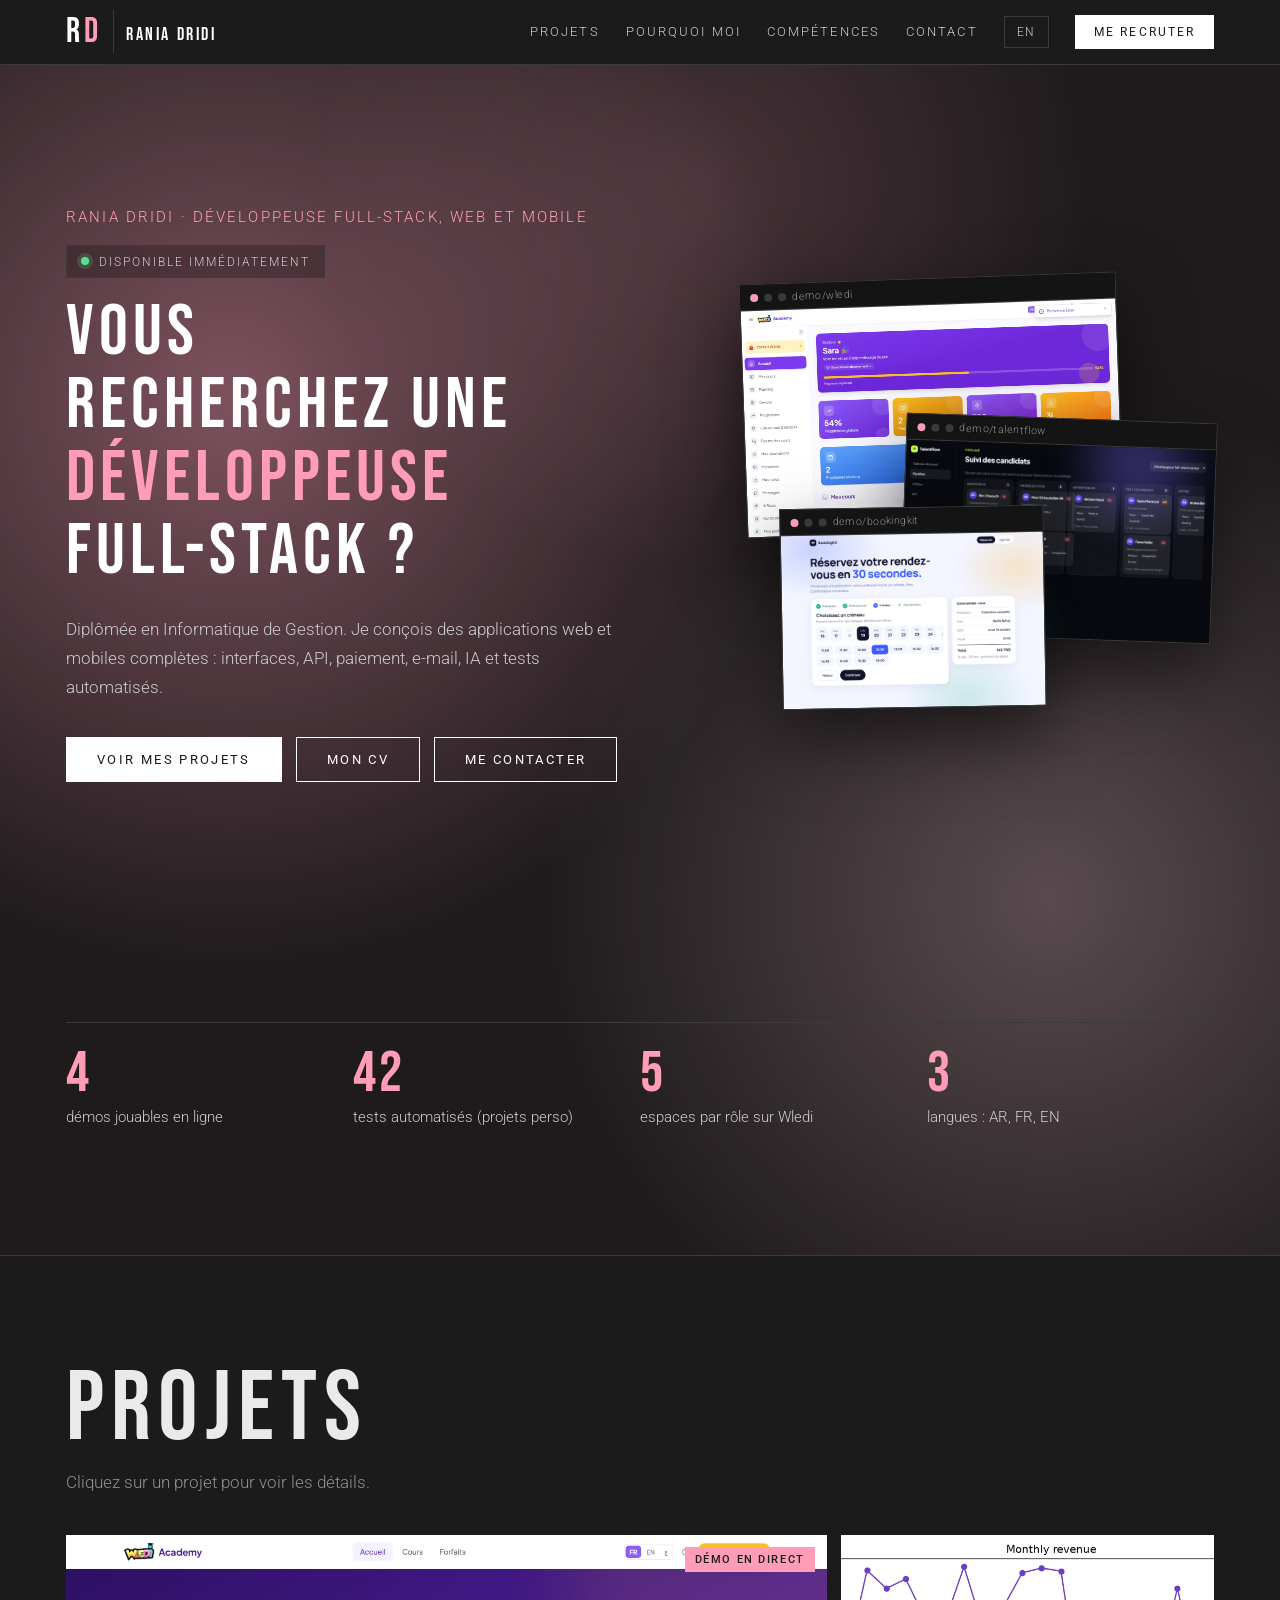
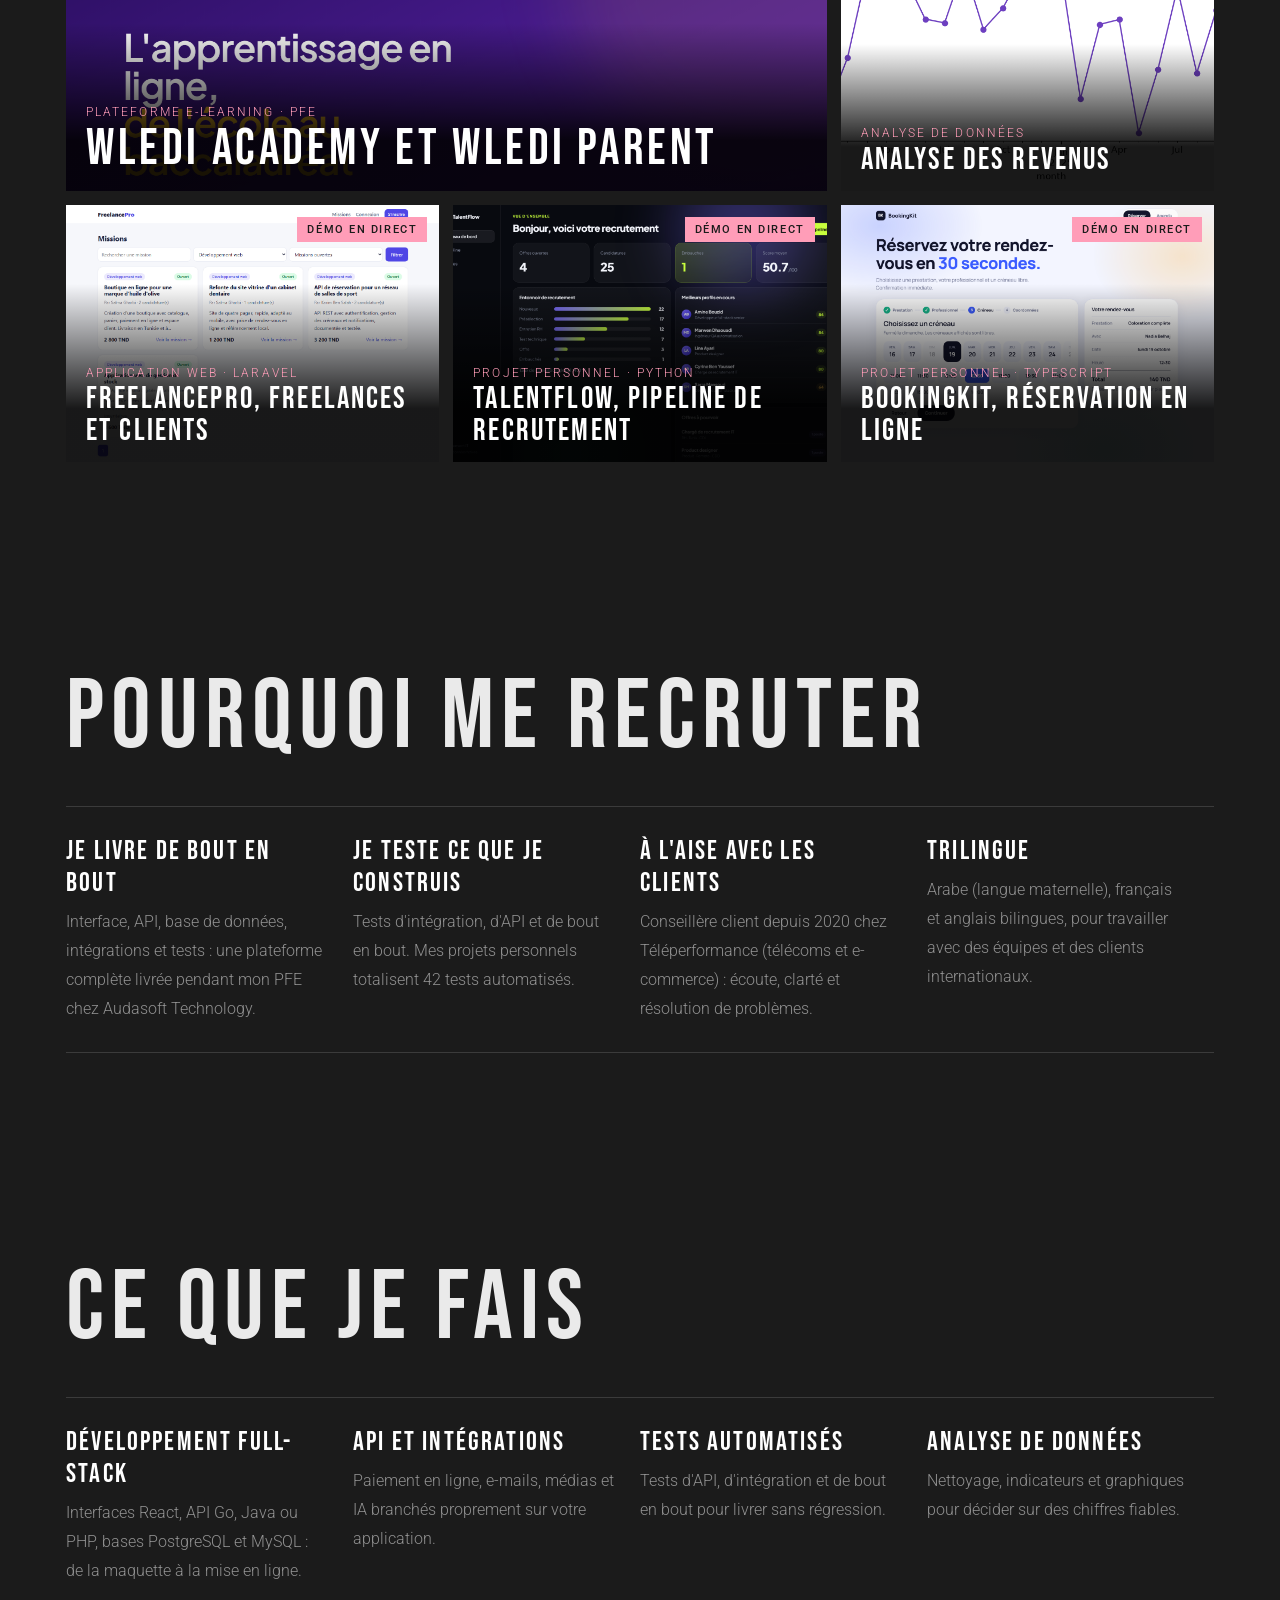
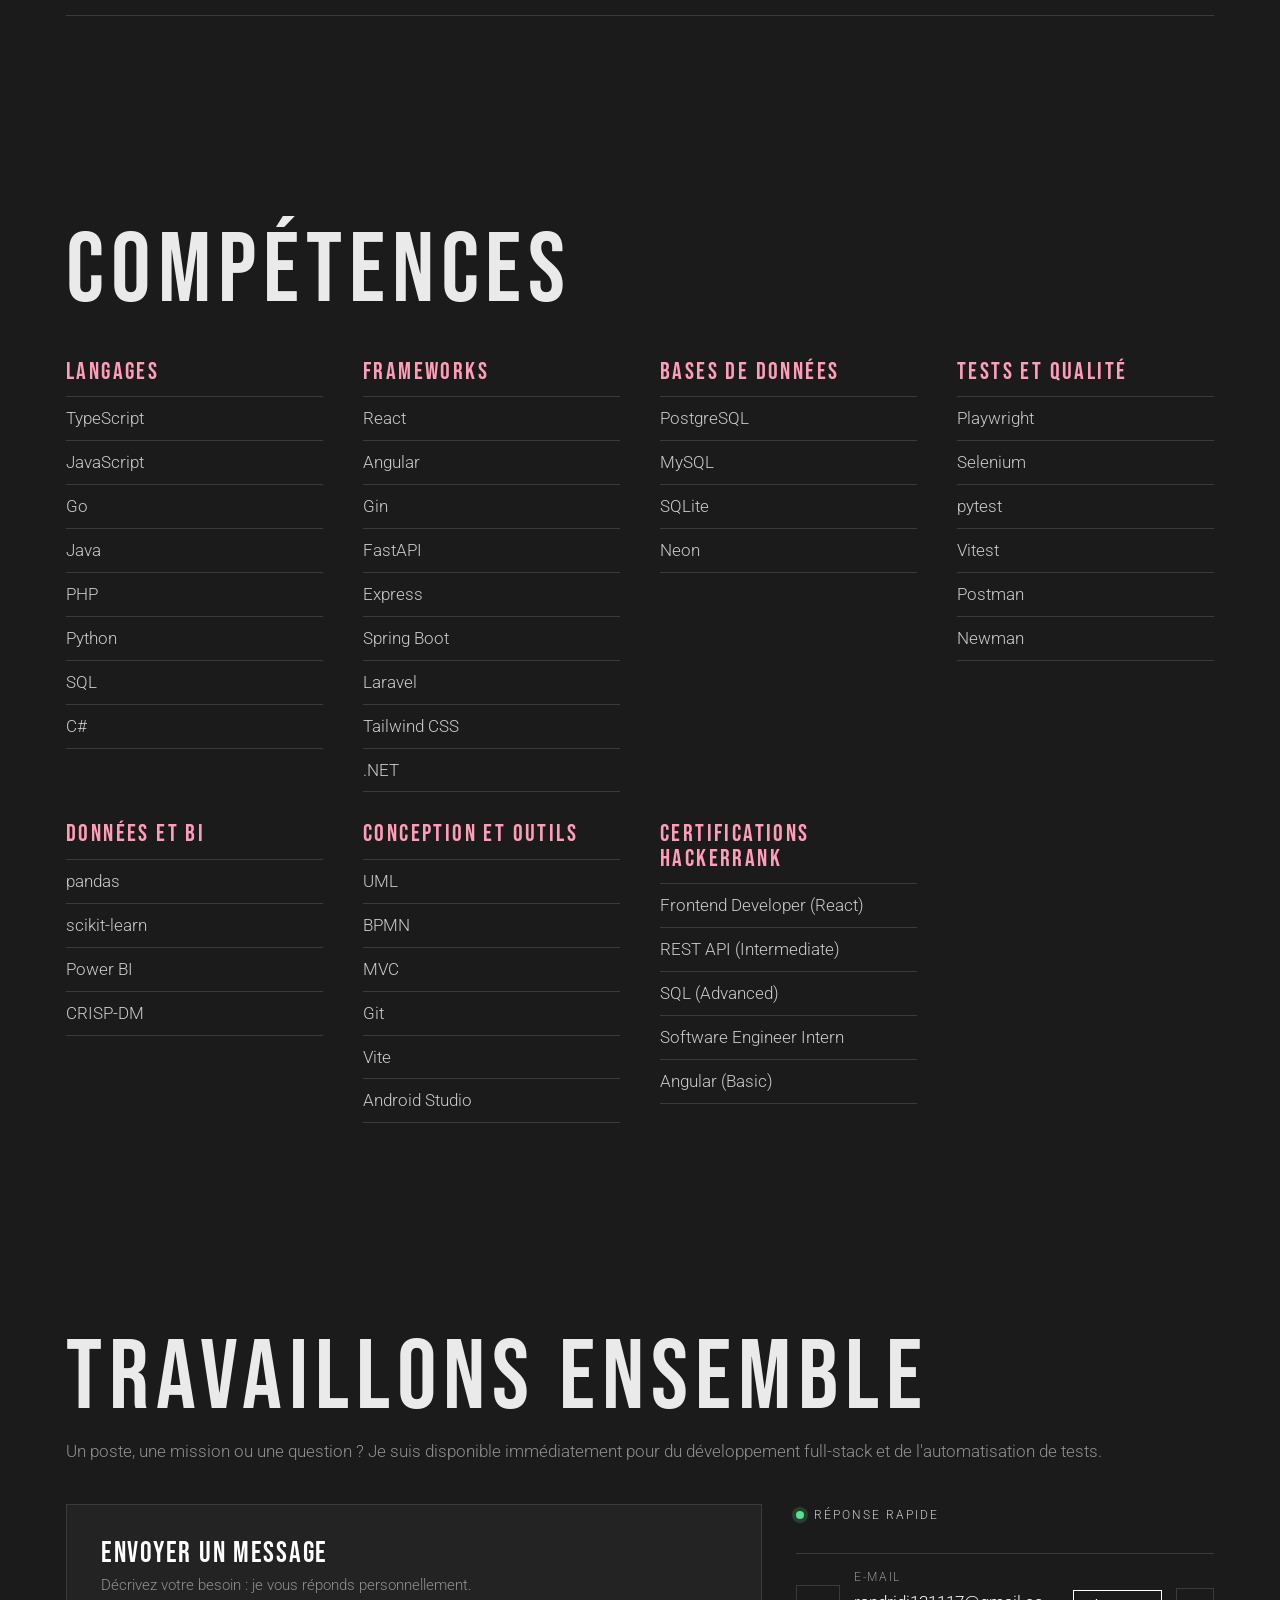
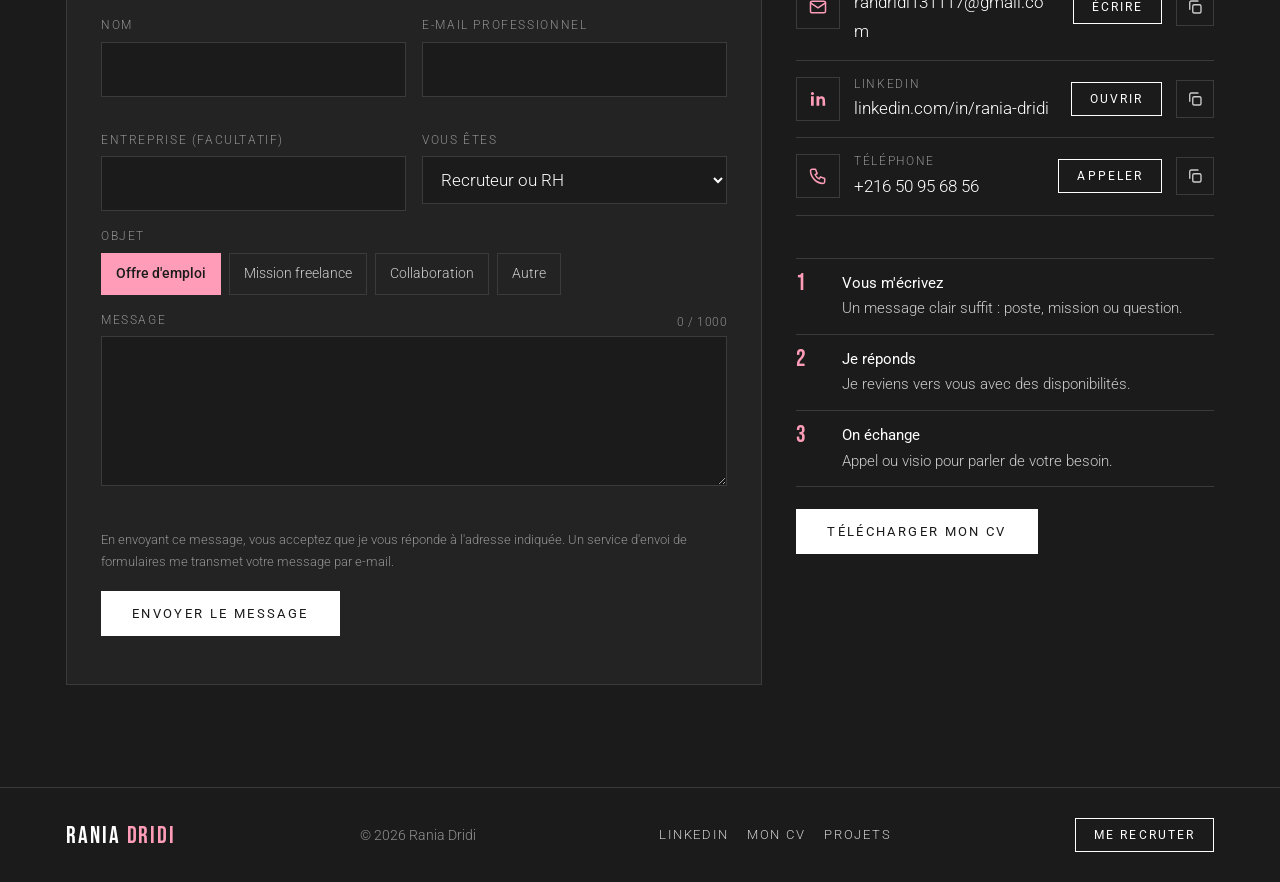
==== commit b1000de4: "fix: intro RD qui s'ouvre (toujours visible), ecrire vers le formulaire, CV, repli Gmail, monogramme" ====
--- a/index.html
+++ b/index.html
@@ -36,6 +36,9 @@
 header.top .wrap{display:flex;align-items:center;justify-content:space-between;height:64px;gap:12px}
 .logo{font:400 1.9rem "Bebas Neue",sans-serif;letter-spacing:.08em;color:var(--text);text-decoration:none}
 .logo b{color:var(--accent);font-weight:400}
+.logo .rd{font:400 2.2rem/1 "Bebas Neue",sans-serif;letter-spacing:.1em;margin-right:12px;padding-right:12px;border-right:1px solid var(--line)}
+.logo .nm{font-size:1.15rem;letter-spacing:.14em;vertical-align:.12em}
+@media (max-width:430px){.logo .nm{display:none}.logo .rd{border:0;margin:0;padding:0}}
 nav{display:flex;align-items:center;gap:26px}
 nav a{color:var(--soft);text-decoration:none;font-size:.82rem;text-transform:uppercase;letter-spacing:.16em}
 nav a:hover{color:var(--accent)}
@@ -171,16 +174,25 @@
   .crow .btn{grid-column:1 / -1;text-align:center}
 }
 /* v5: ecran d'intro RD et formulaire de contact */
-#splash{position:fixed;inset:0;z-index:200;background:#1b1b1b;display:grid;place-items:center;transition:transform .75s cubic-bezier(.77,0,.18,1)}
-#splash.out{transform:translateY(-100%)}
-#splash .mono{display:flex;gap:.04em;font:400 clamp(8rem,34vw,19rem)/.86 "Bebas Neue",sans-serif;letter-spacing:.04em;overflow:hidden;padding-top:.04em}
-#splash .mono span{display:block;transform:translateY(112%);animation:rise .75s cubic-bezier(.22,1,.36,1) forwards;color:#fff}
-#splash .mono span:nth-child(2){animation-delay:.14s;color:var(--accent)}
-#splash .bar{position:absolute;left:50%;bottom:24%;height:2px;width:0;background:var(--accent);transform:translateX(-50%);animation:grow .9s .55s cubic-bezier(.22,1,.36,1) forwards}
-#splash .tag{position:absolute;bottom:17%;left:0;right:0;text-align:center;font-size:.78rem;letter-spacing:.34em;text-transform:uppercase;color:var(--soft);opacity:0;animation:fadein .5s .85s forwards}
+#splash{position:fixed;inset:0;z-index:300;pointer-events:all;animation:splashfail 0s 4.5s forwards}
+#splash .pane{position:absolute;top:0;bottom:0;width:50%;background:#1b1b1b;display:flex;align-items:center;overflow:hidden;transition:transform .85s cubic-bezier(.77,0,.18,1),opacity .5s}
+#splash .pane.l{left:0;justify-content:flex-end}
+#splash .pane.r{right:0;justify-content:flex-start}
+#splash .pane span{display:block;font:400 clamp(9rem,36vw,20rem)/.86 "Bebas Neue",sans-serif;letter-spacing:.02em;transform:translateY(115%);animation:rise .75s cubic-bezier(.22,1,.36,1) forwards;padding:0 .02em}
+#splash .pane.l span{color:#fff}
+#splash .pane.r span{color:var(--accent);animation-delay:.14s}
+#splash .bar{position:absolute;left:50%;bottom:22%;height:2px;width:0;background:var(--accent);transform:translateX(-50%);animation:grow .9s .55s cubic-bezier(.22,1,.36,1) forwards;transition:opacity .3s}
+#splash .tag{position:absolute;bottom:15%;left:0;right:0;text-align:center;font-size:.78rem;letter-spacing:.34em;text-transform:uppercase;color:var(--soft);opacity:0;animation:fadein .5s .85s forwards;transition:opacity .3s}
+#splash.out .pane.l{transform:translateX(-101%)}
+#splash.out .pane.r{transform:translateX(101%)}
+#splash.out .bar,#splash.out .tag{opacity:0;animation:none}
+#splash.fade .pane{transition:opacity .5s}
+#splash.fade.out .pane{transform:none;opacity:0}
+#splash.fade .pane span{animation:fadein .4s forwards;transform:none;opacity:0}
 @keyframes rise{to{transform:none}}
 @keyframes grow{to{width:min(260px,56vw)}}
 @keyframes fadein{to{opacity:1}}
+@keyframes splashfail{to{visibility:hidden;pointer-events:none}}
 body.splashing{overflow:hidden}
 .cgrid{display:grid;grid-template-columns:1.25fr .75fr;gap:34px;align-items:start}
 .cform{border:1px solid var(--line);background:var(--bg-2);padding:clamp(20px,3vw,34px);position:relative}
@@ -227,7 +239,6 @@
 .steps b{display:block;color:#fff;font-weight:400}
 @media (max-width:900px){.cgrid{grid-template-columns:1fr}}
 @media (max-width:560px){.two{grid-template-columns:1fr}}
-@media (prefers-reduced-motion:reduce){#splash{display:none}}
 /* Compétences */
 .skills{display:grid;grid-template-columns:repeat(auto-fit,minmax(250px,1fr));gap:30px 40px}
 .skills h3{font-size:1.5rem;color:var(--accent);margin-bottom:12px;letter-spacing:.1em}
@@ -263,12 +274,12 @@
 @media (prefers-reduced-motion:reduce){*{transition:none!important;scroll-behavior:auto!important}}
 </style>
 
-<div id="splash" aria-hidden="true"><div class="mono"><span>R</span><span>D</span></div><i class="bar"></i><div class="tag">Rania Dridi</div></div>
+<div id="splash" aria-hidden="true"><div class="pane l"><span>R</span></div><div class="pane r"><span>D</span></div><i class="bar"></i><div class="tag">Rania Dridi</div></div>
 <noscript><style>#splash{display:none}body.splashing{overflow:auto}</style></noscript>
 </head>
 <body>
 <header class="top"><div class="wrap">
-  <a class="logo" href="#top">Rania <b>Dridi</b></a>
+  <a class="logo" href="#top" aria-label="Rania Dridi"><span class="rd">R<b>D</b></span><span class="nm">Rania Dridi</span></a>
   <nav>
     <a class="hide-sm" href="#portfolio" data-i="n_portfolio"></a>
     <a class="hide-sm" href="#why" data-i="n_why"></a>
@@ -381,7 +392,7 @@
   email:"randridi131117@gmail.com",
   phone:"+21650956856", phoneLabel:"+216 50 95 68 56",
   form:"https://formsubmit.co/ajax/randridi131117@gmail.com",
-  cv:"cv-rania-dridi.pdf"
+  cv:"https://rania-dridi.github.io/cv-rania-dridi.pdf"
 };
 
 const UI = {
@@ -394,7 +405,7 @@
   f_send:"Envoyer le message", f_sending:"Envoi en cours", f_resp:"Réponse rapide",
   e_name:"Indiquez votre nom.", e_email:"Indiquez une adresse e-mail valide.", e_msg:"Votre message doit contenir au moins 20 caractères.",
   f_ok_t:"Message envoyé", f_ok_p:"Merci. Je lis votre message et je reviens vers vous très vite.", f_again:"Envoyer un autre message",
-  f_err:"L'envoi automatique n'a pas abouti. Vous pouvez m'écrire directement :", f_mailfb:"Écrire par e-mail", f_write:"Envoyer un message",
+  f_err:"L'envoi automatique n'a pas abouti. Vous pouvez m'écrire directement :", f_mailfb:"Application e-mail", f_gmail:"Ouvrir Gmail", f_write:"Envoyer un message",
   steps:[["Vous m'écrivez","Un message clair suffit : poste, mission ou question."],["Je réponds","Je reviens vers vous avec des disponibilités."],["On échange","Appel ou visio pour parler de votre besoin."]],
   n_services:"Services", n_portfolio:"Projets", n_skills:"Compétences", n_contact:"Contact", n_why:"Pourquoi moi",
   avail:"Disponible immédiatement",
@@ -423,7 +434,7 @@
   f_send:"Send message", f_sending:"Sending", f_resp:"Quick reply",
   e_name:"Please enter your name.", e_email:"Please enter a valid email address.", e_msg:"Your message must be at least 20 characters.",
   f_ok_t:"Message sent", f_ok_p:"Thank you. I will read your message and get back to you very soon.", f_again:"Send another message",
-  f_err:"The automatic sending failed. You can write to me directly:", f_mailfb:"Write by email", f_write:"Send a message",
+  f_err:"The automatic sending failed. You can write to me directly:", f_mailfb:"Email app", f_gmail:"Open Gmail", f_write:"Send a message",
   steps:[["You write to me","A clear message is enough: role, mission or question."],["I reply","I get back to you with availabilities."],["We talk","A call or video meeting about your needs."]],
   n_services:"Services", n_portfolio:"Projects", n_skills:"Skills", n_contact:"Contact", n_why:"Why me",
   avail:"Available immediately",
@@ -509,16 +520,16 @@
   document.getElementById('lang').textContent = lang === 'fr' ? 'EN' : 'FR';
 
   document.getElementById('heroBtns').innerHTML = `<a class="btn fill" href="#portfolio">${esc(u.see)}</a>${L.cv ? `<a class="btn" href="${esc(L.cv)}" target="_blank" rel="noopener">${esc(u.cv)}</a>` : ''}<button class="btn" type="button" data-open-contact>${esc(u.write)}</button>`;
-  const cvSec = L.cv ? `<a class="btn fill" href="${esc(L.cv)}" target="_blank" rel="noopener">${esc(u.cvDl)}</a>` : '';
+  const cvSec = L.cv ? `<a class="btn fill" href="${esc(L.cv)}" target="_blank" rel="noopener" download="CV-Rania-Dridi.pdf">${esc(u.cvDl)}</a>` : '';
   document.getElementById('contactBtns').innerHTML = cvSec;
   const mailto = `mailto:${L.email}?subject=${encodeURIComponent(u.mailSubject)}&body=${encodeURIComponent(u.mailBody)}`;
   const rows = `
-    <div class="crow"><span class="cic">${ICON_MAIL}</span><div class="ctxt"><small>${esc(u.cEmail)}</small><span>${esc(L.email)}</span></div><a class="btn sm" href="${mailto}">${esc(u.cWrite)}</a><button class="iconbtn" type="button" data-copy="${esc(L.email)}" aria-label="${esc(u.copy)}" title="${esc(u.copy)}">${ICON_COPY}</button></div>
+    <div class="crow"><span class="cic">${ICON_MAIL}</span><div class="ctxt"><small>${esc(u.cEmail)}</small><span>${esc(L.email)}</span></div><a class="btn sm" href="#cform" data-write>${esc(u.cWrite)}</a><button class="iconbtn" type="button" data-copy="${esc(L.email)}" aria-label="${esc(u.copy)}" title="${esc(u.copy)}">${ICON_COPY}</button></div>
     <div class="crow"><span class="cic">${ICON_IN}</span><div class="ctxt"><small>LinkedIn</small><span>linkedin.com/in/rania-dridi</span></div><a class="btn sm" href="${esc(L.linkedin)}" target="_blank" rel="noopener">${esc(u.cOpen)}</a><button class="iconbtn" type="button" data-copy="${esc(L.linkedin)}" aria-label="${esc(u.copyLink)}" title="${esc(u.copyLink)}">${ICON_COPY}</button></div>
     <div class="crow"><span class="cic">${ICON_TEL}</span><div class="ctxt"><small>${esc(u.cPhone)}</small><span>${esc(L.phoneLabel)}</span></div><a class="btn sm" href="tel:${esc(L.phone)}">${esc(u.cCall)}</a><button class="iconbtn" type="button" data-copy="${esc(L.phoneLabel)}" aria-label="${esc(u.copyPhone)}" title="${esc(u.copyPhone)}">${ICON_COPY}</button></div>`;
   document.getElementById('contactRows').innerHTML = rows;
   document.getElementById('dialogRows').innerHTML = rows;
-  const cvBtn = L.cv ? `<a class="btn" href="${esc(L.cv)}" target="_blank" rel="noopener">${esc(u.cvDl)}</a>` : '';
+  const cvBtn = L.cv ? `<a class="btn" href="${esc(L.cv)}" target="_blank" rel="noopener" download="CV-Rania-Dridi.pdf">${esc(u.cvDl)}</a>` : '';
   document.getElementById('dialogBtns').innerHTML = `<a class="btn fill" href="#contact" data-close-contact>${esc(u.f_write)}</a>${cvBtn}`;
   document.getElementById('steps').innerHTML = u.steps.map((x) => `<li><span><b>${esc(x[0])}</b>${esc(x[1])}</span></li>`).join('');
   document.getElementById('cTitle').textContent = u.cTitle;
@@ -616,7 +627,15 @@
 const cMsg = document.getElementById('cMsg');
 cMsg.addEventListener('input', () => { document.getElementById('cnt').textContent = `${cMsg.value.length} / 1000`; });
 document.addEventListener('click', (e) => {
-  if (e.target.closest('[data-close-contact]')) { document.getElementById('cdlg').close(); }
+  if (e.target.closest('[data-close-contact], [data-write]')) {
+    const d = document.getElementById('cdlg'); if (d.open) d.close();
+    if (e.target.closest('[data-write]') || e.target.closest('[data-close-contact]')) {
+      e.preventDefault();
+      const f = document.getElementById('cform');
+      f.scrollIntoView({ behavior: 'smooth', block: 'center' });
+      setTimeout(() => document.getElementById('cName').focus({ preventScroll: true }), 450);
+    }
+  }
 });
 
 function fieldError(name, text) {
@@ -674,7 +693,8 @@
     btn.disabled = false; btn.textContent = u.f_send;
     const href = `mailto:${L.email}?subject=${encodeURIComponent(data._subject)}&body=${encodeURIComponent(data.message + '\n\n' + data.name + ' <' + data.email + '>')}`;
     status.className = 'fstat err';
-    status.innerHTML = `${esc(u.f_err)}<br><a class="btn sm" href="${href}">${esc(u.f_mailfb)}</a>`;
+    const gmail = `https://mail.google.com/mail/?view=cm&fs=1&to=${encodeURIComponent(L.email)}&su=${encodeURIComponent(data._subject)}&body=${encodeURIComponent(data.message + '\n\n' + data.name + ' <' + data.email + '>')}`;
+    status.innerHTML = `${esc(u.f_err)}<br><div class="btns" style="margin-top:10px;gap:8px"><a class="btn sm" href="${gmail}" target="_blank" rel="noopener">${esc(u.f_gmail)}</a><a class="btn sm" href="${href}">${esc(u.f_mailfb)}</a><button class="btn sm" type="button" data-copy="${esc(L.email)}">${esc(u.copy)}</button></div>`;
   }
 });
 
@@ -682,19 +702,16 @@
 (function splash() {
   const el = document.getElementById('splash');
   if (!el) return;
-  let seen = false;
-  try { seen = sessionStorage.getItem('rd-splash') === '1'; } catch (e) { /* ignore */ }
   const reduced = window.matchMedia && matchMedia('(prefers-reduced-motion: reduce)').matches;
-  if (seen || reduced) { el.remove(); return; }
+  if (reduced) el.classList.add('fade'); // same intro, fade instead of motion
   document.body.classList.add('splashing');
   let done = false;
   const finish = () => {
     if (done) return; done = true;
-    try { sessionStorage.setItem('rd-splash', '1'); } catch (e) { /* ignore */ }
     el.classList.add('out');
-    setTimeout(() => { el.remove(); document.body.classList.remove('splashing'); }, 800);
+    setTimeout(() => { el.remove(); document.body.classList.remove('splashing'); }, reduced ? 600 : 950);
   };
-  setTimeout(finish, 1700);
+  setTimeout(finish, reduced ? 1300 : 1900);
   el.addEventListener('click', finish);
   window.addEventListener('keydown', finish, { once: true });
 })();
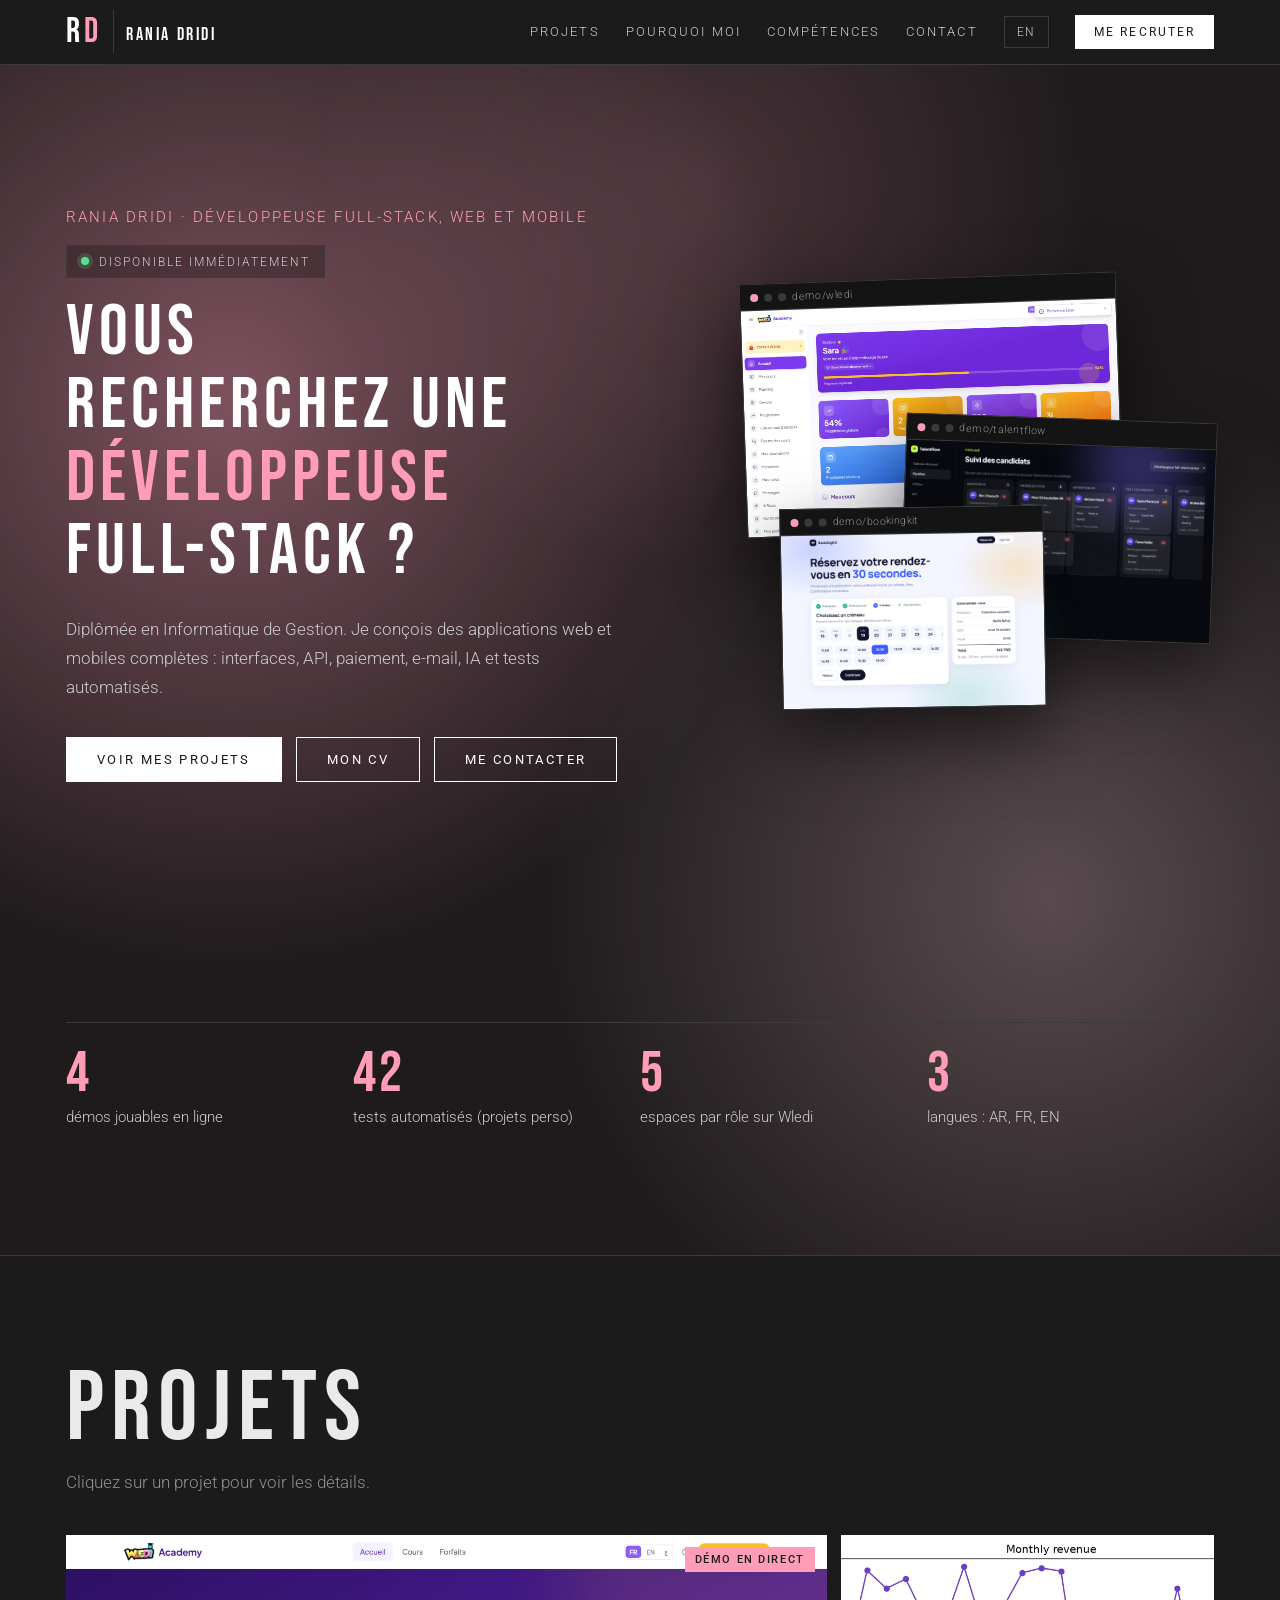
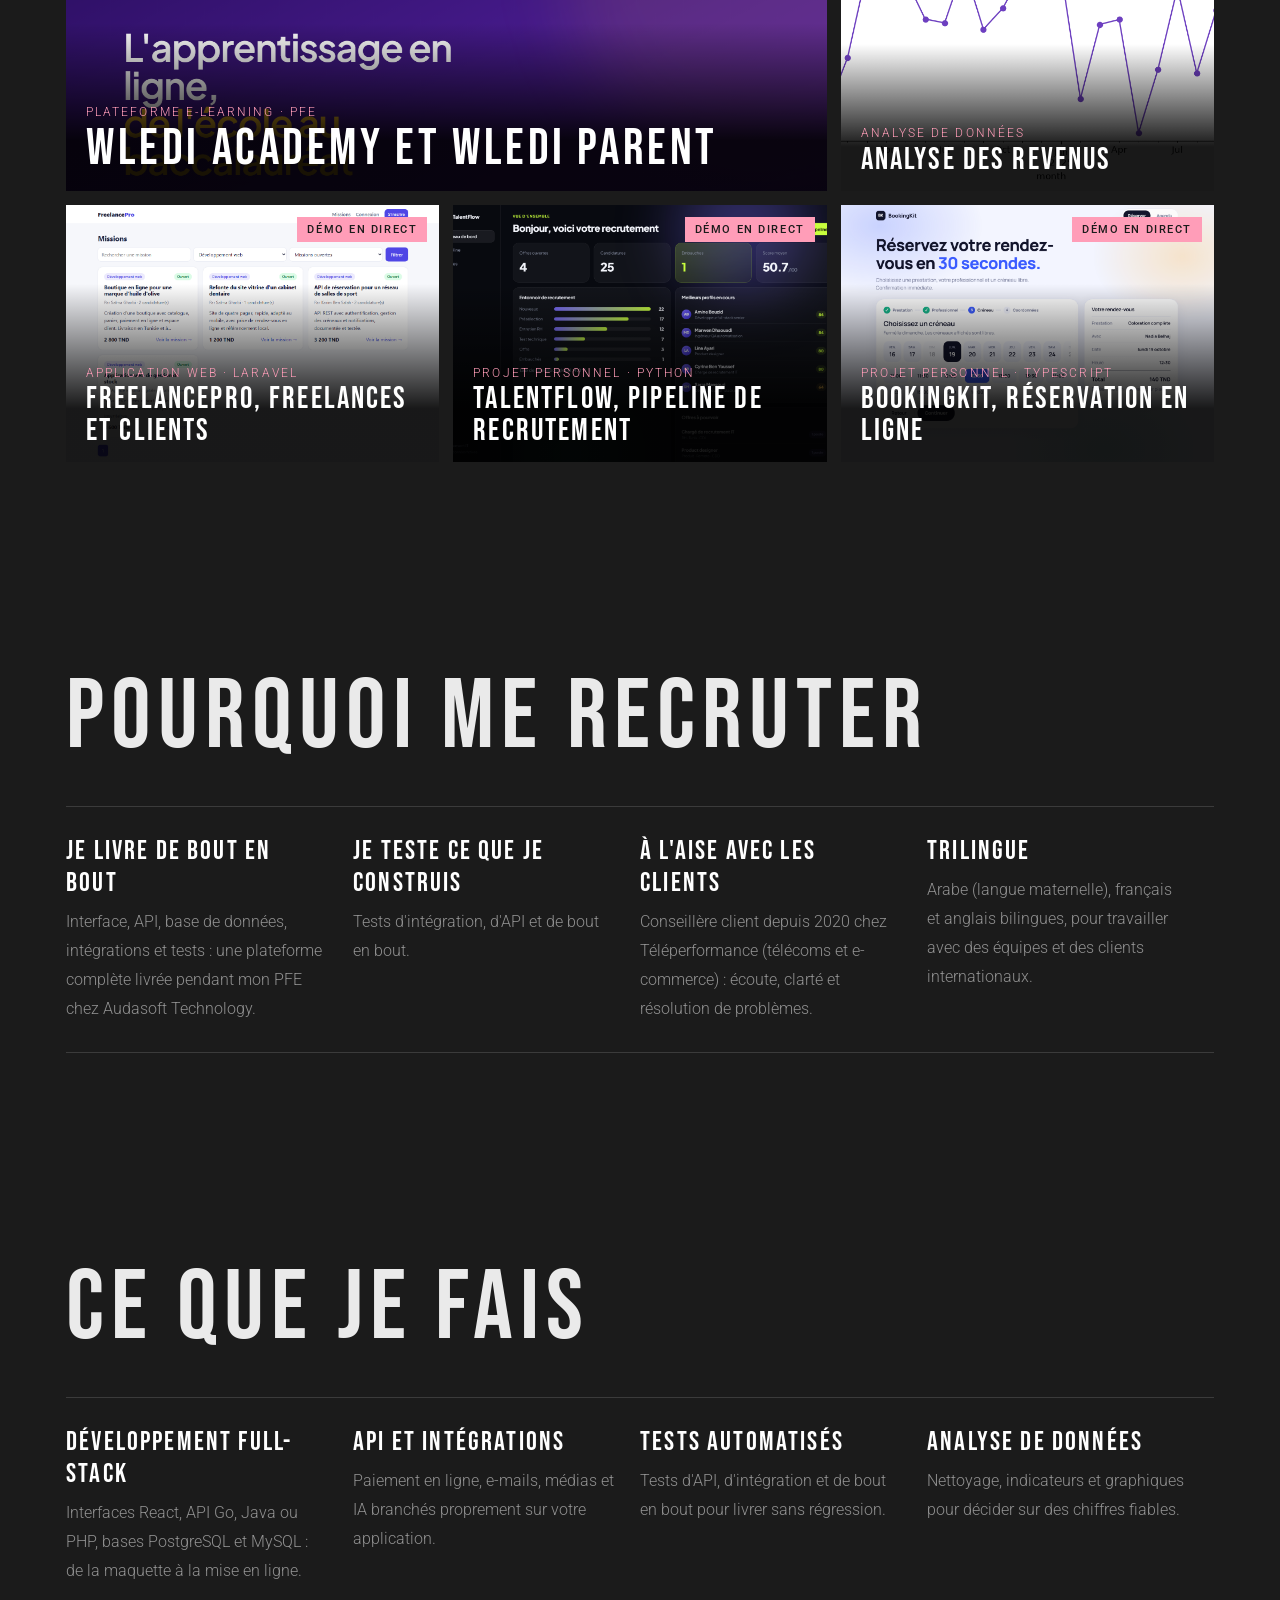
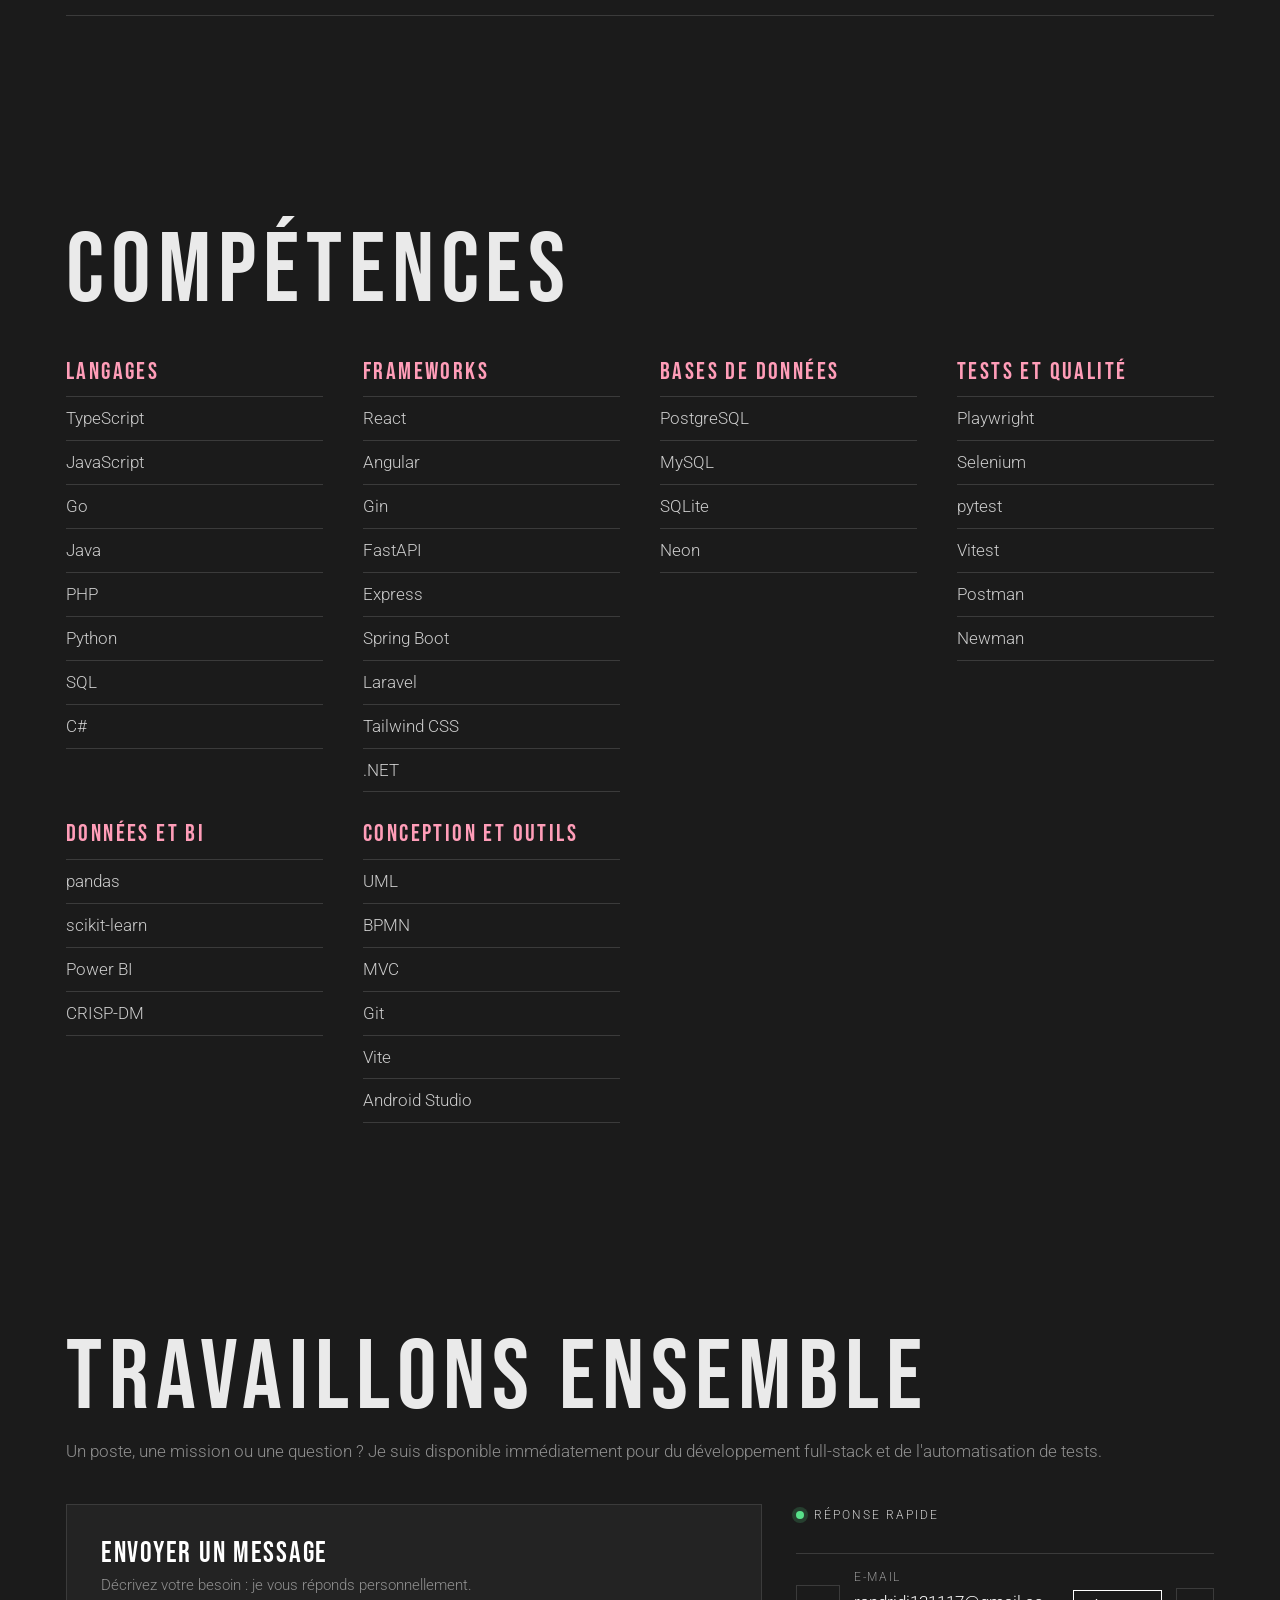
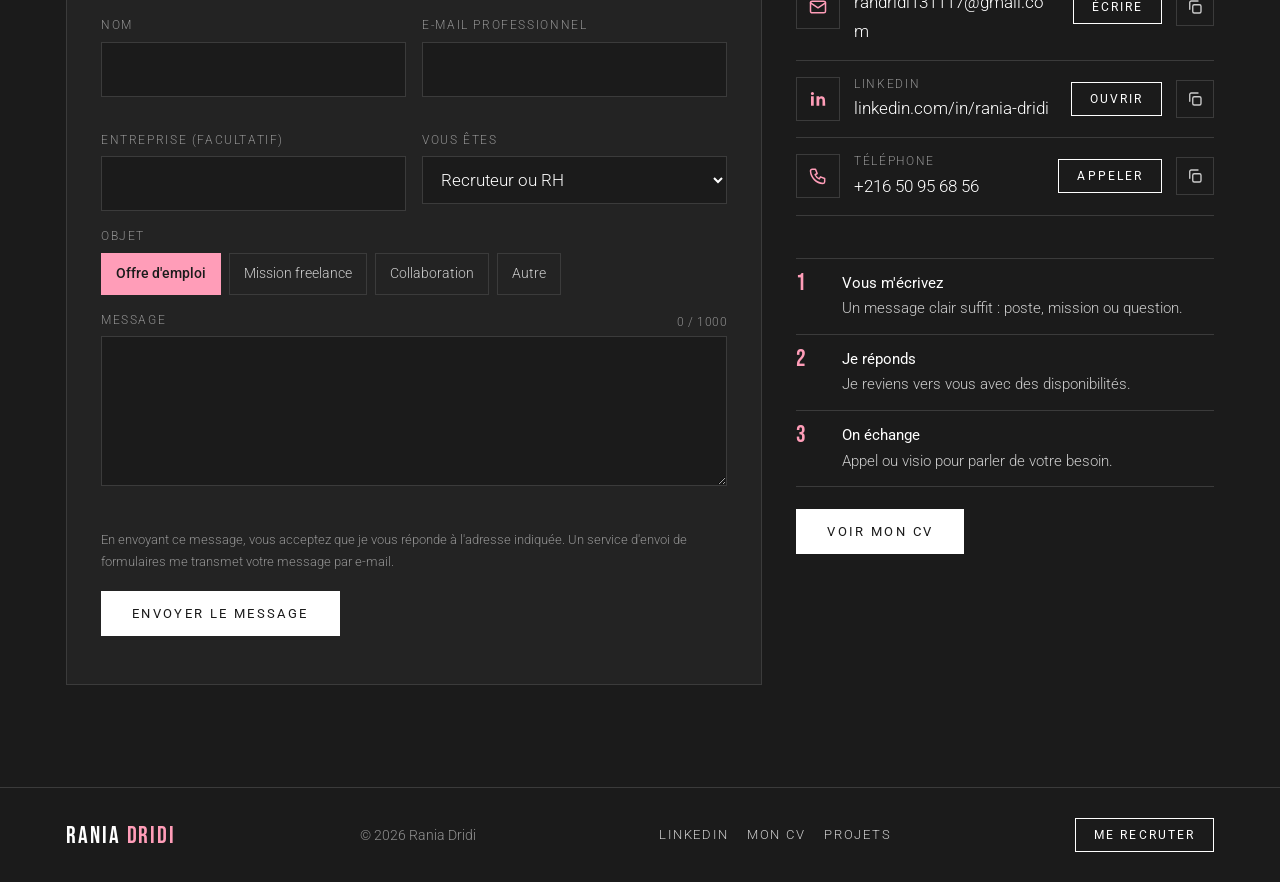
==== commit 80927a5f: "fix: CV lisible sur le site, repli du formulaire simplifie, retrait des certifications et d'une phra" ====
--- a/index.html
+++ b/index.html
@@ -392,7 +392,7 @@
   email:"randridi131117@gmail.com",
   phone:"+21650956856", phoneLabel:"+216 50 95 68 56",
   form:"https://formsubmit.co/ajax/randridi131117@gmail.com",
-  cv:"https://rania-dridi.github.io/cv-rania-dridi.pdf"
+  cv:"cv.html"
 };
 
 const UI = {
@@ -411,12 +411,12 @@
   avail:"Disponible immédiatement",
   mailSubject:"Opportunité professionnelle", mailBody:"Bonjour Rania,\n\nJe vous contacte au sujet d'une opportunité.\n\nCordialement,",
   why_t:"Pourquoi me recruter",
-  why:[["Je livre de bout en bout","Interface, API, base de données, intégrations et tests : une plateforme complète livrée pendant mon PFE chez Audasoft Technology."],["Je teste ce que je construis","Tests d'intégration, d'API et de bout en bout. Mes projets personnels totalisent 42 tests automatisés."],["À l'aise avec les clients","Conseillère client depuis 2020 chez Téléperformance (télécoms et e-commerce) : écoute, clarté et résolution de problèmes."],["Trilingue","Arabe (langue maternelle), français et anglais bilingues, pour travailler avec des équipes et des clients internationaux."]],
+  why:[["Je livre de bout en bout","Interface, API, base de données, intégrations et tests : une plateforme complète livrée pendant mon PFE chez Audasoft Technology."],["Je teste ce que je construis","Tests d'intégration, d'API et de bout en bout."],["À l'aise avec les clients","Conseillère client depuis 2020 chez Téléperformance (télécoms et e-commerce) : écoute, clarté et résolution de problèmes."],["Trilingue","Arabe (langue maternelle), français et anglais bilingues, pour travailler avec des équipes et des clients internationaux."]],
   proof:[["4","démos jouables en ligne"],["42","tests automatisés (projets perso)"],["5","espaces par rôle sur Wledi"],["3","langues : AR, FR, EN"]],
   h1:'Vous recherchez une <em>développeuse</em> full-stack ?',
   intro:"Diplômée en Informatique de Gestion. Je conçois des applications web et mobiles complètes : interfaces, API, paiement, e-mail, IA et tests automatisés.",
   who:"Rania Dridi · Développeuse full-stack, web et mobile",
-  cTitle:"Me contacter", cIntro:"Choisissez le moyen qui vous convient. Je réponds rapidement.", cEmail:"E-mail", cWrite:"Écrire", cOpen:"Ouvrir", cCall:"Appeler", cPhone:"Téléphone", cvDl:"Télécharger mon CV",
+  cTitle:"Me contacter", cIntro:"Choisissez le moyen qui vous convient. Je réponds rapidement.", cEmail:"E-mail", cWrite:"Écrire", cOpen:"Ouvrir", cCall:"Appeler", cPhone:"Téléphone", cvDl:"Voir mon CV",
   see:"Voir mes projets", write:"Me contacter", linkedin:"LinkedIn", cv:"Mon CV", hire:"Me recruter", live:"Démo en direct",
   svc_t:"Ce que je fais",
   svc:[["Développement full-stack","Interfaces React, API Go, Java ou PHP, bases PostgreSQL et MySQL : de la maquette à la mise en ligne."],["API et intégrations","Paiement en ligne, e-mails, médias et IA branchés proprement sur votre application."],["Tests automatisés","Tests d'API, d'intégration et de bout en bout pour livrer sans régression."],["Analyse de données","Nettoyage, indicateurs et graphiques pour décider sur des chiffres fiables."]],
@@ -440,12 +440,12 @@
   avail:"Available immediately",
   mailSubject:"Job opportunity", mailBody:"Hello Rania,\n\nI'm contacting you about an opportunity.\n\nBest regards,",
   why_t:"Why hire me",
-  why:[["I deliver end to end","Interface, API, database, integrations and tests: a complete platform delivered during my final-year project at Audasoft Technology."],["I test what I build","Integration, API and end-to-end tests. My personal projects add up to 42 automated tests."],["Comfortable with clients","Customer advisor since 2020 at Teleperformance (telecom and e-commerce): listening, clarity and problem solving."],["Trilingual","Arabic (native), French and English (bilingual), to work with international teams and clients."]],
+  why:[["I deliver end to end","Interface, API, database, integrations and tests: a complete platform delivered during my final-year project at Audasoft Technology."],["I test what I build","Integration, API and end-to-end tests."],["Comfortable with clients","Customer advisor since 2020 at Teleperformance (telecom and e-commerce): listening, clarity and problem solving."],["Trilingual","Arabic (native), French and English (bilingual), to work with international teams and clients."]],
   proof:[["4","live playable demos"],["42","automated tests (personal projects)"],["5","role-based spaces on Wledi"],["3","languages: AR, FR, EN"]],
   h1:'Looking for a full-stack <em>developer</em>?',
   intro:"Business Information Systems graduate. I design complete web and mobile applications: interfaces, APIs, payments, email, AI and automated tests.",
   who:"Rania Dridi · Full-stack developer, web and mobile",
-  cTitle:"Contact me", cIntro:"Choose the way that suits you. I reply quickly.", cEmail:"Email", cWrite:"Write", cOpen:"Open", cCall:"Call", cPhone:"Phone", cvDl:"Download my CV",
+  cTitle:"Contact me", cIntro:"Choose the way that suits you. I reply quickly.", cEmail:"Email", cWrite:"Write", cOpen:"Open", cCall:"Call", cPhone:"Phone", cvDl:"View my CV",
   see:"See my projects", write:"Contact me", linkedin:"LinkedIn", cv:"My CV", hire:"Hire me", live:"Live demo",
   svc_t:"What I do",
   svc:[["Full-stack development","React interfaces, Go, Java or PHP APIs, PostgreSQL and MySQL databases: from mock-up to launch."],["APIs and integrations","Online payment, email, media and AI plugged cleanly into your application."],["Test automation","API, integration and end-to-end tests to ship without regressions."],["Data analysis","Cleaning, indicators and charts to decide on reliable numbers."]],
@@ -461,8 +461,7 @@
   ["Bases de données","Databases",["PostgreSQL","MySQL","SQLite","Neon"]],
   ["Tests et qualité","Testing & quality",["Playwright","Selenium","pytest","Vitest","Postman","Newman"]],
   ["Données et BI","Data & BI",["pandas","scikit-learn","Power BI","CRISP-DM"]],
-  ["Conception et outils","Design & tools",["UML","BPMN","MVC","Git","Vite","Android Studio"]],
-  ["Certifications HackerRank","HackerRank certifications",["Frontend Developer (React)","REST API (Intermediate)","SQL (Advanced)","Software Engineer Intern","Angular (Basic)"]]
+  ["Conception et outils","Design & tools",["UML","BPMN","MVC","Git","Vite","Android Studio"]]
 ];
 
 const P = [
@@ -519,8 +518,8 @@
   document.getElementById('h1').innerHTML = u.h1;
   document.getElementById('lang').textContent = lang === 'fr' ? 'EN' : 'FR';
 
-  document.getElementById('heroBtns').innerHTML = `<a class="btn fill" href="#portfolio">${esc(u.see)}</a>${L.cv ? `<a class="btn" href="${esc(L.cv)}" target="_blank" rel="noopener">${esc(u.cv)}</a>` : ''}<button class="btn" type="button" data-open-contact>${esc(u.write)}</button>`;
-  const cvSec = L.cv ? `<a class="btn fill" href="${esc(L.cv)}" target="_blank" rel="noopener" download="CV-Rania-Dridi.pdf">${esc(u.cvDl)}</a>` : '';
+  document.getElementById('heroBtns').innerHTML = `<a class="btn fill" href="#portfolio">${esc(u.see)}</a>${L.cv ? `<a class="btn" href="${esc(L.cv)}">${esc(u.cv)}</a>` : ''}<button class="btn" type="button" data-open-contact>${esc(u.write)}</button>`;
+  const cvSec = L.cv ? `<a class="btn fill" href="${esc(L.cv)}">${esc(u.cvDl)}</a>` : '';
   document.getElementById('contactBtns').innerHTML = cvSec;
   const mailto = `mailto:${L.email}?subject=${encodeURIComponent(u.mailSubject)}&body=${encodeURIComponent(u.mailBody)}`;
   const rows = `
@@ -529,12 +528,12 @@
     <div class="crow"><span class="cic">${ICON_TEL}</span><div class="ctxt"><small>${esc(u.cPhone)}</small><span>${esc(L.phoneLabel)}</span></div><a class="btn sm" href="tel:${esc(L.phone)}">${esc(u.cCall)}</a><button class="iconbtn" type="button" data-copy="${esc(L.phoneLabel)}" aria-label="${esc(u.copyPhone)}" title="${esc(u.copyPhone)}">${ICON_COPY}</button></div>`;
   document.getElementById('contactRows').innerHTML = rows;
   document.getElementById('dialogRows').innerHTML = rows;
-  const cvBtn = L.cv ? `<a class="btn" href="${esc(L.cv)}" target="_blank" rel="noopener" download="CV-Rania-Dridi.pdf">${esc(u.cvDl)}</a>` : '';
+  const cvBtn = L.cv ? `<a class="btn" href="${esc(L.cv)}">${esc(u.cvDl)}</a>` : '';
   document.getElementById('dialogBtns').innerHTML = `<a class="btn fill" href="#contact" data-close-contact>${esc(u.f_write)}</a>${cvBtn}`;
   document.getElementById('steps').innerHTML = u.steps.map((x) => `<li><span><b>${esc(x[0])}</b>${esc(x[1])}</span></li>`).join('');
   document.getElementById('cTitle').textContent = u.cTitle;
   document.getElementById('cIntro').textContent = u.cIntro;
-  document.getElementById('flinks').innerHTML = `<a href="${esc(L.linkedin)}" target="_blank" rel="noopener">LinkedIn</a>${L.cv ? `<a href="${esc(L.cv)}" target="_blank" rel="noopener">${esc(u.cv)}</a>` : ''}<a href="#portfolio">${esc(u.n_portfolio)}</a>`;
+  document.getElementById('flinks').innerHTML = `<a href="${esc(L.linkedin)}" target="_blank" rel="noopener">LinkedIn</a>${L.cv ? `<a href="${esc(L.cv)}">${esc(u.cv)}</a>` : ''}<a href="#portfolio">${esc(u.n_portfolio)}</a>`;
   document.getElementById('proof').innerHTML = u.proof.map((x) => `<div><b>${esc(x[0])}</b><span>${esc(x[1])}</span></div>`).join('');
   document.getElementById('whyList').innerHTML = u.why.map((x) => `<div><b>${esc(x[0])}</b><span>${esc(x[1])}</span></div>`).join('');
 
@@ -694,7 +693,7 @@
     const href = `mailto:${L.email}?subject=${encodeURIComponent(data._subject)}&body=${encodeURIComponent(data.message + '\n\n' + data.name + ' <' + data.email + '>')}`;
     status.className = 'fstat err';
     const gmail = `https://mail.google.com/mail/?view=cm&fs=1&to=${encodeURIComponent(L.email)}&su=${encodeURIComponent(data._subject)}&body=${encodeURIComponent(data.message + '\n\n' + data.name + ' <' + data.email + '>')}`;
-    status.innerHTML = `${esc(u.f_err)}<br><div class="btns" style="margin-top:10px;gap:8px"><a class="btn sm" href="${gmail}" target="_blank" rel="noopener">${esc(u.f_gmail)}</a><a class="btn sm" href="${href}">${esc(u.f_mailfb)}</a><button class="btn sm" type="button" data-copy="${esc(L.email)}">${esc(u.copy)}</button></div>`;
+    status.innerHTML = `${esc(u.f_err)}<br><div class="btns" style="margin-top:10px;gap:8px"><a class="btn sm" href="${gmail}" target="_blank" rel="noopener">${esc(u.f_gmail)}</a><button class="btn sm" type="button" data-copy="${esc(L.email)}">${esc(u.copy)}</button></div>`;
   }
 });
 
